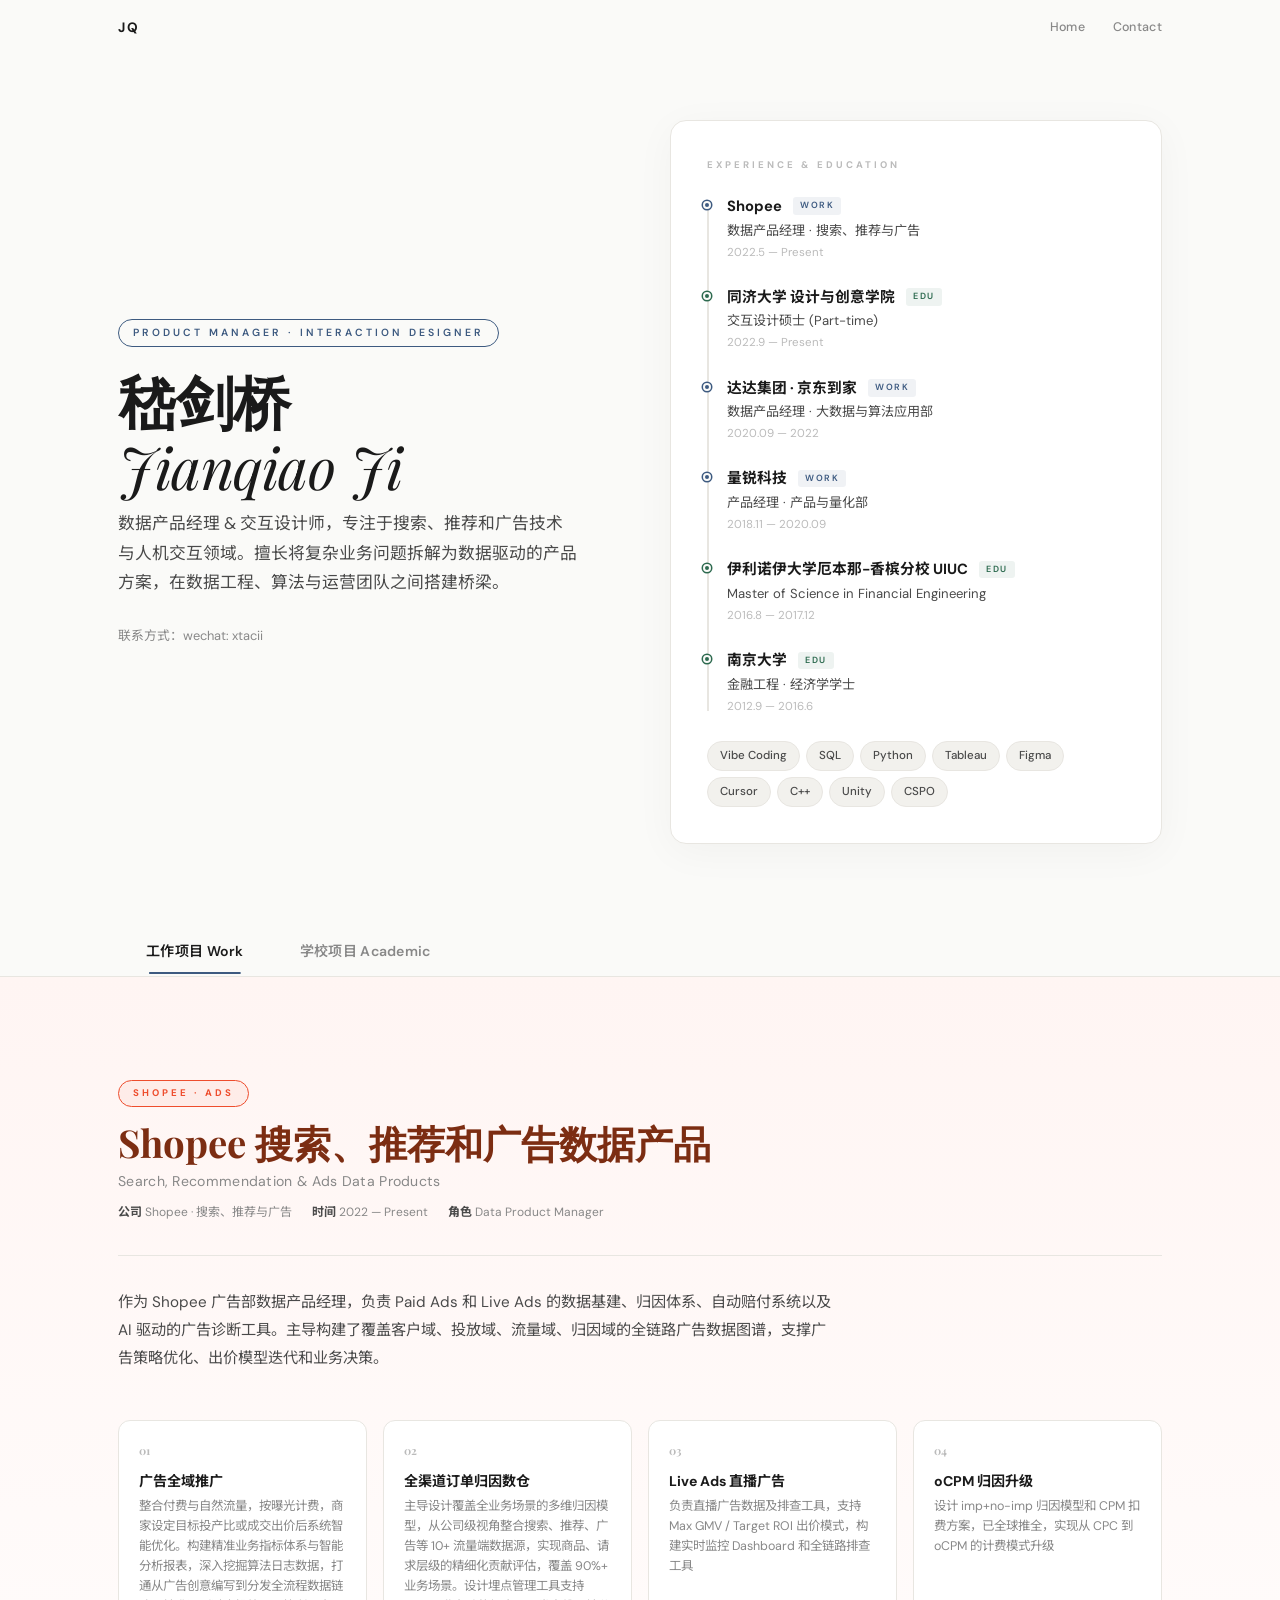
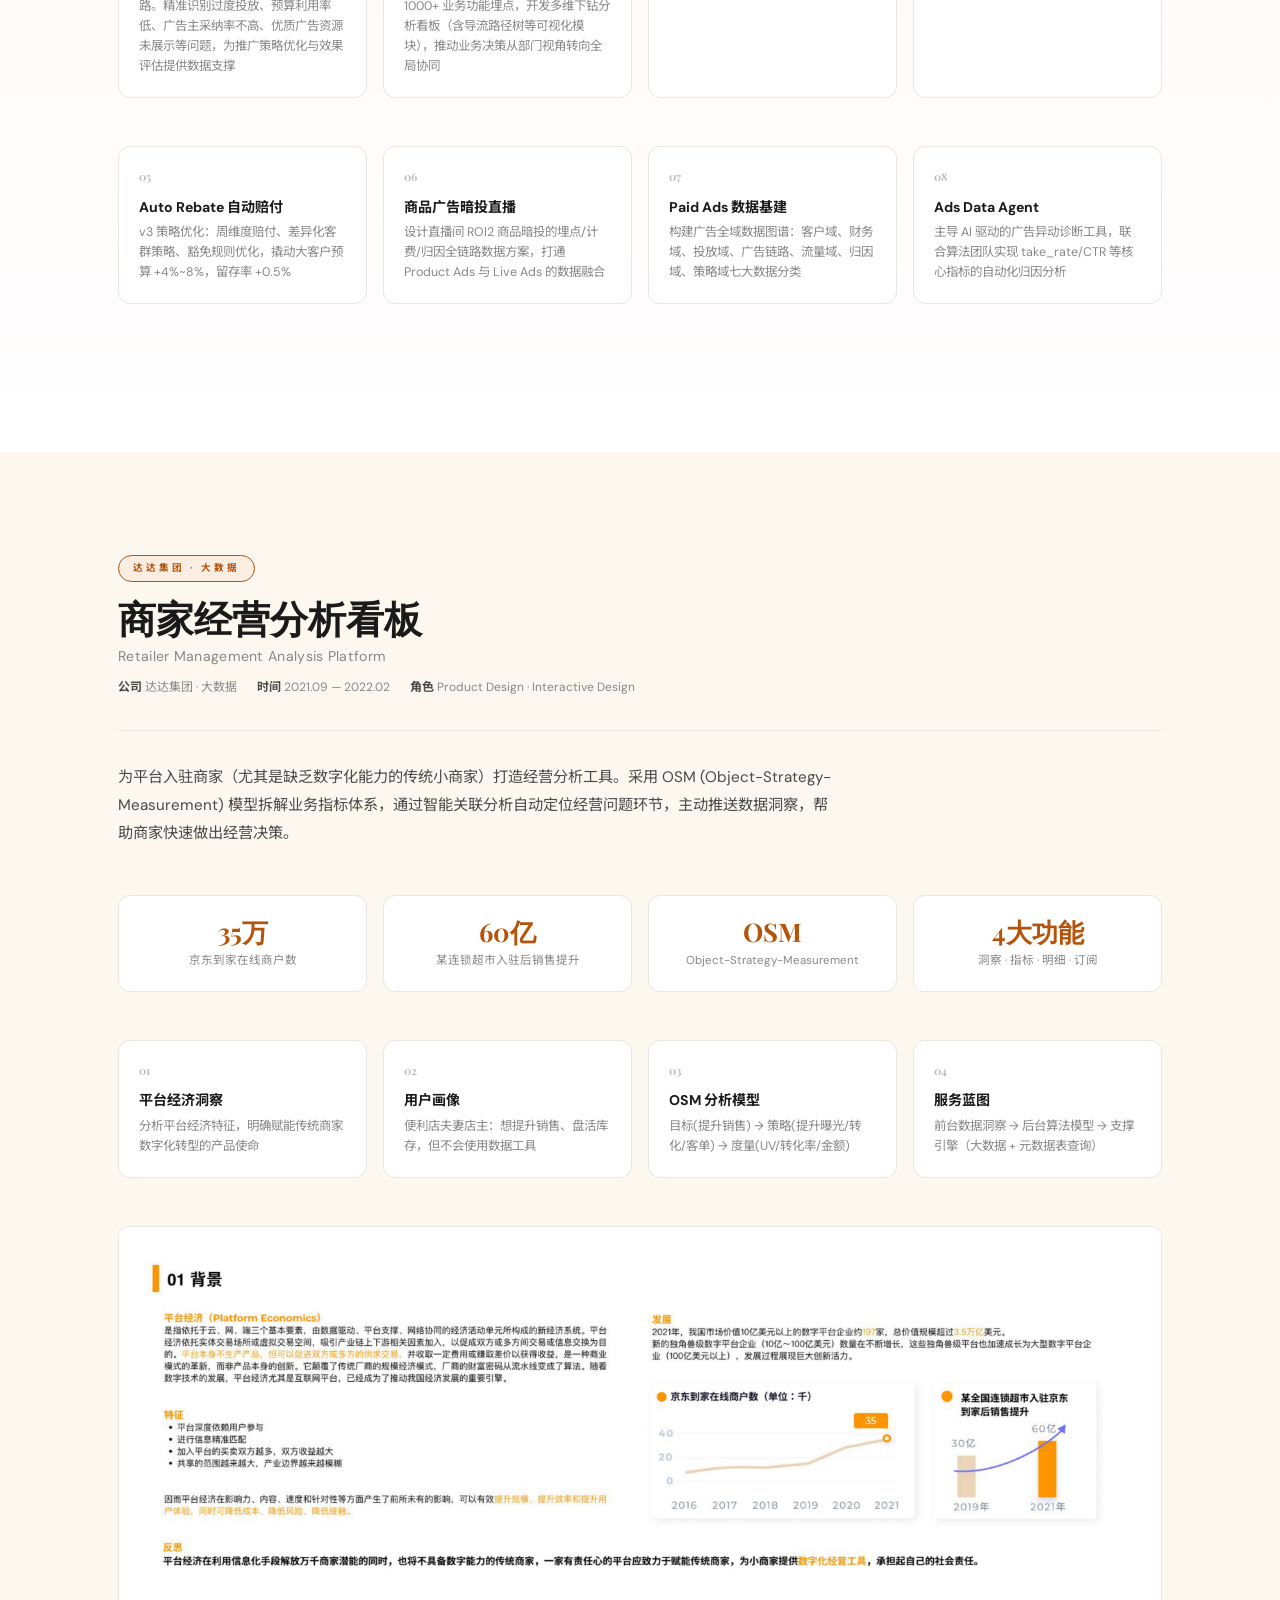
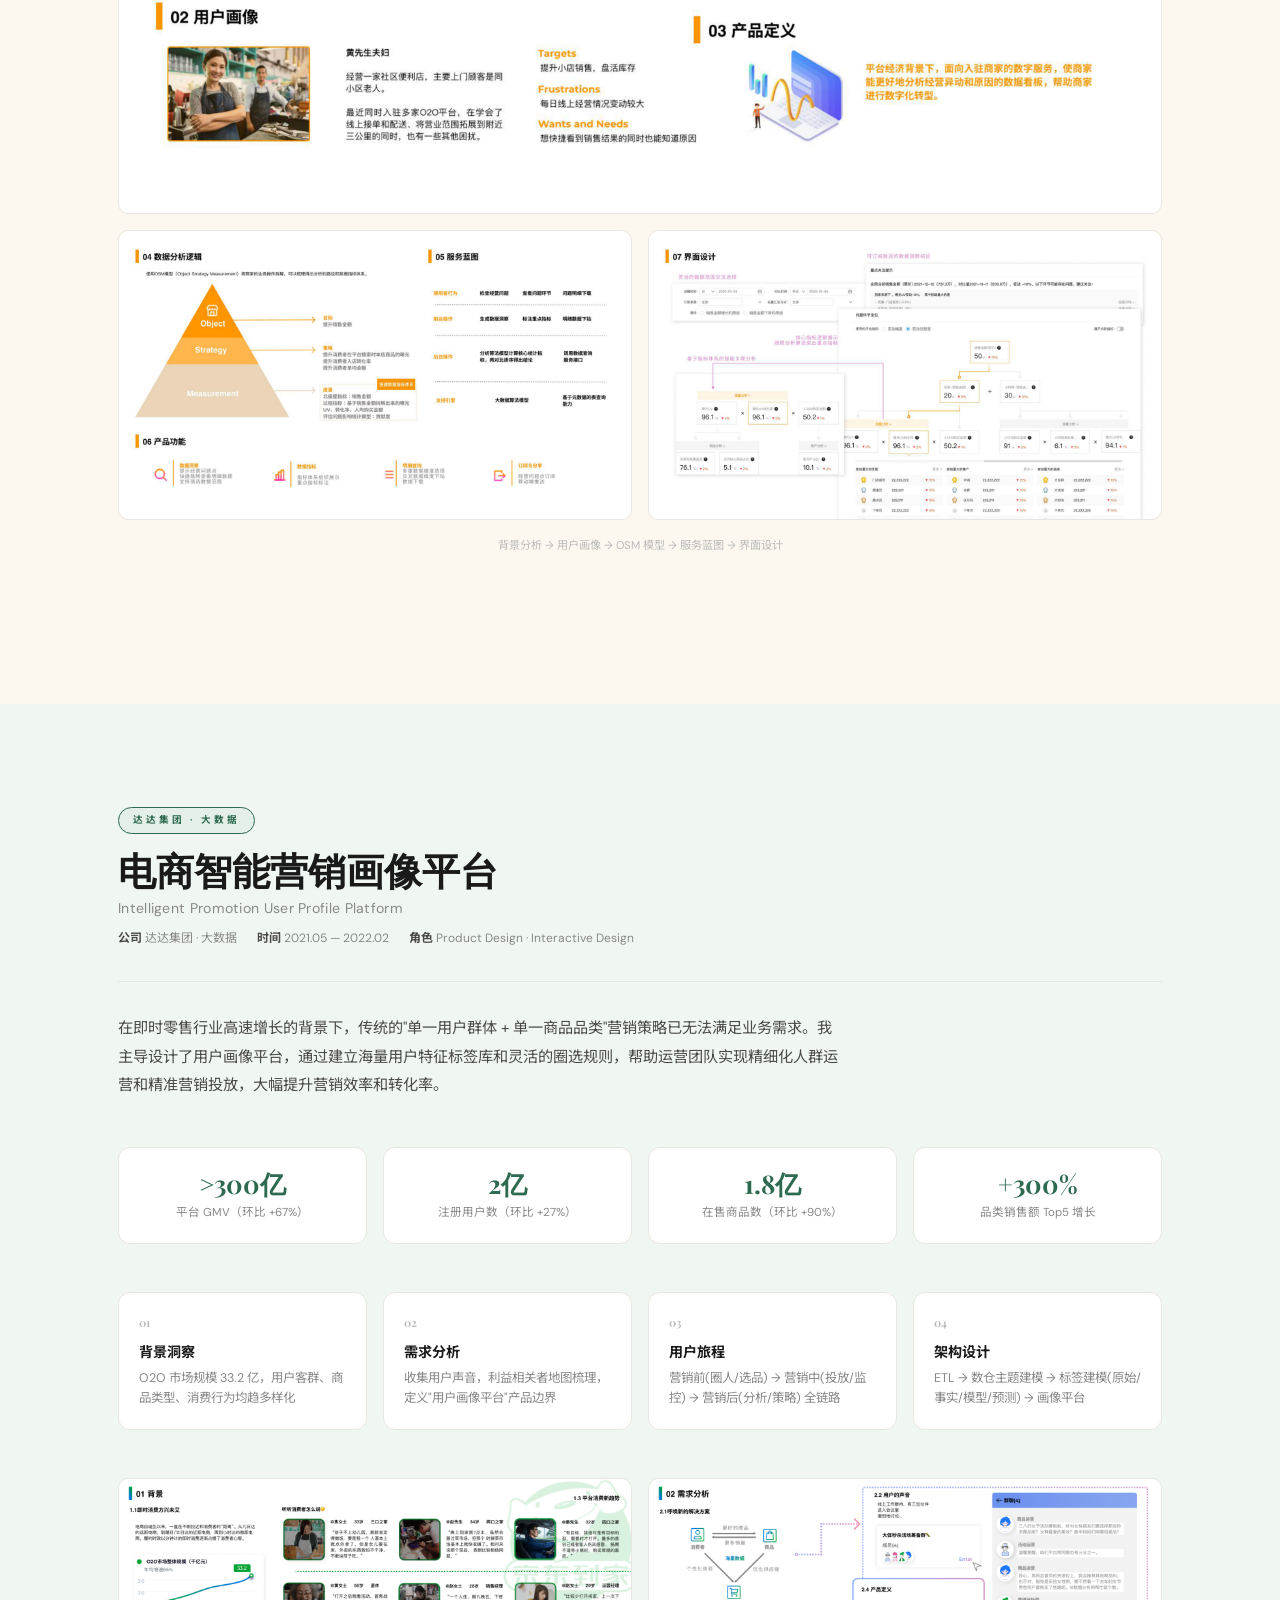
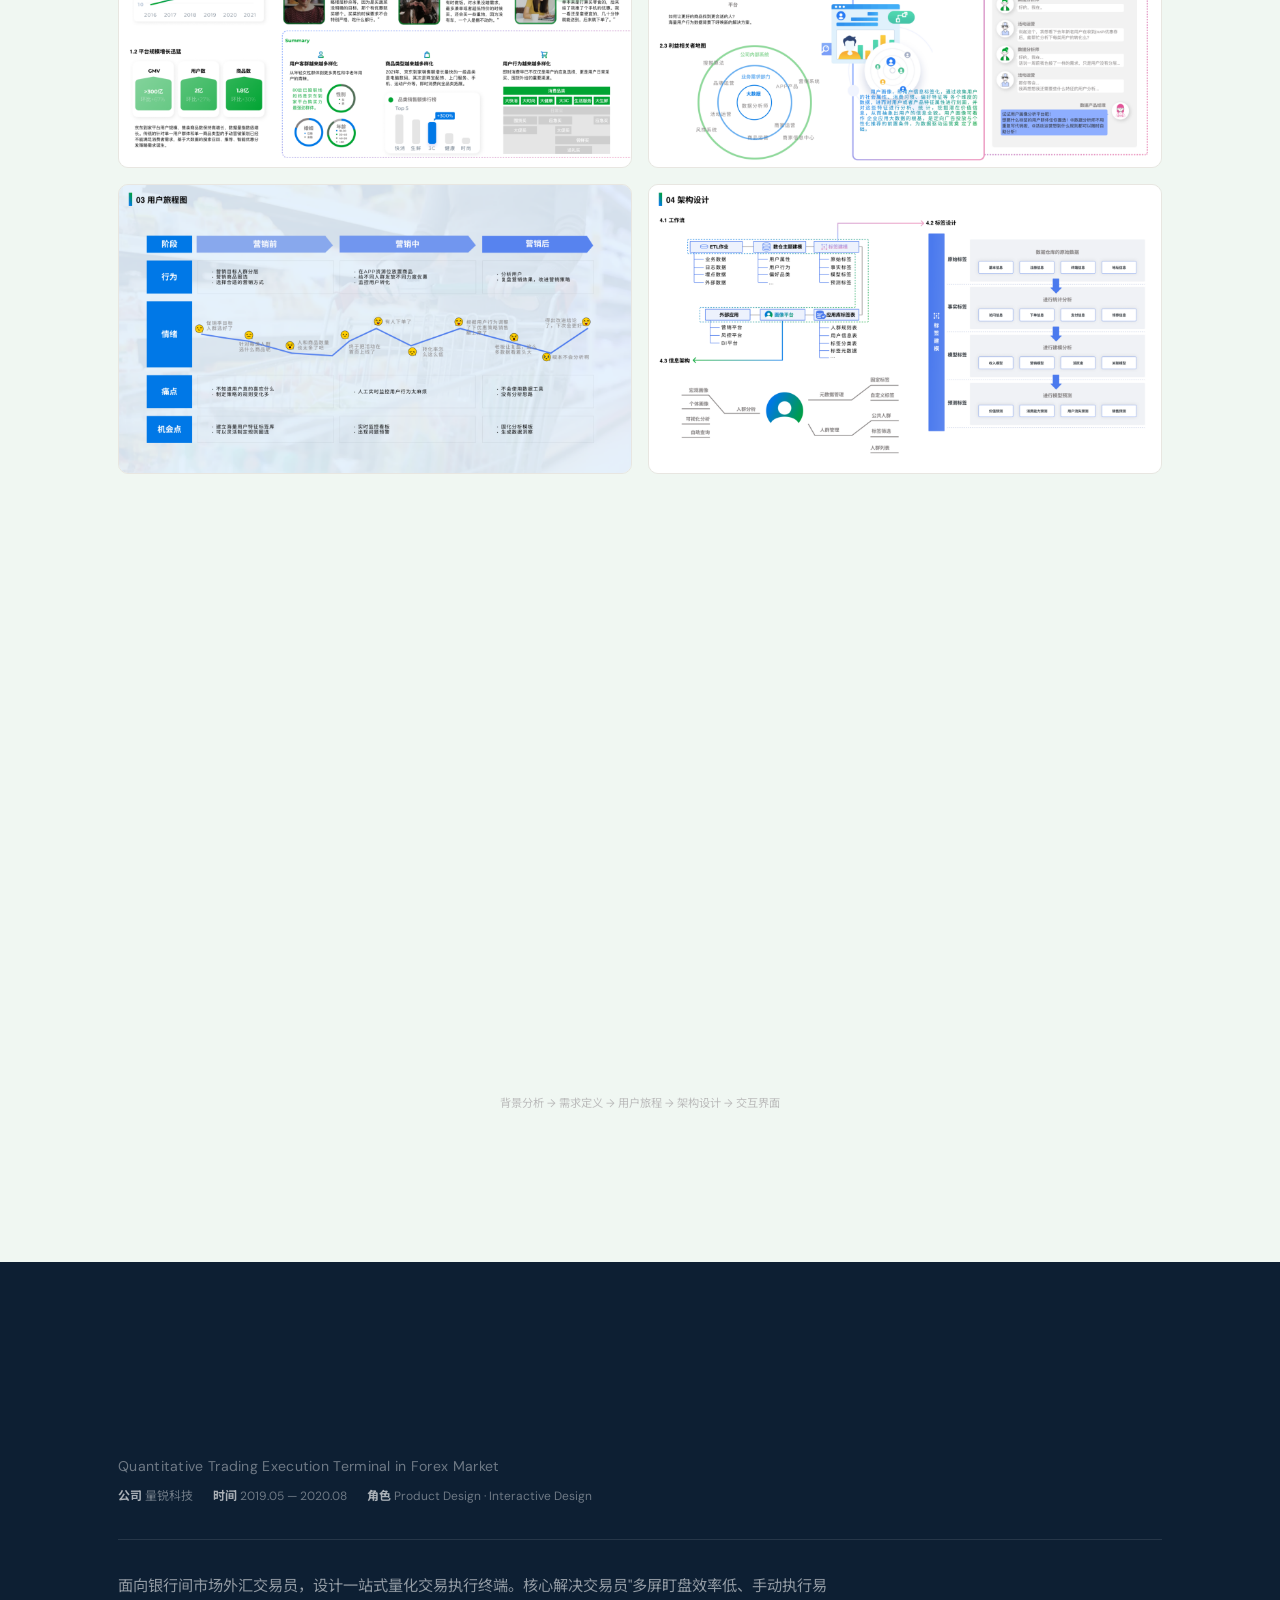
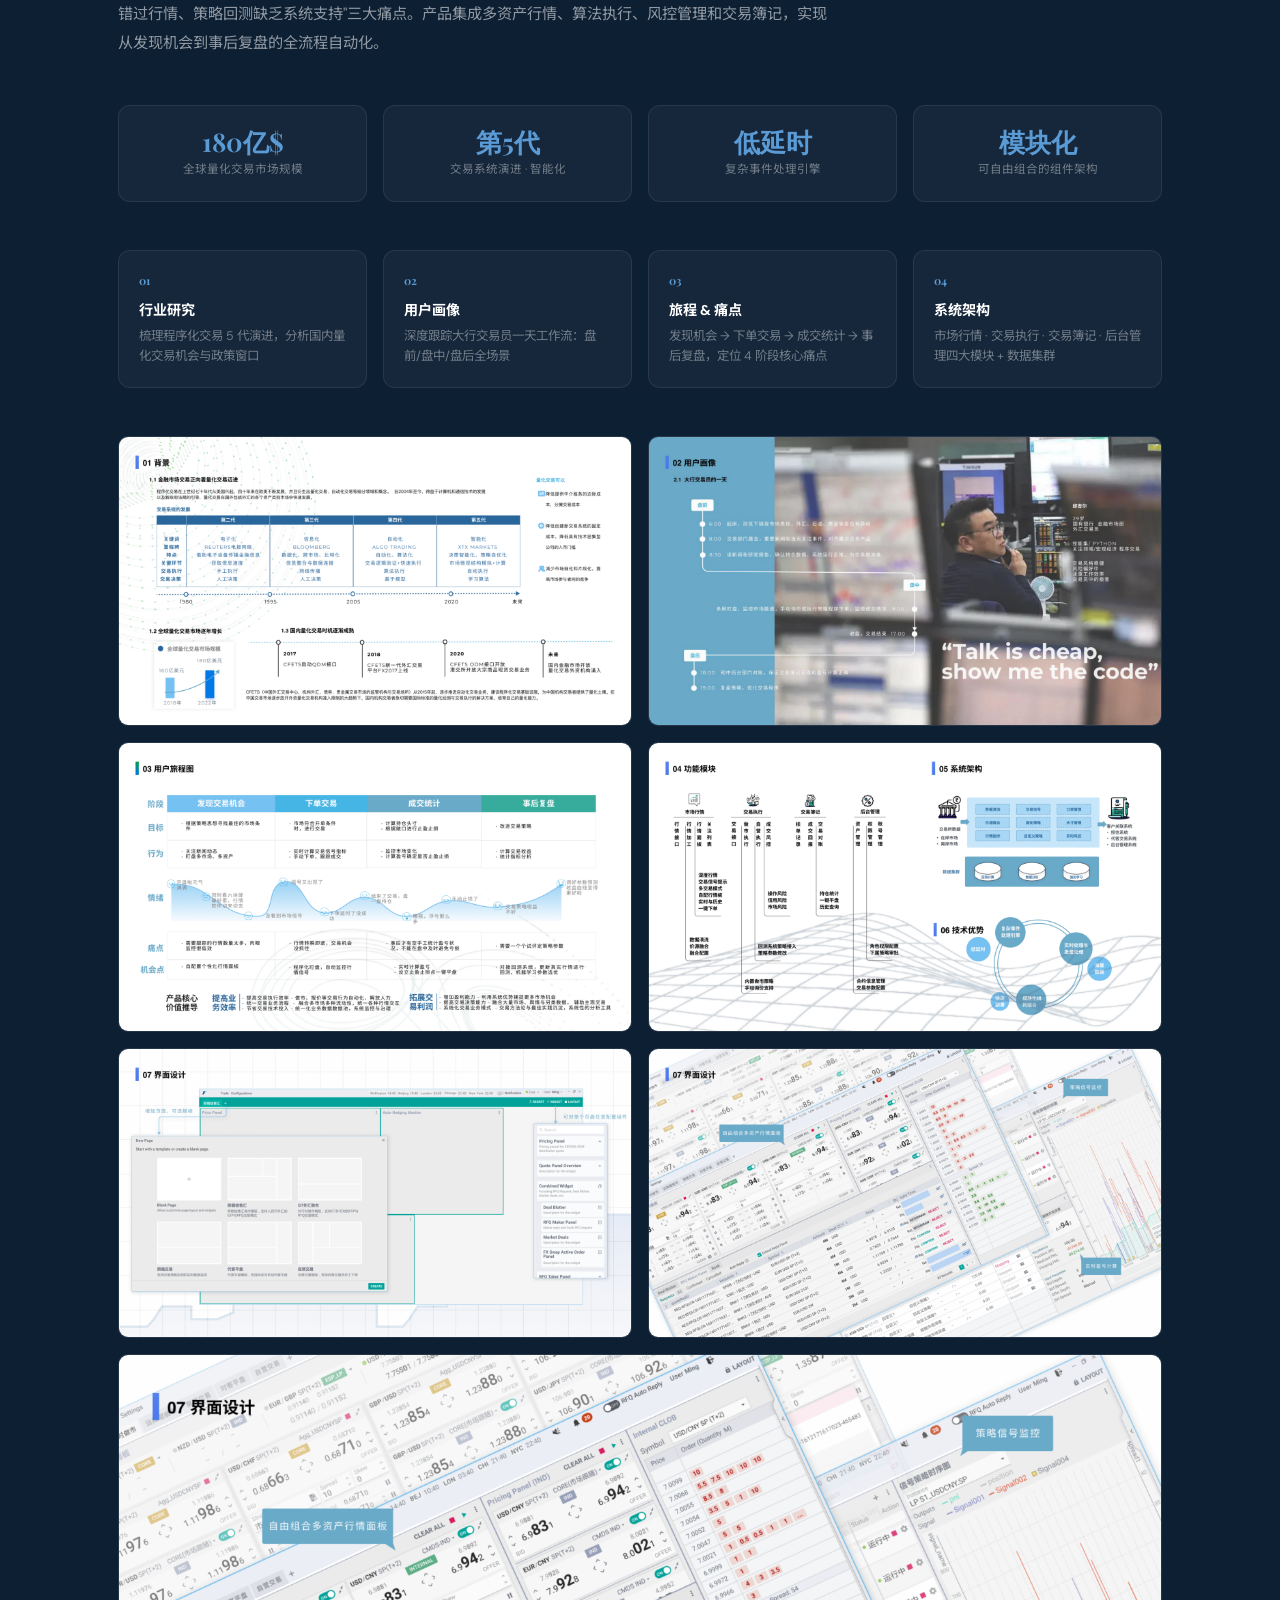
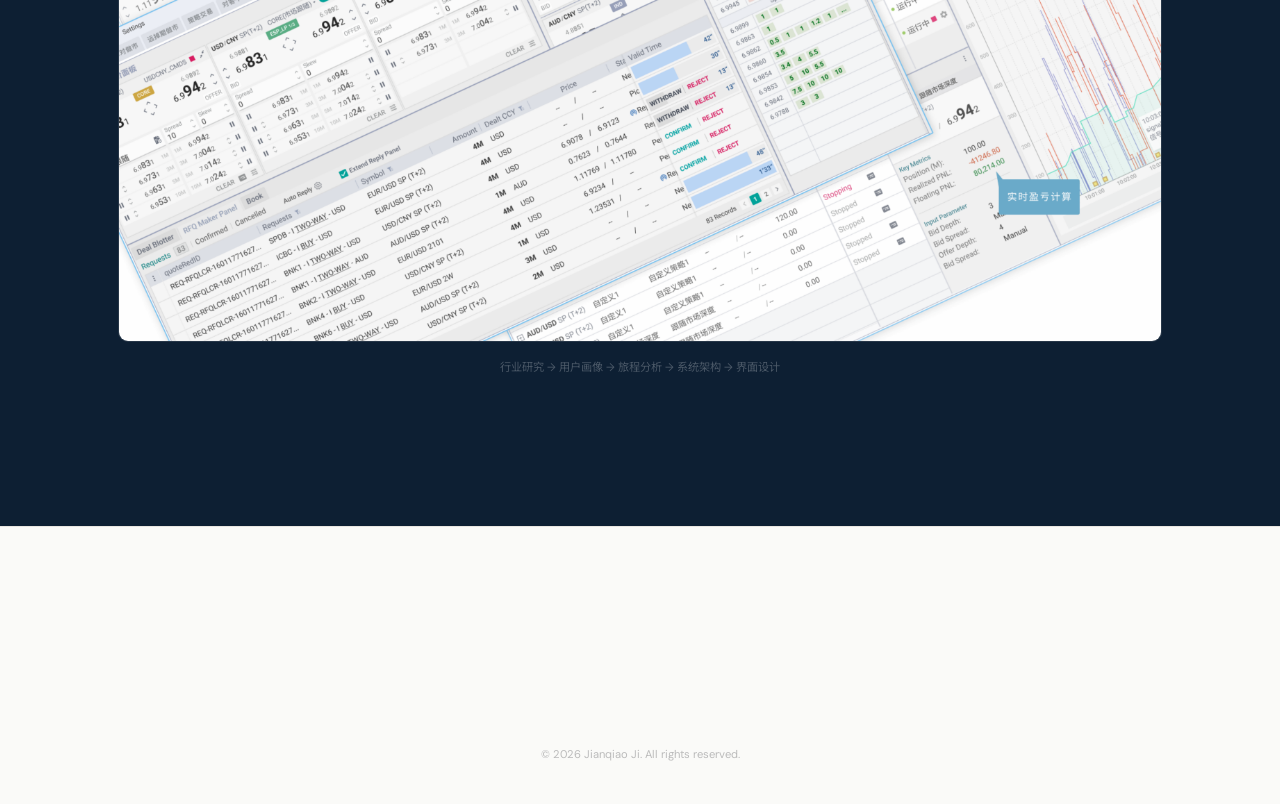
==== casestudy.html @ d613a0f0 "Initial commit: portfolio site" ====
<!DOCTYPE html>
<html lang="zh-CN">
<head>
<meta charset="UTF-8">
<meta name="viewport" content="width=device-width, initial-scale=1.0">
<title>嵇剑桥 Jianqiao Ji &mdash; Portfolio</title>
<link rel="preconnect" href="https://fonts.googleapis.com">
<link href="https://fonts.googleapis.com/css2?family=DM+Sans:ital,opsz,wght@0,9..40,300;0,9..40,400;0,9..40,500;0,9..40,600;0,9..40,700;1,9..40,400&family=Noto+Sans+SC:wght@300;400;500;700;900&family=Playfair+Display:ital,wght@0,400;0,700;1,400&display=swap" rel="stylesheet">
<style>
:root {
  --bg: #fafaf8;
  --bg-alt: #f2f1ed;
  --ink: #1a1a1a;
  --ink-2: #4a4a4a;
  --ink-3: #888;
  --ink-4: #bbb;
  --border: #e8e6e1;
  --accent: #3d5a80;
  --green: #2d6a4f;
  --green-bg: #f0f7f2;
  --blue: #1b3a5c;
  --blue-bg: #0d1f33;
  --orange: #b45309;
  --orange-bg: #fdf8ef;
  --serif: 'Playfair Display', Georgia, serif;
  --sans: 'DM Sans', 'Noto Sans SC', -apple-system, sans-serif;
  --ease: cubic-bezier(0.16, 1, 0.3, 1);
  --max-w: 1100px;
  --header-h: 56px;
}

*, *::before, *::after { margin: 0; padding: 0; box-sizing: border-box; }
html { scroll-behavior: smooth; scroll-padding-top: calc(var(--header-h) + 20px); }
body {
  font-family: var(--sans); color: var(--ink); background: var(--bg);
  line-height: 1.75; -webkit-font-smoothing: antialiased; overflow-x: hidden;
}
img { max-width: 100%; display: block; }
a { text-decoration: none; color: inherit; }
.wrap { max-width: var(--max-w); margin: 0 auto; padding: 0 28px; }

/* SCROLL REVEAL */
.sr {
  opacity: 0; transform: translateY(32px);
  transition: opacity 0.7s var(--ease), transform 0.7s var(--ease);
}
.sr.vis { opacity: 1; transform: none; }
.sr-d1 { transition-delay: .08s; }
.sr-d2 { transition-delay: .16s; }
.sr-d3 { transition-delay: .24s; }
.sr-d4 { transition-delay: .32s; }

/* HEADER */
.header {
  position: fixed; top: 0; left: 0; width: 100%; height: var(--header-h);
  z-index: 900; transition: background .35s, box-shadow .35s, backdrop-filter .35s;
}
.header.pinned {
  background: rgba(250,250,248,.88); backdrop-filter: blur(16px) saturate(160%);
  box-shadow: 0 1px 0 var(--border);
}
.header .wrap {
  display: flex; align-items: center; justify-content: space-between; height: 100%;
}
.header .logo {
  font-weight: 700; font-size: .85rem; letter-spacing: 1.5px; text-transform: uppercase;
}
.header nav { display: flex; gap: 28px; align-items: center; }
.header nav a {
  font-size: .78rem; font-weight: 500; color: var(--ink-3);
  transition: color .25s; letter-spacing: .3px;
}
.header nav a:hover, .header nav a.on { color: var(--ink); }

.mob-btn {
  display: none; width: 28px; height: 20px; flex-direction: column;
  justify-content: space-between; cursor: pointer; z-index: 950;
}
.mob-btn span { height: 2px; background: var(--ink); border-radius: 1px; transition: .3s; }

/* HERO */
.hero {
  min-height: 100vh; display: flex; align-items: center;
  padding: 120px 0 80px;
}
.hero-grid {
  display: grid; grid-template-columns: 1fr 1fr; gap: 60px; align-items: center;
}
.hero-tag {
  display: inline-block; font-size: .65rem; font-weight: 600;
  letter-spacing: 3px; text-transform: uppercase; color: var(--accent);
  border: 1px solid var(--accent); padding: 4px 14px; border-radius: 100px;
  margin-bottom: 20px;
}
.hero h1 {
  font-family: var(--serif); font-size: clamp(2.4rem, 5vw, 3.6rem);
  font-weight: 700; line-height: 1.15; margin-bottom: 10px; letter-spacing: -.5px;
}
.hero h1 em { font-style: italic; font-weight: 400; }
.hero-sub {
  font-size: 1.05rem; color: var(--ink-2); margin-bottom: 28px; max-width: 460px;
}
.hero-meta {
  display: flex; flex-wrap: wrap; gap: 20px 32px; font-size: .8rem; color: var(--ink-3);
}
.hero-meta a { display: flex; align-items: center; gap: 6px; transition: color .25s; }
.hero-meta a:hover { color: var(--ink); }
.hero-card {
  background: white; border-radius: 16px; padding: 36px; border: 1px solid var(--border);
  box-shadow: 0 8px 40px rgba(0,0,0,.04);
}
.hero-card-label {
  font-size: .6rem; font-weight: 700; letter-spacing: 3px; text-transform: uppercase;
  color: var(--ink-4); margin-bottom: 20px;
}
.tl { position: relative; padding-left: 20px; }
.tl::before {
  content: ''; position: absolute; left: 0; top: 6px; bottom: 6px;
  width: 1.5px; background: var(--border);
}
.tl-item { margin-bottom: 22px; position: relative; }
.tl-item:last-child { margin-bottom: 0; }
.tl-item::before {
  content: ''; position: absolute; left: -24px; top: 7px;
  width: 8px; height: 8px; border-radius: 50%;
  background: var(--accent); border: 2px solid var(--bg);
  box-shadow: 0 0 0 1.5px var(--accent);
}
.tl-co { font-weight: 700; font-size: .92rem; }
.tl-role { font-size: .82rem; color: var(--ink-2); }
.tl-date { font-size: .72rem; color: var(--ink-4); }
.tl-type {
  display: inline-block; font-size: .56rem; font-weight: 600; letter-spacing: 1.5px;
  text-transform: uppercase; padding: 1px 7px; border-radius: 3px;
  vertical-align: middle; margin-left: 8px; position: relative; top: -1px;
}
.tl-type-work { background: rgba(61,90,128,.08); color: var(--accent); }
.tl-type-edu { background: rgba(45,106,79,.08); color: var(--green); }
.tl-item.tl-edu::before { background: var(--green); box-shadow: 0 0 0 1.5px var(--green); }
.skill-row { display: flex; flex-wrap: wrap; gap: 6px; margin-top: 24px; }
.skill {
  padding: 4px 12px; font-size: .72rem; font-weight: 500; border-radius: 100px;
  background: var(--bg-alt); color: var(--ink-2); border: 1px solid var(--border);
}

/* ====== TAB SYSTEM ====== */
.tab-bar {
  position: sticky; top: var(--header-h); z-index: 800;
  background: rgba(250,250,248,.92); backdrop-filter: blur(16px) saturate(160%);
  border-bottom: 1px solid var(--border);
  transition: box-shadow .3s;
}
.tab-bar.has-shadow { box-shadow: 0 4px 20px rgba(0,0,0,.04); }
.tab-bar .wrap {
  display: flex; align-items: center; gap: 0; height: 52px;
}
.tab-btn {
  position: relative; background: none; border: none; cursor: pointer;
  font-family: var(--sans); font-size: .88rem; font-weight: 600;
  color: var(--ink-3); padding: 14px 28px; transition: color .3s;
  letter-spacing: .3px;
}
.tab-btn:hover { color: var(--ink-2); }
.tab-btn.active { color: var(--ink); }
.tab-btn::after {
  content: ''; position: absolute; bottom: 0; left: 50%; transform: translateX(-50%);
  width: 0; height: 2.5px; background: var(--accent); border-radius: 2px;
  transition: width .35s var(--ease);
}
.tab-btn.active::after { width: 60%; }
.tab-content { display: none; }
.tab-content.active { display: block; }

/* SECTION COMMON */
.sec { padding: 100px 0; }
.sec-label {
  display: inline-block; font-size: .6rem; font-weight: 700;
  letter-spacing: 3px; text-transform: uppercase; padding: 4px 14px;
  border-radius: 100px; margin-bottom: 12px;
}
.sec-title {
  font-family: var(--serif); font-size: clamp(1.6rem, 3.5vw, 2.4rem);
  font-weight: 700; line-height: 1.2; margin-bottom: 4px;
}
.sec-title-en {
  font-size: .88rem; color: var(--ink-3); margin-bottom: 8px;
  font-weight: 400; letter-spacing: .3px;
}
.sec-meta {
  display: flex; gap: 20px; flex-wrap: wrap; font-size: .75rem; color: var(--ink-3);
  margin-bottom: 32px; padding-bottom: 32px; border-bottom: 1px solid var(--border);
}
.sec-meta span strong { color: var(--ink-2); }
.case-intro {
  font-size: .95rem; color: var(--ink-2); line-height: 1.85;
  max-width: 720px; margin-bottom: 48px;
}
.metrics {
  display: grid; grid-template-columns: repeat(auto-fit, minmax(160px, 1fr));
  gap: 16px; margin-bottom: 48px;
}
.metric {
  padding: 20px 24px; border-radius: 12px; background: white;
  border: 1px solid var(--border); text-align: center;
  transition: transform .3s var(--ease), box-shadow .3s var(--ease);
}
.metric:hover { transform: translateY(-3px); box-shadow: 0 8px 24px rgba(0,0,0,.06); }
.metric-val { font-family: var(--serif); font-size: 1.6rem; font-weight: 700; line-height: 1.2; }
.metric-lbl { font-size: .72rem; color: var(--ink-3); margin-top: 4px; }
.steps {
  display: grid; grid-template-columns: repeat(auto-fit, minmax(200px, 1fr));
  gap: 16px; margin-bottom: 48px;
}
.step {
  padding: 20px; border-radius: 12px; border: 1px solid var(--border); background: white;
}
.step-num {
  font-family: var(--serif); font-size: .7rem; font-weight: 700;
  color: var(--ink-4); margin-bottom: 8px;
}
.step-title { font-size: .88rem; font-weight: 700; margin-bottom: 4px; }
.step-desc { font-size: .78rem; color: var(--ink-3); line-height: 1.6; }
.gallery { display: grid; gap: 16px; margin-bottom: 16px; }
.gallery.g2 { grid-template-columns: 1fr 1fr; }
.gallery.g3 { grid-template-columns: 1fr 1fr 1fr; }
.gallery.g1 { grid-template-columns: 1fr; }
.gallery-img {
  border-radius: 10px; overflow: hidden; cursor: pointer;
  border: 1px solid var(--border); background: white;
  transition: transform .35s var(--ease), box-shadow .35s var(--ease);
}
.gallery-img:hover {
  transform: translateY(-3px); box-shadow: 0 12px 32px rgba(0,0,0,.08);
}
.gallery-img img { width: 100%; display: block; }
.gallery-cap {
  font-size: .7rem; color: var(--ink-4); text-align: center; margin-bottom: 48px;
}

/* ====== PROJECT THEMES ====== */
.sec-shopee { background: linear-gradient(180deg, #fff5f3 0%, white 100%); }
.sec-shopee .sec-label { color: #ee4d2d; border: 1px solid #ee4d2d; background: rgba(238,77,45,.06); }
.sec-shopee .metric-val { color: #ee4d2d; }
.sec-shopee .sec-title { color: #7c2d12; }

.sec-green { background: var(--green-bg); }
.sec-green .sec-label { color: var(--green); border: 1px solid var(--green); background: rgba(45,106,79,.06); }
.sec-green .metric-val { color: var(--green); }

.sec-dark { background: var(--blue-bg); color: #e0e0e0; }
.sec-dark .sec-label { color: #5b9bd5; border: 1px solid rgba(91,155,213,.4); background: rgba(91,155,213,.08); }
.sec-dark .sec-title { color: white; }
.sec-dark .sec-title-en { color: rgba(255,255,255,.4); }
.sec-dark .sec-meta { color: rgba(255,255,255,.4); border-color: rgba(255,255,255,.1); }
.sec-dark .sec-meta span strong { color: rgba(255,255,255,.65); }
.sec-dark .case-intro { color: rgba(255,255,255,.55); }
.sec-dark .metric { background: rgba(255,255,255,.04); border-color: rgba(255,255,255,.08); }
.sec-dark .metric-val { color: #5b9bd5; }
.sec-dark .metric-lbl { color: rgba(255,255,255,.4); }
.sec-dark .step { background: rgba(255,255,255,.04); border-color: rgba(255,255,255,.08); }
.sec-dark .step-num { color: #5b9bd5; }
.sec-dark .step-title { color: white; }
.sec-dark .step-desc { color: rgba(255,255,255,.4); }
.sec-dark .gallery-img { border-color: rgba(255,255,255,.08); background: rgba(255,255,255,.03); }
.sec-dark .gallery-cap { color: rgba(255,255,255,.25); }

.sec-warm { background: var(--orange-bg); }
.sec-warm .sec-label { color: var(--orange); border: 1px solid var(--orange); background: rgba(180,83,9,.06); }
.sec-warm .metric-val { color: var(--orange); }

/* School project themes */
.sec-hri { background: linear-gradient(180deg, #0a0f0a 0%, #111a11 100%); color: #e0e0e0; }
.sec-hri .sec-label { color: #b5e550; border: 1px solid rgba(181,229,80,.4); background: rgba(181,229,80,.08); }
.sec-hri .sec-title { color: #b5e550; }
.sec-hri .sec-title-en { color: rgba(181,229,80,.4); }
.sec-hri .sec-meta { color: rgba(255,255,255,.35); border-color: rgba(181,229,80,.15); }
.sec-hri .sec-meta span strong { color: rgba(255,255,255,.6); }
.sec-hri .case-intro { color: rgba(255,255,255,.5); }
.sec-hri .metric { background: rgba(181,229,80,.04); border-color: rgba(181,229,80,.12); }
.sec-hri .metric-val { color: #b5e550; }
.sec-hri .metric-lbl { color: rgba(255,255,255,.35); }
.sec-hri .step { background: rgba(181,229,80,.04); border-color: rgba(181,229,80,.12); }
.sec-hri .step-num { color: #b5e550; }
.sec-hri .step-title { color: white; }
.sec-hri .step-desc { color: rgba(255,255,255,.4); }
.sec-hri .gallery-img { border-color: rgba(181,229,80,.12); background: rgba(0,0,0,.2); }
.sec-hri .gallery-cap { color: rgba(181,229,80,.3); }

.sec-car { background: linear-gradient(180deg, #1a1028 0%, #0f0a1a 100%); color: #e0e0e0; }
.sec-car .sec-label { color: #c084fc; border: 1px solid rgba(192,132,252,.4); background: rgba(192,132,252,.08); }
.sec-car .sec-title { color: white; }
.sec-car .sec-title-en { color: rgba(192,132,252,.5); }
.sec-car .sec-meta { color: rgba(255,255,255,.35); border-color: rgba(192,132,252,.15); }
.sec-car .sec-meta span strong { color: rgba(255,255,255,.6); }
.sec-car .case-intro { color: rgba(255,255,255,.5); }
.sec-car .metric { background: rgba(192,132,252,.04); border-color: rgba(192,132,252,.12); }
.sec-car .metric-val { color: #c084fc; }
.sec-car .metric-lbl { color: rgba(255,255,255,.35); }
.sec-car .step { background: rgba(192,132,252,.04); border-color: rgba(192,132,252,.12); }
.sec-car .step-num { color: #c084fc; }
.sec-car .step-title { color: white; }
.sec-car .step-desc { color: rgba(255,255,255,.4); }
.sec-car .gallery-img { border-color: rgba(192,132,252,.12); background: rgba(0,0,0,.2); }
.sec-car .gallery-cap { color: rgba(192,132,252,.3); }

.sec-vr { background: linear-gradient(180deg, #f0f4ff 0%, #e8f0fe 50%, white 100%); }
.sec-vr .sec-label { color: #3b82f6; border: 1px solid #3b82f6; background: rgba(59,130,246,.06); }
.sec-vr .metric-val { color: #3b82f6; }
.sec-vr .sec-title { color: #1e3a5f; }

.sec-data { background: linear-gradient(180deg, #f8f0f8 0%, #f3eaf3 50%, white 100%); }
.sec-data .sec-label { color: #9333ea; border: 1px solid #9333ea; background: rgba(147,51,234,.06); }
.sec-data .metric-val { color: #9333ea; }
.sec-data .sec-title { color: #581c87; }

.sec-emo { background: linear-gradient(180deg, #0a0a14 0%, #12101e 100%); color: #e0e0e0; }
.sec-emo .sec-label { color: #f472b6; border: 1px solid rgba(244,114,182,.4); background: rgba(244,114,182,.08); }
.sec-emo .sec-title { color: white; }
.sec-emo .sec-title-en { color: rgba(244,114,182,.5); }
.sec-emo .sec-meta { color: rgba(255,255,255,.35); border-color: rgba(244,114,182,.15); }
.sec-emo .sec-meta span strong { color: rgba(255,255,255,.6); }
.sec-emo .case-intro { color: rgba(255,255,255,.5); }
.sec-emo .metric { background: rgba(244,114,182,.04); border-color: rgba(244,114,182,.12); }
.sec-emo .metric-val { color: #f472b6; }
.sec-emo .metric-lbl { color: rgba(255,255,255,.35); }
.sec-emo .step { background: rgba(244,114,182,.04); border-color: rgba(244,114,182,.12); }
.sec-emo .step-num { color: #f472b6; }
.sec-emo .step-title { color: white; }
.sec-emo .step-desc { color: rgba(255,255,255,.4); }
.sec-emo .gallery-img { border-color: rgba(244,114,182,.12); background: rgba(0,0,0,.2); }
.sec-emo .gallery-cap { color: rgba(244,114,182,.3); }

/* FOOTER */
.footer {
  padding: 60px 0 40px; border-top: 1px solid var(--border); text-align: center;
}
.footer-title {
  font-family: var(--serif); font-size: 1.4rem; font-weight: 700; margin-bottom: 8px;
}
.footer-sub { font-size: .85rem; color: var(--ink-3); margin-bottom: 24px; }
.footer-links {
  display: flex; justify-content: center; gap: 32px; flex-wrap: wrap;
  font-size: .82rem; color: var(--ink-2); margin-bottom: 40px;
}
.footer-links a { transition: color .25s; }
.footer-links a:hover { color: var(--accent); }
.footer-copy { font-size: .7rem; color: var(--ink-4); }

/* LIGHTBOX */
.lb {
  position: fixed; inset: 0; z-index: 9999; background: rgba(0,0,0,.9);
  display: flex; align-items: center; justify-content: center;
  opacity: 0; pointer-events: none; transition: opacity .4s; cursor: zoom-out;
}
.lb.on { opacity: 1; pointer-events: all; }
.lb img {
  max-width: 92vw; max-height: 90vh; object-fit: contain; border-radius: 6px;
  transform: scale(.93); transition: transform .45s var(--ease);
}
.lb.on img { transform: scale(1); }
.lb-x {
  position: absolute; top: 20px; right: 24px; width: 40px; height: 40px;
  border: none; background: rgba(255,255,255,.08); border-radius: 50%;
  color: white; font-size: 1.4rem; cursor: pointer; display: flex;
  align-items: center; justify-content: center; transition: background .25s;
}
.lb-x:hover { background: rgba(255,255,255,.18); }

/* RESPONSIVE */
@media (max-width: 800px) {
  .hero-grid { grid-template-columns: 1fr; gap: 36px; }
  .gallery.g2, .gallery.g3 { grid-template-columns: 1fr; }
  .header nav {
    position: fixed; top: 0; right: -100%; width: 260px; height: 100vh;
    background: white; flex-direction: column; padding: 80px 28px 28px;
    gap: 20px; box-shadow: -4px 0 20px rgba(0,0,0,.06);
    transition: right .35s var(--ease);
  }
  .header nav.open { right: 0; }
  .header nav a { font-size: .95rem; color: var(--ink-2); }
  .mob-btn { display: flex; }
  .mob-btn.on span:nth-child(1) { transform: rotate(45deg) translate(5px,5px); }
  .mob-btn.on span:nth-child(2) { opacity: 0; }
  .mob-btn.on span:nth-child(3) { transform: rotate(-45deg) translate(5px,-5px); }
  .sec { padding: 72px 0; }
  .steps { grid-template-columns: 1fr 1fr; }
  .tab-btn { padding: 14px 16px; font-size: .82rem; }
}
@media (max-width: 500px) {
  .hero-meta { flex-direction: column; gap: 8px; }
  .metrics { grid-template-columns: 1fr 1fr; }
  .steps { grid-template-columns: 1fr; }
}
</style>
</head>
<body>

<!-- HEADER -->
<header class="header" id="hd">
  <div class="wrap">
    <a href="#hero" class="logo">JQ</a>
    <nav id="nav">
      <a href="#hero">Home</a>
      <a href="#contact">Contact</a>
    </nav>
    <div class="mob-btn" id="mob"><span></span><span></span><span></span></div>
  </div>
</header>

<!-- HERO -->
<section class="hero" id="hero">
  <div class="wrap">
    <div class="hero-grid">
      <div>
        <div class="hero-tag sr">Product Manager &middot; Interaction Designer</div>
        <h1 class="sr sr-d1">嵇剑桥<br><em>Jianqiao Ji</em></h1>
        <p class="hero-sub sr sr-d2">数据产品经理 &amp; 交互设计师，专注于搜索、推荐和广告技术与人机交互领域。擅长将复杂业务问题拆解为数据驱动的产品方案，在数据工程、算法与运营团队之间搭建桥梁。</p>
        <div class="hero-meta sr sr-d3">
          <span>联系方式：wechat: xtacii</span>
        </div>
      </div>
      <div class="hero-card sr sr-d2">
        <div class="hero-card-label">Experience &amp; Education</div>
        <div class="tl">
          <div class="tl-item">
            <div class="tl-co">Shopee <span class="tl-type tl-type-work">Work</span></div>
            <div class="tl-role">数据产品经理 · 搜索、推荐与广告</div>
            <div class="tl-date">2022.5 — Present</div>
          </div>
          <div class="tl-item tl-edu">
            <div class="tl-co">同济大学 设计与创意学院 <span class="tl-type tl-type-edu">Edu</span></div>
            <div class="tl-role">交互设计硕士 (Part-time)</div>
            <div class="tl-date">2022.9 — Present</div>
          </div>
          <div class="tl-item">
            <div class="tl-co">达达集团 · 京东到家 <span class="tl-type tl-type-work">Work</span></div>
            <div class="tl-role">数据产品经理 · 大数据与算法应用部</div>
            <div class="tl-date">2020.09 — 2022</div>
          </div>
          <div class="tl-item">
            <div class="tl-co">量锐科技 <span class="tl-type tl-type-work">Work</span></div>
            <div class="tl-role">产品经理 · 产品与量化部</div>
            <div class="tl-date">2018.11 — 2020.09</div>
          </div>
          <div class="tl-item tl-edu">
            <div class="tl-co">伊利诺伊大学厄本那-香槟分校 UIUC <span class="tl-type tl-type-edu">Edu</span></div>
            <div class="tl-role">Master of Science in Financial Engineering</div>
            <div class="tl-date">2016.8 — 2017.12</div>
          </div>
          <div class="tl-item tl-edu">
            <div class="tl-co">南京大学 <span class="tl-type tl-type-edu">Edu</span></div>
            <div class="tl-role">金融工程 · 经济学学士</div>
            <div class="tl-date">2012.9 — 2016.6</div>
          </div>
        </div>
        <div class="skill-row">
          <span class="skill">Vibe Coding</span>
          <span class="skill">SQL</span>
          <span class="skill">Python</span>
          <span class="skill">Tableau</span>
          <span class="skill">Figma</span>
          <span class="skill">Cursor</span>
          <span class="skill">C++</span>
          <span class="skill">Unity</span>
          <span class="skill">CSPO</span>
        </div>
      </div>
    </div>
  </div>
</section>

<!-- TAB BAR -->
<div class="tab-bar" id="tabBar">
  <div class="wrap">
    <button class="tab-btn active" data-tab="work">工作项目 Work</button>
    <button class="tab-btn" data-tab="school">学校项目 Academic</button>
  </div>
</div>

<!-- ============================= -->
<!-- WORK PROJECTS TAB             -->
<!-- ============================= -->
<div class="tab-content active" id="tab-work">

<!-- WORK 1: Shopee 搜索、推荐和广告数据产品 -->
<section class="sec sec-shopee" id="w-shopee">
  <div class="wrap">
    <div class="sec-label sr">Shopee · Ads</div>
    <h2 class="sec-title sr sr-d1">Shopee 搜索、推荐和广告数据产品</h2>
    <p class="sec-title-en sr sr-d1">Search, Recommendation &amp; Ads Data Products</p>
    <div class="sec-meta sr sr-d2">
      <span><strong>公司</strong> Shopee · 搜索、推荐与广告</span>
      <span><strong>时间</strong> 2022 — Present</span>
      <span><strong>角色</strong> Data Product Manager</span>
    </div>
    <p class="case-intro sr">作为 Shopee 广告部数据产品经理，负责 Paid Ads 和 Live Ads 的数据基建、归因体系、自动赔付系统以及 AI 驱动的广告诊断工具。主导构建了覆盖客户域、投放域、流量域、归因域的全链路广告数据图谱，支撑广告策略优化、出价模型迭代和业务决策。</p>

    <div class="steps sr">
      <div class="step"><div class="step-num">01</div><div class="step-title">广告全域推广</div><div class="step-desc">整合付费与自然流量，按曝光计费，商家设定目标投产比或成交出价后系统智能优化。构建精准业务指标体系与智能分析报表，深入挖掘算法日志数据，打通从广告创意编写到分发全流程数据链路。精准识别过度投放、预算利用率低、广告主采纳率不高、优质广告资源未展示等问题，为推广策略优化与效果评估提供数据支撑</div></div>
      <div class="step"><div class="step-num">02</div><div class="step-title">全渠道订单归因数仓</div><div class="step-desc">主导设计覆盖全业务场景的多维归因模型，从公司级视角整合搜索、推荐、广告等 10+ 流量端数据源，实现商品、请求层级的精细化贡献评估，覆盖 90%+ 业务场景。设计埋点管理工具支持 1000+ 业务功能埋点，开发多维下钻分析看板（含导流路径树等可视化模块），推动业务决策从部门视角转向全局协同</div></div>
      <div class="step"><div class="step-num">03</div><div class="step-title">Live Ads 直播广告</div><div class="step-desc">负责直播广告数据及排查工具，支持 Max GMV / Target ROI 出价模式，构建实时监控 Dashboard 和全链路排查工具</div></div>
      <div class="step"><div class="step-num">04</div><div class="step-title">oCPM 归因升级</div><div class="step-desc">设计 imp+no-imp 归因模型和 CPM 扣费方案，已全球推全，实现从 CPC 到 oCPM 的计费模式升级</div></div>
    </div>
    <div class="steps sr">
      <div class="step"><div class="step-num">05</div><div class="step-title">Auto Rebate 自动赔付</div><div class="step-desc">v3 策略优化：周维度赔付、差异化客群策略、豁免规则优化，撬动大客户预算 +4%~8%，留存率 +0.5%</div></div>
      <div class="step"><div class="step-num">06</div><div class="step-title">商品广告暗投直播</div><div class="step-desc">设计直播间 ROI2 商品暗投的埋点/计费/归因全链路数据方案，打通 Product Ads 与 Live Ads 的数据融合</div></div>
      <div class="step"><div class="step-num">07</div><div class="step-title">Paid Ads 数据基建</div><div class="step-desc">构建广告全域数据图谱：客户域、财务域、投放域、广告链路、流量域、归因域、策略域七大数据分类</div></div>
      <div class="step"><div class="step-num">08</div><div class="step-title">Ads Data Agent</div><div class="step-desc">主导 AI 驱动的广告异动诊断工具，联合算法团队实现 take_rate/CTR 等核心指标的自动化归因分析</div></div>
    </div>
  </div>
</section>

<!-- WORK 2: 商家经营分析看板 -->
<section class="sec sec-warm" id="w-merchant">
  <div class="wrap">
    <div class="sec-label sr">达达集团 · 大数据</div>
    <h2 class="sec-title sr sr-d1">商家经营分析看板</h2>
    <p class="sec-title-en sr sr-d1">Retailer Management Analysis Platform</p>
    <div class="sec-meta sr sr-d2">
      <span><strong>公司</strong> 达达集团 · 大数据</span>
      <span><strong>时间</strong> 2021.09 — 2022.02</span>
      <span><strong>角色</strong> Product Design · Interactive Design</span>
    </div>
    <p class="case-intro sr">为平台入驻商家（尤其是缺乏数字化能力的传统小商家）打造经营分析工具。采用 OSM (Object-Strategy-Measurement) 模型拆解业务指标体系，通过智能关联分析自动定位经营问题环节，主动推送数据洞察，帮助商家快速做出经营决策。</p>
    <div class="metrics sr">
      <div class="metric"><div class="metric-val">35万</div><div class="metric-lbl">京东到家在线商户数</div></div>
      <div class="metric"><div class="metric-val">60亿</div><div class="metric-lbl">某连锁超市入驻后销售提升</div></div>
      <div class="metric"><div class="metric-val">OSM</div><div class="metric-lbl">Object-Strategy-Measurement</div></div>
      <div class="metric"><div class="metric-val">4大功能</div><div class="metric-lbl">洞察 · 指标 · 明细 · 订阅</div></div>
    </div>
    <div class="steps sr">
      <div class="step"><div class="step-num">01</div><div class="step-title">平台经济洞察</div><div class="step-desc">分析平台经济特征，明确赋能传统商家数字化转型的产品使命</div></div>
      <div class="step"><div class="step-num">02</div><div class="step-title">用户画像</div><div class="step-desc">便利店夫妻店主：想提升销售、盘活库存，但不会使用数据工具</div></div>
      <div class="step"><div class="step-num">03</div><div class="step-title">OSM 分析模型</div><div class="step-desc">目标(提升销售) → 策略(提升曝光/转化/客单) → 度量(UV/转化率/金额)</div></div>
      <div class="step"><div class="step-num">04</div><div class="step-title">服务蓝图</div><div class="step-desc">前台数据洞察 → 后台算法模型 → 支撑引擎（大数据 + 元数据表查询）</div></div>
    </div>
    <div class="gallery g1 sr">
      <div class="gallery-img"><img src="images/page_18.png" alt="背景与用户" loading="lazy"></div>
    </div>
    <div class="gallery g2 sr">
      <div class="gallery-img"><img src="images/page_19.png" alt="分析逻辑" loading="lazy"></div>
      <div class="gallery-img"><img src="images/page_20.png" alt="界面设计" loading="lazy"></div>
    </div>
    <div class="gallery-cap">背景分析 → 用户画像 → OSM 模型 → 服务蓝图 → 界面设计</div>
  </div>
</section>

<!-- WORK 3: 电商智能营销画像平台 -->
<section class="sec sec-green" id="w-profile">
  <div class="wrap">
    <div class="sec-label sr">达达集团 · 大数据</div>
    <h2 class="sec-title sr sr-d1">电商智能营销画像平台</h2>
    <p class="sec-title-en sr sr-d1">Intelligent Promotion User Profile Platform</p>
    <div class="sec-meta sr sr-d2">
      <span><strong>公司</strong> 达达集团 · 大数据</span>
      <span><strong>时间</strong> 2021.05 — 2022.02</span>
      <span><strong>角色</strong> Product Design · Interactive Design</span>
    </div>
    <p class="case-intro sr">在即时零售行业高速增长的背景下，传统的"单一用户群体 + 单一商品品类"营销策略已无法满足业务需求。我主导设计了用户画像平台，通过建立海量用户特征标签库和灵活的圈选规则，帮助运营团队实现精细化人群运营和精准营销投放，大幅提升营销效率和转化率。</p>
    <div class="metrics sr">
      <div class="metric"><div class="metric-val">&gt;300亿</div><div class="metric-lbl">平台 GMV（环比 +67%）</div></div>
      <div class="metric"><div class="metric-val">2亿</div><div class="metric-lbl">注册用户数（环比 +27%）</div></div>
      <div class="metric"><div class="metric-val">1.8亿</div><div class="metric-lbl">在售商品数（环比 +90%）</div></div>
      <div class="metric"><div class="metric-val">+300%</div><div class="metric-lbl">品类销售额 Top5 增长</div></div>
    </div>
    <div class="steps sr">
      <div class="step"><div class="step-num">01</div><div class="step-title">背景洞察</div><div class="step-desc">O2O 市场规模 33.2 亿，用户客群、商品类型、消费行为均趋多样化</div></div>
      <div class="step"><div class="step-num">02</div><div class="step-title">需求分析</div><div class="step-desc">收集用户声音，利益相关者地图梳理，定义"用户画像平台"产品边界</div></div>
      <div class="step"><div class="step-num">03</div><div class="step-title">用户旅程</div><div class="step-desc">营销前(圈人/选品) → 营销中(投放/监控) → 营销后(分析/策略) 全链路</div></div>
      <div class="step"><div class="step-num">04</div><div class="step-title">架构设计</div><div class="step-desc">ETL → 数仓主题建模 → 标签建模(原始/事实/模型/预测) → 画像平台</div></div>
    </div>
    <div class="gallery g2 sr">
      <div class="gallery-img"><img src="images/page_05.png" alt="背景分析" loading="lazy"></div>
      <div class="gallery-img"><img src="images/page_06.png" alt="需求分析" loading="lazy"></div>
    </div>
    <div class="gallery g2 sr">
      <div class="gallery-img"><img src="images/page_07.png" alt="用户旅程" loading="lazy"></div>
      <div class="gallery-img"><img src="images/page_08.png" alt="架构设计" loading="lazy"></div>
    </div>
    <div class="gallery g1 sr">
      <div class="gallery-img"><img src="images/page_09.png" alt="交互界面" loading="lazy"></div>
    </div>
    <div class="gallery-cap">背景分析 → 需求定义 → 用户旅程 → 架构设计 → 交互界面</div>
  </div>
</section>

<!-- WORK 4: 外汇量化交易执行终端 -->
<section class="sec sec-dark" id="w-quant">
  <div class="wrap">
    <div class="sec-label sr">量锐科技</div>
    <h2 class="sec-title sr sr-d1">外汇量化交易执行终端</h2>
    <p class="sec-title-en sr sr-d1">Quantitative Trading Execution Terminal in Forex Market</p>
    <div class="sec-meta sr sr-d2">
      <span><strong>公司</strong> 量锐科技</span>
      <span><strong>时间</strong> 2019.05 — 2020.08</span>
      <span><strong>角色</strong> Product Design · Interactive Design</span>
    </div>
    <p class="case-intro sr">面向银行间市场外汇交易员，设计一站式量化交易执行终端。核心解决交易员"多屏盯盘效率低、手动执行易错过行情、策略回测缺乏系统支持"三大痛点。产品集成多资产行情、算法执行、风控管理和交易簿记，实现从发现机会到事后复盘的全流程自动化。</p>
    <div class="metrics sr">
      <div class="metric"><div class="metric-val">180亿$</div><div class="metric-lbl">全球量化交易市场规模</div></div>
      <div class="metric"><div class="metric-val">第5代</div><div class="metric-lbl">交易系统演进 · 智能化</div></div>
      <div class="metric"><div class="metric-val">低延时</div><div class="metric-lbl">复杂事件处理引擎</div></div>
      <div class="metric"><div class="metric-val">模块化</div><div class="metric-lbl">可自由组合的组件架构</div></div>
    </div>
    <div class="steps sr">
      <div class="step"><div class="step-num">01</div><div class="step-title">行业研究</div><div class="step-desc">梳理程序化交易 5 代演进，分析国内量化交易机会与政策窗口</div></div>
      <div class="step"><div class="step-num">02</div><div class="step-title">用户画像</div><div class="step-desc">深度跟踪大行交易员一天工作流：盘前/盘中/盘后全场景</div></div>
      <div class="step"><div class="step-num">03</div><div class="step-title">旅程 &amp; 痛点</div><div class="step-desc">发现机会 → 下单交易 → 成交统计 → 事后复盘，定位 4 阶段核心痛点</div></div>
      <div class="step"><div class="step-num">04</div><div class="step-title">系统架构</div><div class="step-desc">市场行情 · 交易执行 · 交易簿记 · 后台管理四大模块 + 数据集群</div></div>
    </div>
    <div class="gallery g2 sr">
      <div class="gallery-img"><img src="images/page_11.png" alt="背景研究" loading="lazy"></div>
      <div class="gallery-img"><img src="images/page_12.png" alt="用户画像" loading="lazy"></div>
    </div>
    <div class="gallery g2 sr">
      <div class="gallery-img"><img src="images/page_13.png" alt="用户旅程" loading="lazy"></div>
      <div class="gallery-img"><img src="images/page_14.png" alt="系统架构" loading="lazy"></div>
    </div>
    <div class="gallery g2 sr">
      <div class="gallery-img"><img src="images/page_15.png" alt="界面设计-模板" loading="lazy"></div>
      <div class="gallery-img"><img src="images/page_16.png" alt="界面设计-终端" loading="lazy"></div>
    </div>
    <div class="gallery g1 sr">
      <div class="gallery-img"><img src="images/page_16.png" alt="界面设计-终端全览" loading="lazy"></div>
    </div>
    <div class="gallery-cap">行业研究 → 用户画像 → 旅程分析 → 系统架构 → 界面设计</div>
  </div>
</section>

</div><!-- end tab-work -->

<!-- ============================= -->
<!-- SCHOOL PROJECTS TAB           -->
<!-- ============================= -->
<div class="tab-content" id="tab-school">

<!-- SCHOOL 1: 智避"非摄者"无人机 — HRI -->
<section class="sec sec-hri" id="s-hri">
  <div class="wrap">
    <div class="sec-label sr">Human-Robot Interaction</div>
    <h2 class="sec-title sr sr-d1">Halo: 智能摄影无人机交互设计</h2>
    <p class="sec-title-en sr sr-d1">Intelligent Photography Drone That Avoids Non-Photographers</p>
    <div class="sec-meta sr sr-d2">
      <span><strong>学校</strong> 同济大学 · 设计创意学院</span>
      <span><strong>课程</strong> 人-机器人交互设计 (HRI)</span>
      <span><strong>团队</strong> 嵇剑桥 · Ying Jingpei · Li Huan</span>
    </div>
    <p class="case-intro sr">户外拍摄时路人闯入画面是摄影爱好者和自媒体博主的核心痛点。Halo 是一款智能摄影无人机概念设计，通过 3D 空间自由飞行实时监测环境、智能识别"非摄者"并灵活调整拍摄技法，同时以投影交互友好引导路人规避取景框，实现"全眼只有你"的拍摄体验。</p>
    <div class="metrics sr">
      <div class="metric"><div class="metric-val">3D</div><div class="metric-lbl">空间自由飞行探寻拍摄点</div></div>
      <div class="metric"><div class="metric-val">AI</div><div class="metric-lbl">智能识别非摄者并调整技法</div></div>
      <div class="metric"><div class="metric-val">手势</div><div class="metric-lbl">自然手势交互控制无人机</div></div>
      <div class="metric"><div class="metric-val">投影</div><div class="metric-lbl">友好引导路人规避取景框</div></div>
    </div>
    <div class="steps sr">
      <div class="step"><div class="step-num">01</div><div class="step-title">动机研究</div><div class="step-desc">户外拍摄路人入镜的现状分析，梳理 vlogger 常用的"路人消失术"（慢速快门、背景虚化、特写切换等）</div></div>
      <div class="step"><div class="step-num">02</div><div class="step-title">用户画像</div><div class="step-desc">定义两类核心用户：旅行摄影爱好者 Mr.Lin 和运动自媒体博主 Ms.Wang，提炼"高质量出片"与"自动取景"需求</div></div>
      <div class="step"><div class="step-num">03</div><div class="step-title">系统框架</div><div class="step-desc">三大能力支柱：环境监测（拍摄前分析 + 拍摄中人群监控）、高质量出片（多种拍摄模式 + 3D 补光）、智能交互（手势控制 + 投影引导）</div></div>
      <div class="step"><div class="step-num">04</div><div class="step-title">交互设计</div><div class="step-desc">定义完整交互流程：开机 → 启动仪式 → 定点拍照（指定地点/选模式/招手靠近/确认拍照）→ 飞行结束</div></div>
    </div>
    <div class="gallery g2 sr">
      <div class="gallery-img"><img src="extracted_images/drone_p2.png" alt="Motivation" loading="lazy"></div>
      <div class="gallery-img"><img src="extracted_images/drone_p3.png" alt="Persona" loading="lazy"></div>
    </div>
    <div class="gallery g2 sr">
      <div class="gallery-img"><img src="extracted_images/drone_p6.png" alt="Framework" loading="lazy"></div>
      <div class="gallery-img"><img src="extracted_images/drone_p8.png" alt="Scenarios" loading="lazy"></div>
    </div>
    <div class="gallery g1 sr">
      <div class="gallery-img"><img src="extracted_images/drone_p10.png" alt="Basic Interaction" loading="lazy"></div>
    </div>
    <div class="gallery-cap">动机研究 → 用户画像 → 系统框架 → 场景设计 → 交互流程</div>
  </div>
</section>

<!-- SCHOOL 2: 相信光 Enlighten — 人车交互 -->
<section class="sec sec-car" id="s-car">
  <div class="wrap">
    <div class="sec-label sr">Human-Vehicle Interaction</div>
    <h2 class="sec-title sr sr-d1">Enlighten: 光语人车交互系统</h2>
    <p class="sec-title-en sr sr-d1">Refle Elf &mdash; Enlighten the Soul of Your Car</p>
    <div class="sec-meta sr sr-d2">
      <span><strong>学校</strong> 同济大学 · 设计创意学院</span>
      <span><strong>课程</strong> 人车交互设计</span>
      <span><strong>团队</strong> 嵇剑桥 · Li Huan · Ying Jingpei · Weilisi</span>
    </div>
    <p class="case-intro sr">面向 2030 自动驾驶时代的人车情感交互方案。传统车辆在上车前、乘车中、下车后三个阶段缺乏情感连接和反馈。Refle Elf 以"光"作为核心交互媒介（兼具空间感、灵活性、无入侵性、弱提示的特征），设计了一套涵盖信息可视化、照明辅助与氛围陪伴三大功能的车内光语交互系统，将汽车从出行工具升级为 Soul Mate。</p>
    <div class="metrics sr">
      <div class="metric"><div class="metric-val">光</div><div class="metric-lbl">核心交互媒介（非声音/文字）</div></div>
      <div class="metric"><div class="metric-val">3场景</div><div class="metric-lbl">上车前 · 乘车中 · 行程结束</div></div>
      <div class="metric"><div class="metric-val">8种</div><div class="metric-lbl">光语反馈状态设计</div></div>
      <div class="metric"><div class="metric-val">3大</div><div class="metric-lbl">功能模块架构</div></div>
    </div>
    <div class="steps sr">
      <div class="step"><div class="step-num">01</div><div class="step-title">未来洞察</div><div class="step-desc">2030 年趋势研判：数据孪生、自动驾驶、人工智能改变人车关系</div></div>
      <div class="step"><div class="step-num">02</div><div class="step-title">痛点分析</div><div class="step-desc">传统车辆三阶段（上车前/乘车中/下车后）均缺乏情感连接与反馈</div></div>
      <div class="step"><div class="step-num">03</div><div class="step-title">媒介选择</div><div class="step-desc">对比光、声音、文字/图像三种媒介，选择"光"作为最优交互载体：空间感、灵活、视觉性、无入侵</div></div>
      <div class="step"><div class="step-num">04</div><div class="step-title">系统架构</div><div class="step-desc">Refle Elf 三大模块：信息可视化（速度/温度/进程）、照明（安全带/私域灯光）、氛围陪伴（迎宾/反馈/告别）</div></div>
    </div>
    <div class="gallery g2 sr">
      <div class="gallery-img"><img src="extracted_images/enlighten_p4.png" alt="Traditional vehicles" loading="lazy"></div>
      <div class="gallery-img"><img src="extracted_images/enlighten_p5.png" alt="Soul mate in trip" loading="lazy"></div>
    </div>
    <div class="gallery g2 sr">
      <div class="gallery-img"><img src="extracted_images/enlighten_p11.png" alt="Information architecture" loading="lazy"></div>
      <div class="gallery-img"><img src="extracted_images/enlighten_p13.png" alt="Refle Elf Feedback" loading="lazy"></div>
    </div>
    <div class="gallery-cap">未来洞察 → 痛点分析 → 媒介选择 → 信息架构 → 光语反馈</div>
  </div>
</section>

<!-- SCHOOL 3: VR 空间认知康复游戏 -->
<section class="sec sec-vr" id="s-vr">
  <div class="wrap">
    <div class="sec-label sr">VR Game Design</div>
    <h2 class="sec-title sr sr-d1">VR 空间认知障碍康复游戏</h2>
    <p class="sec-title-en sr sr-d1">VR-Cognitive Rehabilitation for Alzheimer's Patients</p>
    <div class="sec-meta sr sr-d2">
      <span><strong>学校</strong> 同济大学 · 设计创意学院</span>
      <span><strong>课程</strong> VR/AR 交互设计</span>
      <span><strong>团队</strong> 嵇剑桥 · Ying Jingpei · Jiang Liyuan</span>
    </div>
    <p class="case-intro sr">面向早期阿尔茨海默症患者设计的 VR 空间认知康复游戏。通过结合认知训练与运动训练，在虚拟自然环境中设置空间导航、方位训练、记忆训练和拉伸运动等游戏任务，帮助患者改善空间认知能力和平衡姿态。游戏支持个性化难度调节，可由疗养师或家属根据患者病情定制康复方案。</p>
    <div class="metrics sr">
      <div class="metric"><div class="metric-val">认知+运动</div><div class="metric-lbl">双训练联合康复范式</div></div>
      <div class="metric"><div class="metric-val">5项</div><div class="metric-lbl">核心游戏任务设计</div></div>
      <div class="metric"><div class="metric-val">3级</div><div class="metric-lbl">个性化难度调节</div></div>
      <div class="metric"><div class="metric-val">ADL</div><div class="metric-lbl">日常任务融入游戏</div></div>
    </div>
    <div class="steps sr">
      <div class="step"><div class="step-num">01</div><div class="step-title">设计方向选定</div><div class="step-desc">聚焦阿尔茨海默症患者空间障碍与平衡姿态问题，结合认知训练 + 运动训练方式进行 VR 康复</div></div>
      <div class="step"><div class="step-num">02</div><div class="step-title">康复范式研究</div><div class="step-desc">文献调研路径学习、目标探寻与上肢拉伸训练范式，结合 VR 环境可定制、数据可记录的优势</div></div>
      <div class="step"><div class="step-num">03</div><div class="step-title">游戏设计原则</div><div class="step-desc">日常任务（ADL）更利于康复、鸟瞰图辅助空间记忆、坐式运动避免精细控制退化</div></div>
      <div class="step"><div class="step-num">04</div><div class="step-title">难度设计</div><div class="step-desc">全局调节（场景光线/植被量）+ 关卡自定义（路线难易/辨识地标数/路线记忆量/缩略地图）三级难度</div></div>
    </div>
    <div class="gallery g2 sr">
      <div class="gallery-img"><img src="vr_game_images/设计方向选定.png" alt="设计方向" loading="lazy"></div>
      <div class="gallery-img"><img src="vr_game_images/康复范式研究.png" alt="康复范式" loading="lazy"></div>
    </div>
    <div class="gallery g2 sr">
      <div class="gallery-img"><img src="vr_game_images/设计概念.png" alt="设计概念" loading="lazy"></div>
      <div class="gallery-img"><img src="vr_game_images/设计整体流程.png" alt="流程图" loading="lazy"></div>
    </div>
    <div class="gallery g2 sr">
      <div class="gallery-img"><img src="vr_game_images/场景1-任务1-热身.png" alt="场景1-热身" loading="lazy"></div>
      <div class="gallery-img"><img src="vr_game_images/场景3-任务2-目标探寻.png" alt="场景3-目标探寻" loading="lazy"></div>
    </div>
    <div class="gallery g2 sr">
      <div class="gallery-img"><img src="vr_game_images/场景5-任务3-画路径.png" alt="场景5-画路径" loading="lazy"></div>
      <div class="gallery-img"><img src="vr_game_images/场景7-任务5-喂小鱼.png" alt="场景7-喂小鱼" loading="lazy"></div>
    </div>
    <div class="gallery g1 sr">
      <div class="gallery-img"><img src="vr_game_images/游戏难度参数 JQ.png" alt="难度设计" loading="lazy"></div>
    </div>
    <div class="gallery-cap">设计方向 → 康复范式 → 设计概念 → 流程设计 → 场景实现 → 难度调节</div>
  </div>
</section>

<!-- SCHOOL 4: 设计数据分析 -->
<section class="sec sec-data" id="s-data">
  <div class="wrap">
    <div class="sec-label sr">Data Analysis of Design</div>
    <h2 class="sec-title sr sr-d1">电商搜索体验的数据驱动设计</h2>
    <p class="sec-title-en sr sr-d1">Data-Driven Design Optimization for E-commerce Search</p>
    <div class="sec-meta sr sr-d2">
      <span><strong>学校</strong> 同济大学 · 设计创意学院</span>
      <span><strong>课程</strong> 设计数据分析</span>
      <span><strong>团队</strong> 嵇剑桥 · Zhang Linuo</span>
    </div>
    <p class="case-intro sr">以淘宝搜索功能为研究对象，运用数据分析方法论驱动设计优化。从业务诉求（促成交易）和用户诉求出发，确立"搜索订单渗透率"和"CTCVR（曝光-下单转化率）"为核心指标，通过用户旅程图拆解搜索全流程，设计前端交互方案并建立完整指标体系与埋点方案，实现以数据闭环指导设计迭代。</p>
    <div class="metrics sr">
      <div class="metric"><div class="metric-val">CTCVR</div><div class="metric-lbl">核心体验指标</div></div>
      <div class="metric"><div class="metric-val">8模块</div><div class="metric-lbl">从业务诉求到埋点设计</div></div>
      <div class="metric"><div class="metric-val">前端+后台</div><div class="metric-lbl">设计目标双向拆解</div></div>
      <div class="metric"><div class="metric-val">全链路</div><div class="metric-lbl">用户旅程数据闭环</div></div>
    </div>
    <div class="steps sr">
      <div class="step"><div class="step-num">01</div><div class="step-title">业务与用户诉求</div><div class="step-desc">电商平台核心目标：促成交易。搜索作为商品触达的关键入口，需帮助用户快速、准确找到想要的商品</div></div>
      <div class="step"><div class="step-num">02</div><div class="step-title">设计目标拆解</div><div class="step-desc">前端4大目标（引导输入/筛选/品类/清晰展示）+ 后台5大目标（准确性/多样性/排序/速度/个性化）</div></div>
      <div class="step"><div class="step-num">03</div><div class="step-title">用户旅程与流程</div><div class="step-desc">APP首页 → 搜索发现 → 搜索建议 → 搜索结果 → 商品详情 → 店铺主页 → 店内搜索的全链路流程</div></div>
      <div class="step"><div class="step-num">04</div><div class="step-title">指标体系与埋点</div><div class="step-desc">构建搜索功能指标体系并设计埋点方案，以数据闭环驱动设计方案的验证和迭代优化</div></div>
    </div>
    <div class="gallery g2 sr">
      <div class="gallery-img"><img src="extracted_images/data_analysis_p3.png" alt="业务诉求" loading="lazy"></div>
      <div class="gallery-img"><img src="extracted_images/data_analysis_p5.png" alt="设计目标" loading="lazy"></div>
    </div>
    <div class="gallery g2 sr">
      <div class="gallery-img"><img src="extracted_images/data_analysis_p7.png" alt="用户流程" loading="lazy"></div>
      <div class="gallery-img"><img src="extracted_images/data_analysis_p9.png" alt="界面分析" loading="lazy"></div>
    </div>
    <div class="gallery g1 sr">
      <div class="gallery-img"><img src="extracted_images/data_analysis_p11.png" alt="搜索结果页面" loading="lazy"></div>
    </div>
    <div class="gallery-cap">业务诉求 → 设计目标 → 用户流程 → 界面分析 → 指标体系</div>
  </div>
</section>

<!-- SCHOOL 5: EMO-D 品牌营销设计 -->
<section class="sec sec-emo" id="s-emo">
  <div class="wrap">
    <div class="sec-label sr">Brand &amp; Marketing Design</div>
    <h2 class="sec-title sr sr-d1">EMO-D: 情感钻石品牌创新设计</h2>
    <p class="sec-title-en sr sr-d1">Emotional Diamond &mdash; A Moment Is Forever</p>
    <div class="sec-meta sr sr-d2">
      <span><strong>学校</strong> 同济大学 · 设计创意学院</span>
      <span><strong>课程</strong> 品牌营销与创新设计</span>
      <span><strong>合作</strong> 同济大学设创学院 &times; L Catterton &times; 沃尔德钻石</span>
    </div>
    <p class="case-intro sr">EMO-D (Emotional Diamond) 是面向 Z 世代"新奢品先锋者"的培育钻石首饰品牌。融合 AIGC 技术与情感数据，通过 PAD 情感模型提取用户情绪，经由 AI 情感光谱轮和 GPT-4 情感作诗生成个性化的"情感钻石"，将情感数据转化为独一无二的珠宝设计。品牌核心理念"此刻 · 永恒"，让每一颗钻石承载佩戴者的真实情感。</p>
    <div class="metrics sr">
      <div class="metric"><div class="metric-val">AIGC</div><div class="metric-lbl">AI 生成内容驱动设计</div></div>
      <div class="metric"><div class="metric-val">PAD</div><div class="metric-lbl">情感模型数据提取</div></div>
      <div class="metric"><div class="metric-val">Z世代</div><div class="metric-lbl">目标客群定位</div></div>
      <div class="metric"><div class="metric-val">跨学科</div><div class="metric-lbl">情感 &times; 数据 &times; 珠宝</div></div>
    </div>
    <div class="steps sr">
      <div class="step"><div class="step-num">01</div><div class="step-title">品牌生态构建</div><div class="step-desc">跨学科团队（市场/品牌/技术/产品），融合情感数据采集、AIGC 生成与数据驱动珠宝设计</div></div>
      <div class="step"><div class="step-num">02</div><div class="step-title">目标人群洞察</div><div class="step-desc">Z世代消费特征：无性别潮流、"乐趣"至上、兴趣消费、情感表达、品牌共创</div></div>
      <div class="step"><div class="step-num">03</div><div class="step-title">产品系统设计</div><div class="step-desc">信息输入 → PAD 情感模型 → AIGC 情感光谱轮 → GPT4 情感作诗 → 情感钻石培育生成 → 加工成品</div></div>
      <div class="step"><div class="step-num">04</div><div class="step-title">钻石颜色术语</div><div class="step-desc">建立钻石颜色与情感的映射体系：红色(Love 68%)、蓝色(Contentment 35%)、黄色(Surprise 52%)等</div></div>
    </div>
    <div class="gallery g2 sr">
      <div class="gallery-img"><img src="extracted_images/emo_d2_p3.png" alt="品牌生态" loading="lazy"></div>
      <div class="gallery-img"><img src="extracted_images/emo_d2_p5.png" alt="目标人群" loading="lazy"></div>
    </div>
    <div class="gallery g2 sr">
      <div class="gallery-img"><img src="extracted_images/emo_d2_p8.png" alt="产品系统" loading="lazy"></div>
      <div class="gallery-img"><img src="extracted_images/emo_d2_p10.png" alt="钻石颜色术语" loading="lazy"></div>
    </div>
    <div class="gallery g1 sr">
      <div class="gallery-img"><img src="extracted_images/emo_d2_p12.png" alt="产品展示" loading="lazy"></div>
    </div>
    <div class="gallery-cap">品牌生态 → 人群洞察 → 产品系统 → 颜色术语 → 产品展示</div>
  </div>
</section>

</div><!-- end tab-school -->

<!-- FOOTER -->
<footer class="footer" id="contact">
  <div class="wrap">
    <div class="footer-title sr">Let's Talk</div>
    <p class="footer-sub sr sr-d1">如果你对我的项目感兴趣，欢迎联系我</p>
    <div class="footer-links sr sr-d2">
      <span>联系方式：wechat: xtacii</span>
    </div>
    <p class="footer-copy">&copy; 2026 Jianqiao Ji. All rights reserved.</p>
  </div>
</footer>

<!-- LIGHTBOX -->
<div class="lb" id="lb">
  <button class="lb-x" id="lbx">&times;</button>
  <img src="" alt="" id="lbi">
</div>

<script>
(function(){
  var hd=document.getElementById('hd');
  window.addEventListener('scroll',function(){hd.classList.toggle('pinned',scrollY>60)},{passive:true});

  var mob=document.getElementById('mob'),nav=document.getElementById('nav');
  mob.addEventListener('click',function(){mob.classList.toggle('on');nav.classList.toggle('open')});
  nav.querySelectorAll('a').forEach(function(a){a.addEventListener('click',function(){mob.classList.remove('on');nav.classList.remove('open')})});

  // Tab switching
  var tabBtns=document.querySelectorAll('.tab-btn');
  var tabContents=document.querySelectorAll('.tab-content');
  tabBtns.forEach(function(btn){
    btn.addEventListener('click',function(){
      var target=this.getAttribute('data-tab');
      tabBtns.forEach(function(b){b.classList.remove('active')});
      tabContents.forEach(function(c){c.classList.remove('active')});
      this.classList.add('active');
      document.getElementById('tab-'+target).classList.add('active');
      // Re-trigger scroll reveal for newly visible elements
      document.querySelectorAll('#tab-'+target+' .sr').forEach(function(el){
        srObserver.observe(el);
      });
      window.scrollTo({top:document.getElementById('tabBar').offsetTop - 60, behavior:'smooth'});
    });
  });

  // Tab bar shadow
  var tabBar=document.getElementById('tabBar');
  window.addEventListener('scroll',function(){
    tabBar.classList.toggle('has-shadow',scrollY>tabBar.offsetTop-60);
  },{passive:true});

  // Scroll reveal
  var srObserver=new IntersectionObserver(function(es){
    es.forEach(function(e){if(e.isIntersecting)e.target.classList.add('vis')});
  },{threshold:.08,rootMargin:'0px 0px -40px 0px'});

  document.querySelectorAll('.sr').forEach(function(el){
    srObserver.observe(el);
  });

  // Lightbox
  var lb=document.getElementById('lb'),lbi=document.getElementById('lbi'),lbx=document.getElementById('lbx');
  document.querySelectorAll('.gallery-img').forEach(function(g){
    g.addEventListener('click',function(){
      var i=this.querySelector('img');
      if(i){lbi.src=i.src;lbi.alt=i.alt;lb.classList.add('on');document.body.style.overflow='hidden'}
    });
  });
  function cls(){lb.classList.remove('on');document.body.style.overflow=''}
  lbx.addEventListener('click',function(e){e.stopPropagation();cls()});
  lb.addEventListener('click',cls);
  lbi.addEventListener('click',function(e){e.stopPropagation()});
  document.addEventListener('keydown',function(e){if(e.key==='Escape')cls()});
})();
</script>
</body>
</html>
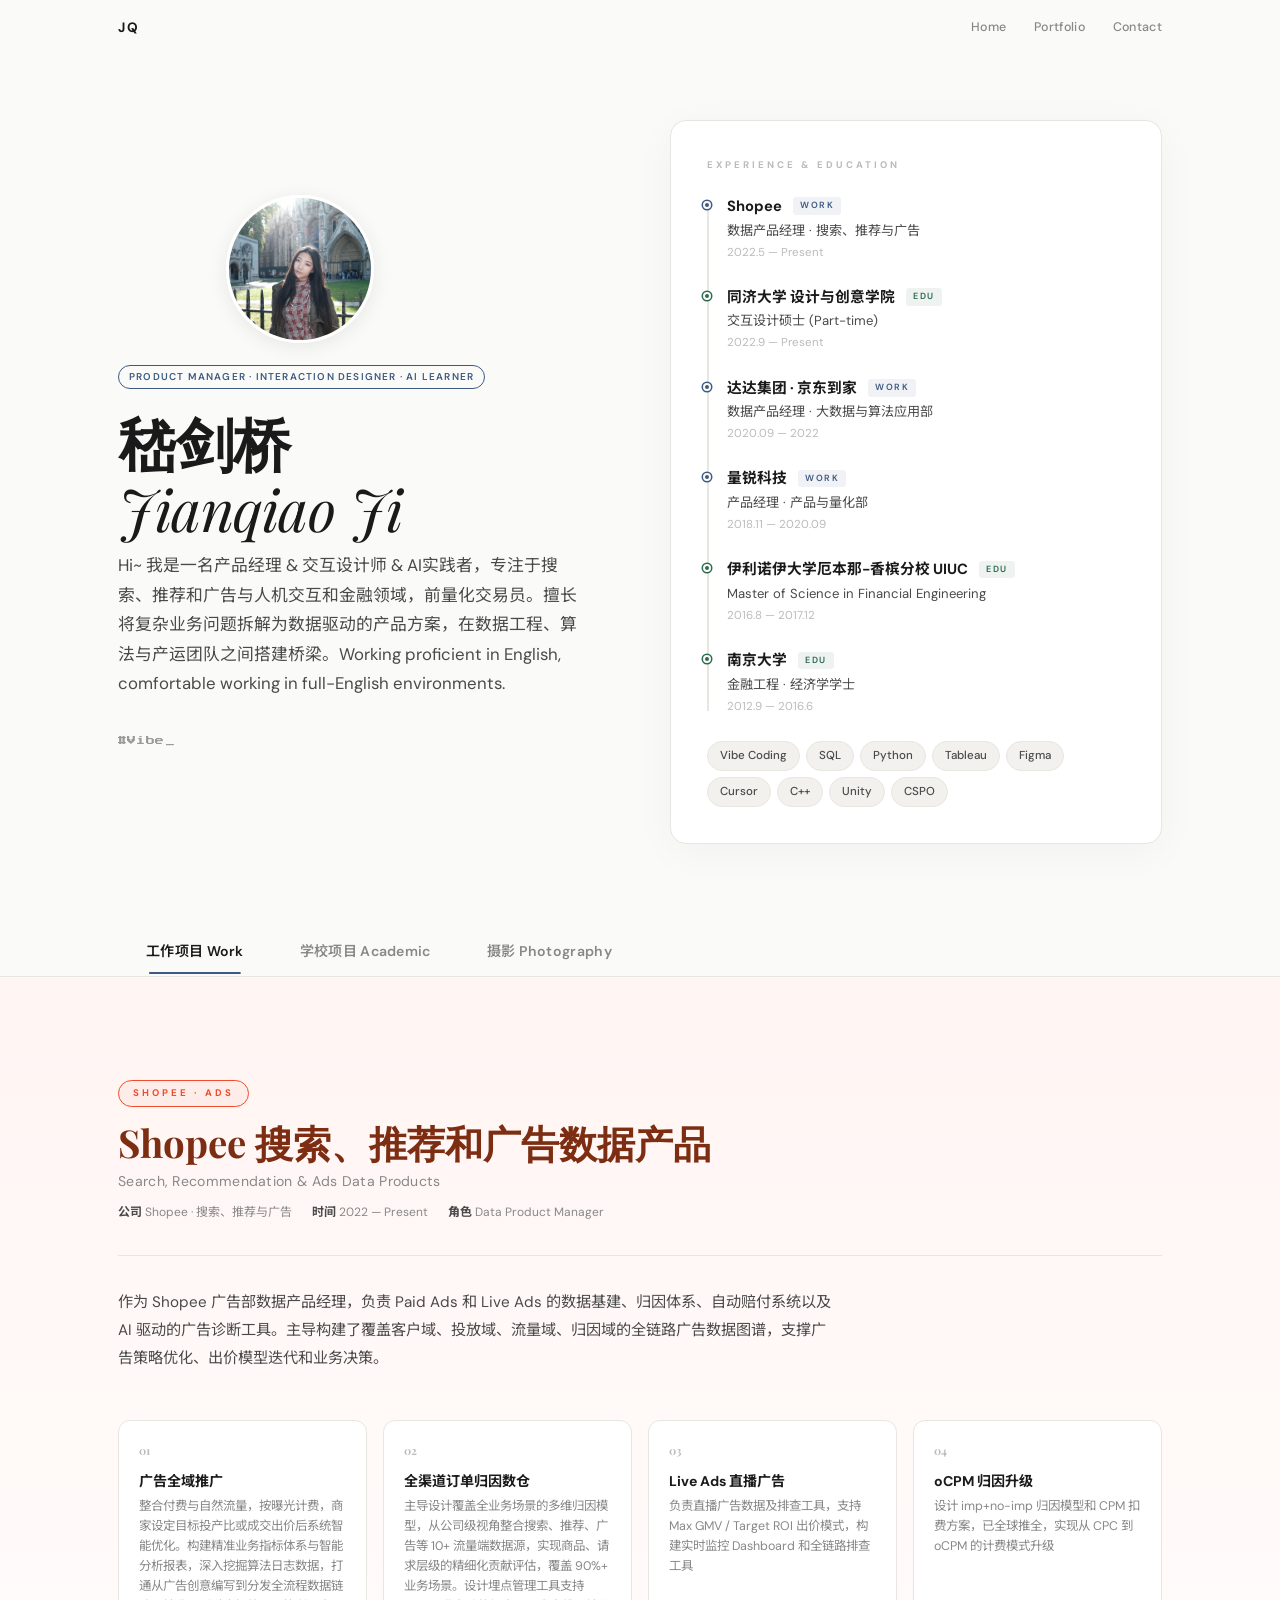
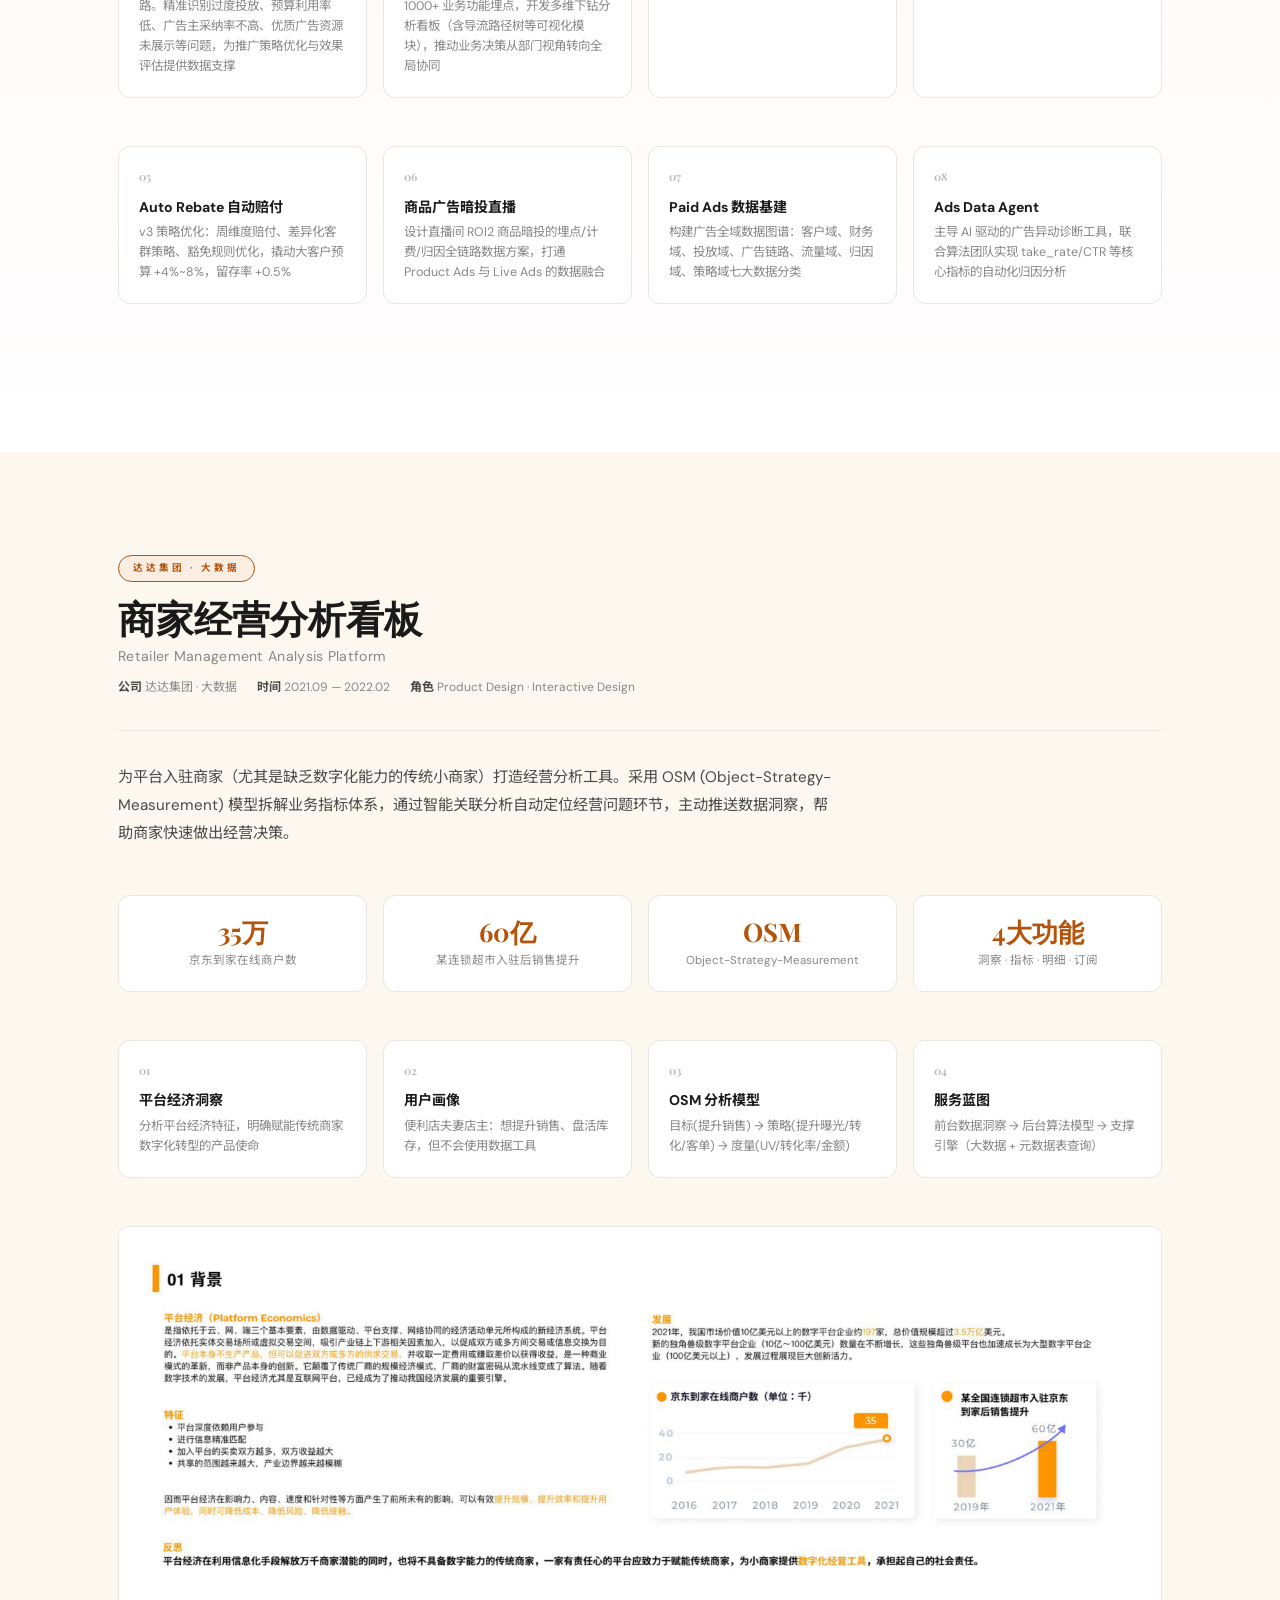
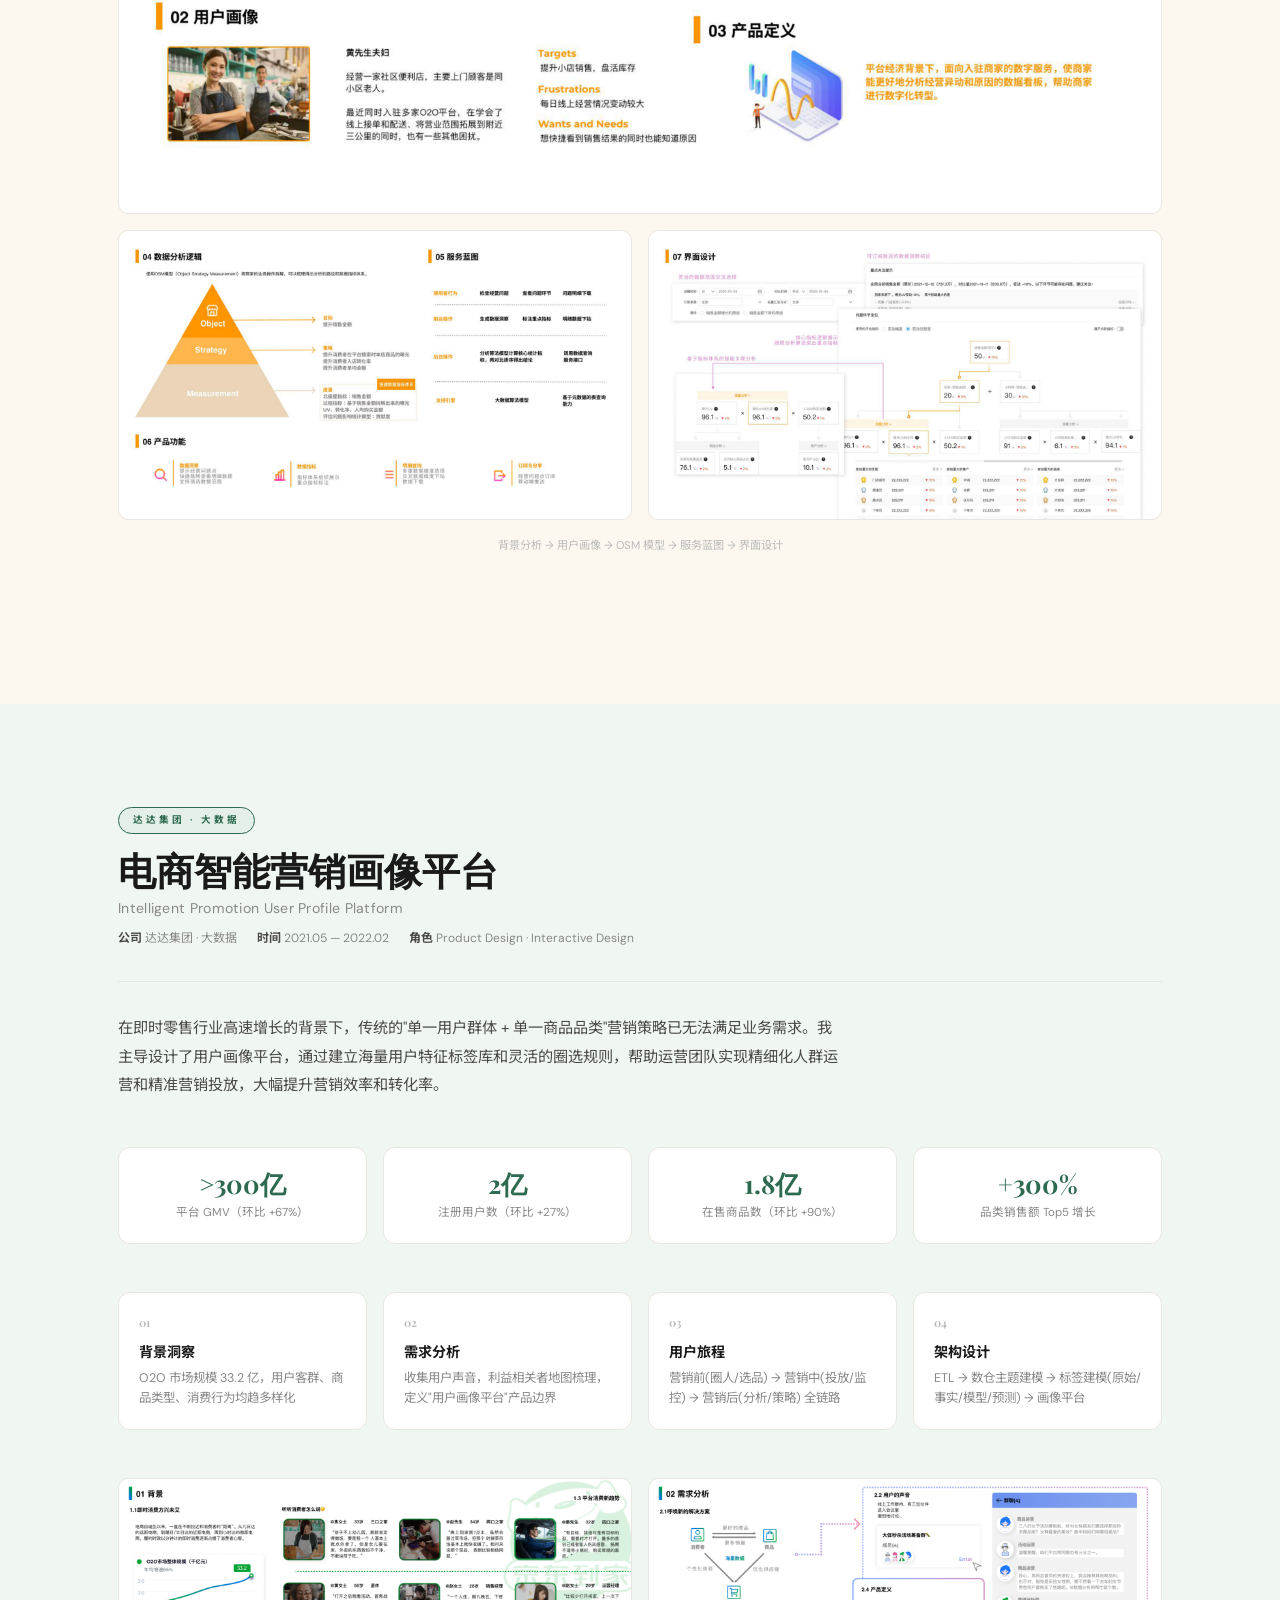
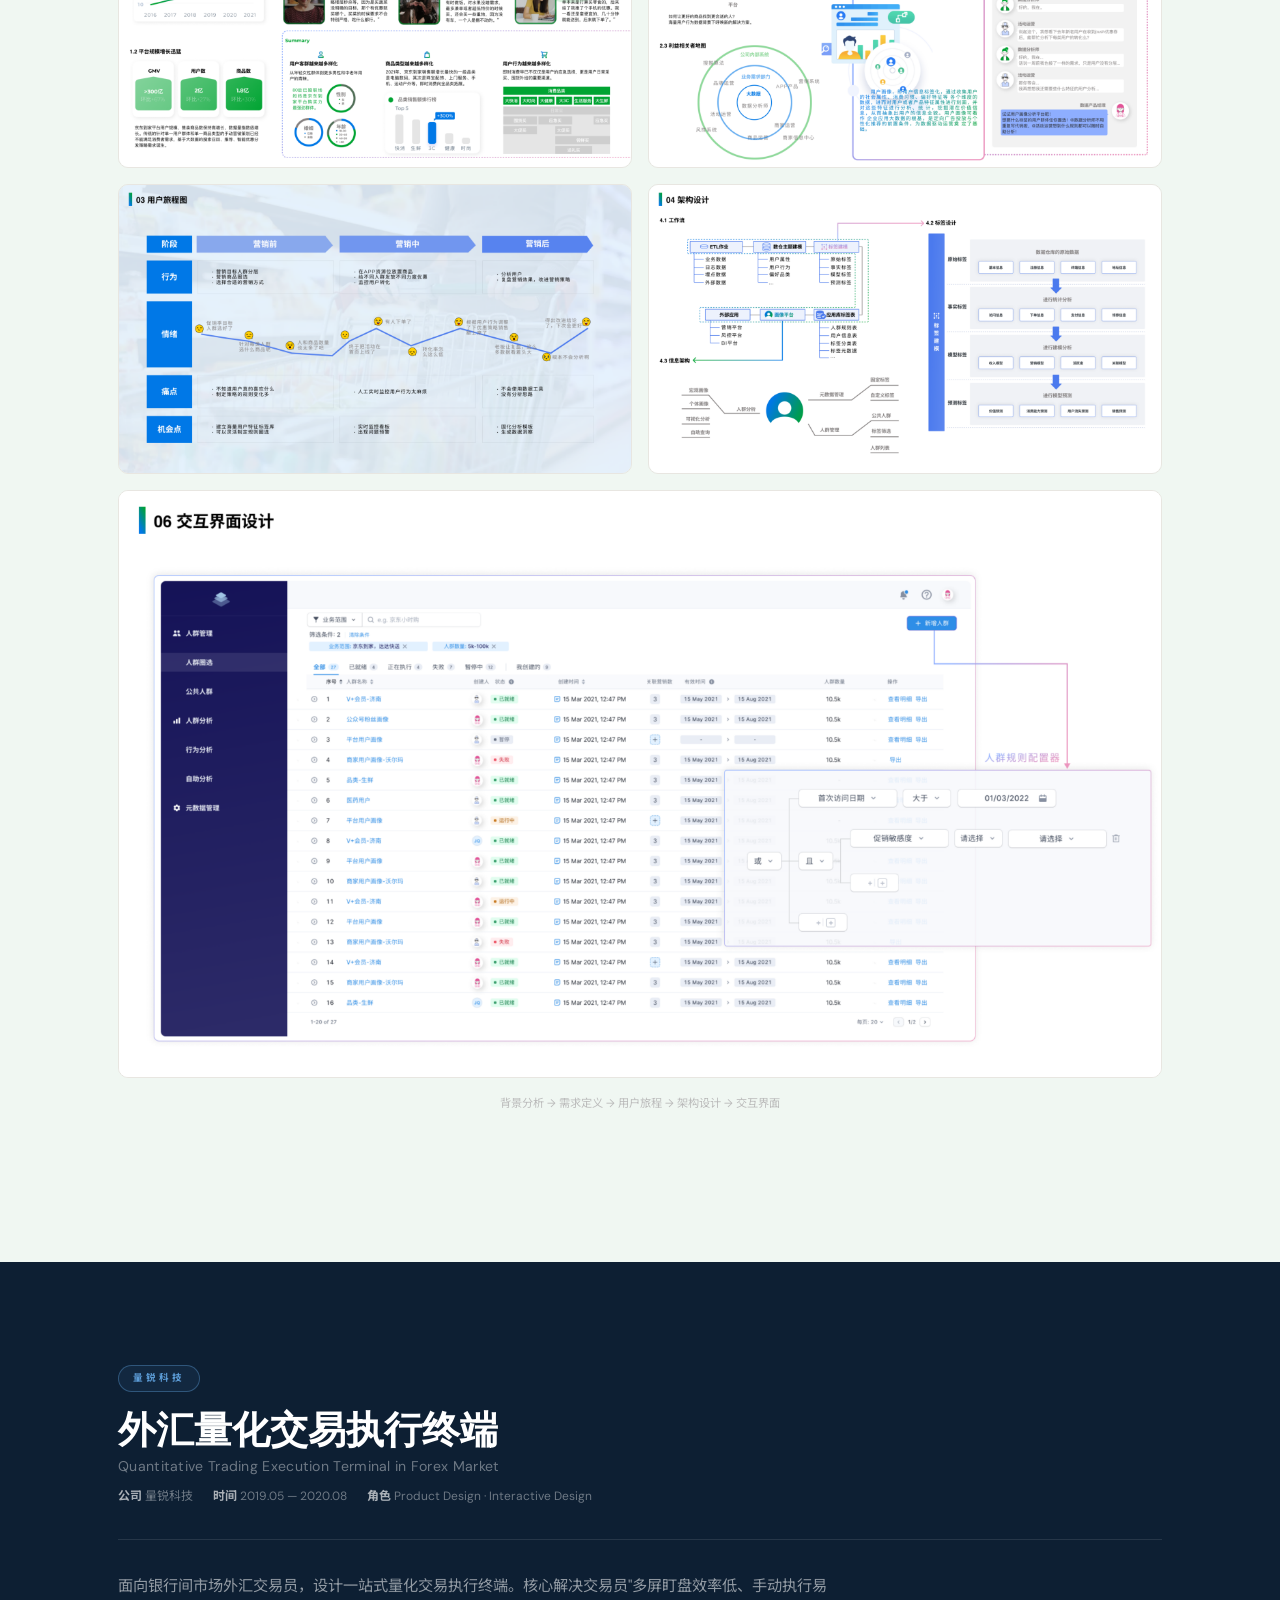
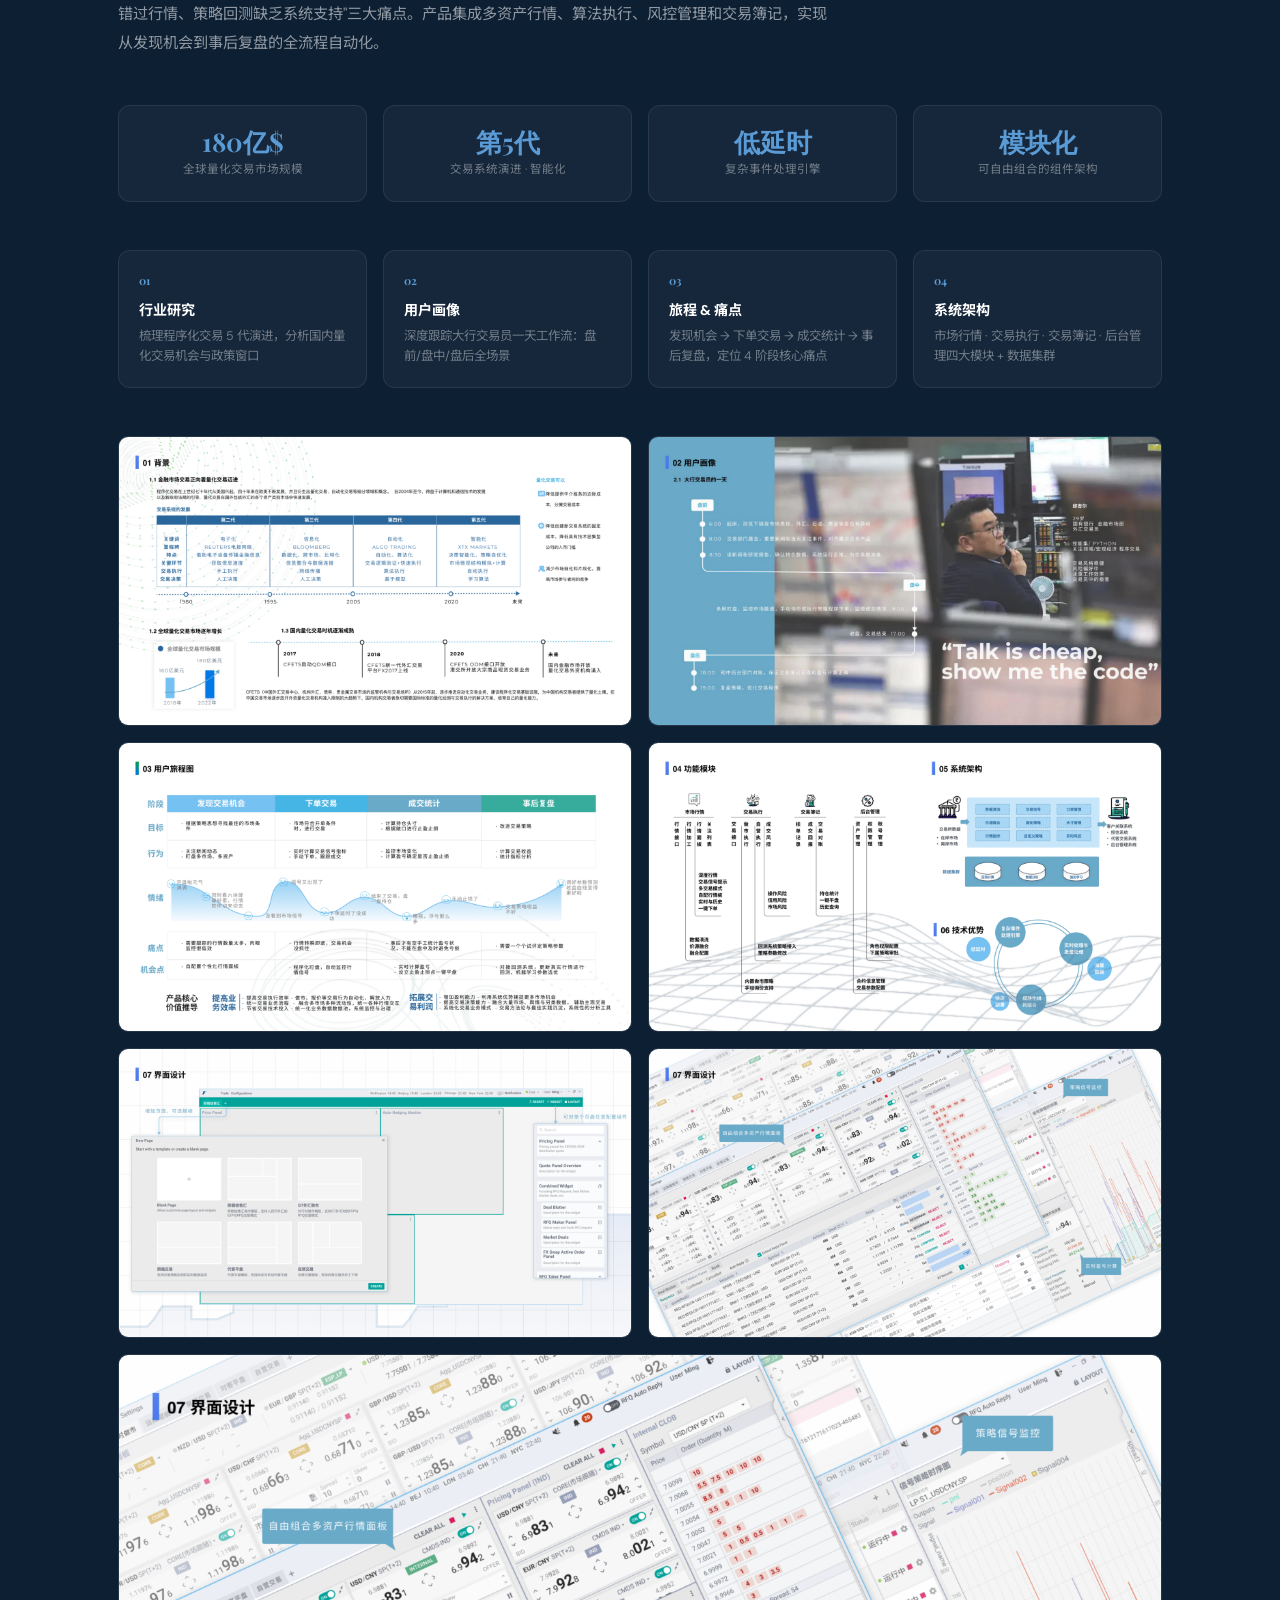
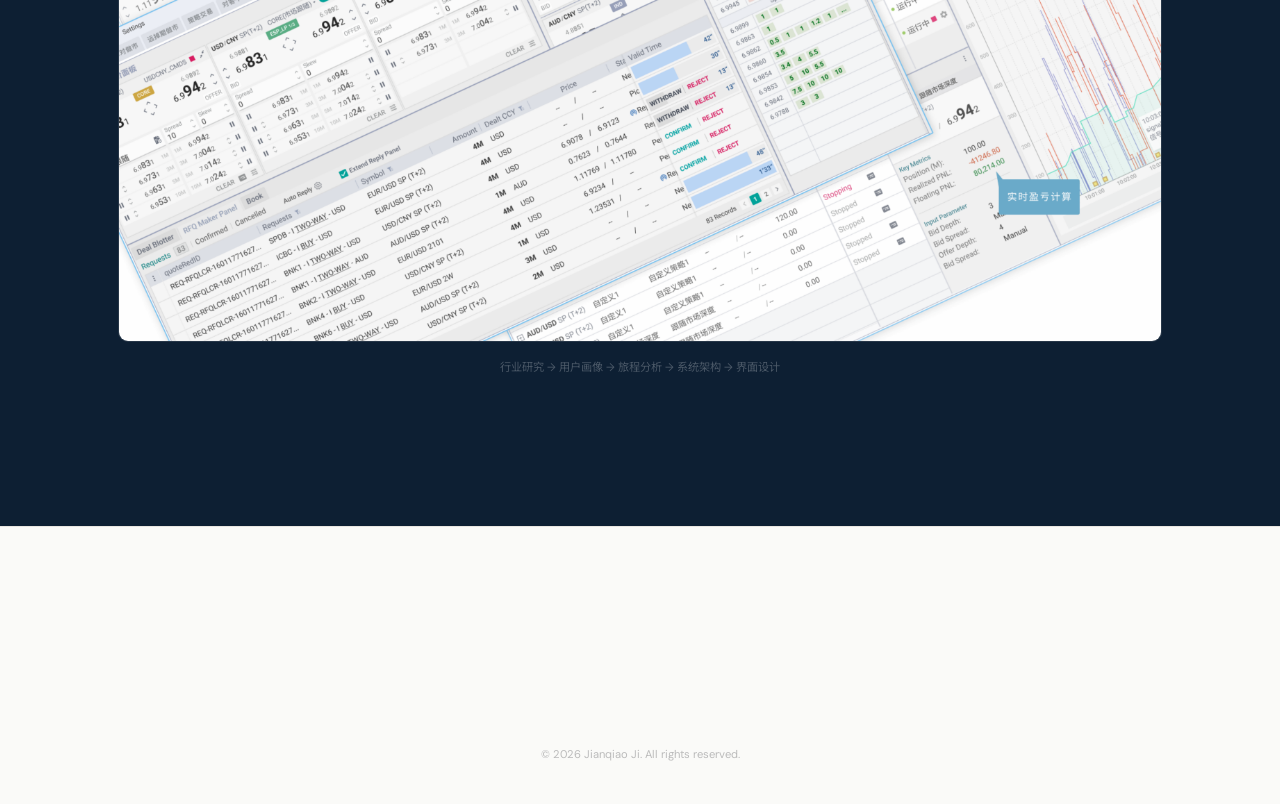
==== commit beab8b3e: "更新个人网站页面与摄影模块发布内容。 同步主页与案例页最新设计文案与交互，新增摄影分区所需压缩图片资源，并仅保留网站运行所需文件用于线上发布。  Made-with: Cursor" ====
--- a/casestudy.html
+++ b/casestudy.html
@@ -5,7 +5,7 @@
 <meta name="viewport" content="width=device-width, initial-scale=1.0">
 <title>嵇剑桥 Jianqiao Ji &mdash; Portfolio</title>
 <link rel="preconnect" href="https://fonts.googleapis.com">
-<link href="https://fonts.googleapis.com/css2?family=DM+Sans:ital,opsz,wght@0,9..40,300;0,9..40,400;0,9..40,500;0,9..40,600;0,9..40,700;1,9..40,400&family=Noto+Sans+SC:wght@300;400;500;700;900&family=Playfair+Display:ital,wght@0,400;0,700;1,400&display=swap" rel="stylesheet">
+<link href="https://fonts.googleapis.com/css2?family=DM+Sans:ital,opsz,wght@0,9..40,300;0,9..40,400;0,9..40,500;0,9..40,600;0,9..40,700;1,9..40,400&family=Noto+Sans+SC:wght@300;400;500;700;900&family=Playfair+Display:ital,wght@0,400;0,700;1,400&family=Press+Start+2P&display=swap" rel="stylesheet">
 <style>
 :root {
   --bg: #fafaf8;
@@ -86,19 +86,45 @@
 .hero-grid {
   display: grid; grid-template-columns: 1fr 1fr; gap: 60px; align-items: center;
 }
+.hero-avatar {
+  width: 148px; height: 148px; border-radius: 50%; overflow: hidden;
+  border: 3px solid white; box-shadow: 0 4px 20px rgba(0,0,0,.08);
+  margin-bottom: 18px; margin-left: 108px;
+}
+.hero-avatar img {
+  width: 100%; height: 100%; object-fit: cover; object-position: 52% 38%;
+}
 .hero-tag {
-  display: inline-block; font-size: .65rem; font-weight: 600;
-  letter-spacing: 3px; text-transform: uppercase; color: var(--accent);
-  border: 1px solid var(--accent); padding: 4px 14px; border-radius: 100px;
-  margin-bottom: 20px;
+  display: inline-block; font-size: .62rem; font-weight: 600;
+  letter-spacing: 1.2px; text-transform: uppercase; color: var(--accent);
+  border: 1px solid var(--accent); padding: 4px 10px; border-radius: 100px;
+  margin-bottom: 20px; max-width: 460px; white-space: normal; line-height: 1.45;
+  transform: scaleX(1.15); transform-origin: left center;
 }
 .hero h1 {
   font-family: var(--serif); font-size: clamp(2.4rem, 5vw, 3.6rem);
   font-weight: 700; line-height: 1.15; margin-bottom: 10px; letter-spacing: -.5px;
 }
 .hero h1 em { font-style: italic; font-weight: 400; }
-.hero-sub {
-  font-size: 1.05rem; color: var(--ink-2); margin-bottom: 28px; max-width: 460px;
+.hero-sub,
+.photo-preface {
+  font-size: 1.05rem;
+  color: var(--ink-2);
+  max-width: 460px;
+  line-height: 1.75;
+}
+.hero-sub { margin-bottom: 28px; }
+.hero-easter {
+  font-family: 'Press Start 2P', 'Courier New', monospace;
+  font-size: .56rem; color: #9a9a9a; letter-spacing: .2px; line-height: 1.8;
+  margin-top: -14px; margin-bottom: 20px; white-space: nowrap;
+  display: inline-block; transform: scaleY(.88); transform-origin: left center;
+}
+.hero-easter.typing::after {
+  content: '_'; margin-left: 2px; opacity: 1; animation: blink-caret .8s steps(1,end) infinite;
+}
+@keyframes blink-caret {
+  50% { opacity: 0; }
 }
 .hero-meta {
   display: flex; flex-wrap: wrap; gap: 20px 32px; font-size: .8rem; color: var(--ink-3);
@@ -330,6 +356,53 @@
 .sec-emo .gallery-img { border-color: rgba(244,114,182,.12); background: rgba(0,0,0,.2); }
 .sec-emo .gallery-cap { color: rgba(244,114,182,.3); }
 
+.sec-photo {
+  background: var(--bg); padding: 80px 0 60px;
+}
+.sec-photo .sec-label {
+  color: #6b6b6b; border: 1px solid #8c8c8c; background: rgba(140,140,140,.08);
+}
+/* 摄影 Tab 顶部感言：正文与 .hero-sub 共用字号/行高/色值，左对齐 */
+.photo-preface {
+  margin: 0 0 56px;
+  padding-bottom: 28px;
+  border-bottom: 1px solid var(--border);
+  text-align: left;
+}
+.photo-city {
+  margin-bottom: 72px;
+}
+.photo-city:last-child { margin-bottom: 0; }
+.photo-city-head {
+  display: flex; align-items: baseline; gap: 12px; margin-bottom: 20px;
+  padding-bottom: 12px; border-bottom: 1px solid var(--border);
+}
+.photo-city-name {
+  font-family: var(--serif); font-size: 1.35rem; font-weight: 700;
+}
+.photo-city-sub {
+  font-size: .72rem; color: var(--ink-4); letter-spacing: .5px; text-transform: uppercase;
+}
+/* 摄影区：等比例裁切缩略图，末行少图时整行居中对齐，模块底边更整齐 */
+.photo-masonry {
+  display: flex; flex-wrap: wrap; gap: 12px; justify-content: center; align-content: flex-start;
+}
+.photo-masonry .gallery-img {
+  flex: 0 0 auto;
+  width: calc((100% - 24px) / 3);
+  max-width: calc((100% - 24px) / 3);
+  border-radius: 6px; overflow: hidden; border: 1px solid var(--border);
+  background: #e8e6e1; aspect-ratio: 4/3; cursor: pointer; line-height: 0;
+  transition: transform .35s var(--ease), box-shadow .35s var(--ease);
+}
+.photo-masonry .gallery-img:hover {
+  transform: translateY(-3px); box-shadow: 0 12px 32px rgba(0,0,0,.08);
+}
+.photo-masonry .gallery-img img {
+  width: 100%; height: 100%; object-fit: cover; object-position: center 45%;
+  display: block; vertical-align: top;
+}
+
 /* FOOTER */
 .footer {
   padding: 60px 0 40px; border-top: 1px solid var(--border); text-align: center;
@@ -341,6 +414,10 @@
 .footer-links {
   display: flex; justify-content: center; gap: 32px; flex-wrap: wrap;
   font-size: .82rem; color: var(--ink-2); margin-bottom: 40px;
+}
+.footer-links span { display: inline-flex; align-items: center; gap: 8px; }
+.wechat-icon {
+  width: 16px; height: 16px; color: var(--accent); flex: 0 0 auto;
 }
 .footer-links a { transition: color .25s; }
 .footer-links a:hover { color: var(--accent); }
@@ -353,11 +430,16 @@
   opacity: 0; pointer-events: none; transition: opacity .4s; cursor: zoom-out;
 }
 .lb.on { opacity: 1; pointer-events: all; }
+.lb .lb-figure {
+  max-width: 92vw; max-height: 90vh; margin: 0; display: flex; align-items: center; justify-content: center;
+  transform: scale(.93); transition: transform .45s var(--ease);
+  cursor: default;
+}
+.lb.on .lb-figure { transform: scale(1); }
 .lb img {
-  max-width: 92vw; max-height: 90vh; object-fit: contain; border-radius: 6px;
-  transform: scale(.93); transition: transform .45s var(--ease);
-}
-.lb.on img { transform: scale(1); }
+  max-width: 92vw; max-height: 90vh; object-fit: contain; border-radius: 6px; display: block;
+}
+.lb-nav:disabled, .lb-nav[aria-hidden="true"] { opacity: .25; pointer-events: none; }
 .lb-x {
   position: absolute; top: 20px; right: 24px; width: 40px; height: 40px;
   border: none; background: rgba(255,255,255,.08); border-radius: 50%;
@@ -365,10 +447,29 @@
   align-items: center; justify-content: center; transition: background .25s;
 }
 .lb-x:hover { background: rgba(255,255,255,.18); }
+.lb-nav {
+  position: absolute; top: 50%; transform: translateY(-50%);
+  width: 48px; height: 48px; border: none; border-radius: 50%;
+  background: rgba(255,255,255,.1); color: white; font-size: 1.5rem;
+  cursor: pointer; display: flex; align-items: center; justify-content: center;
+  transition: background .25s, opacity .25s; opacity: .7; backdrop-filter: blur(4px);
+}
+.lb-nav:hover { background: rgba(255,255,255,.22); opacity: 1; }
+.lb-prev { left: 20px; }
+.lb-next { right: 20px; }
+.lb-counter {
+  position: absolute; bottom: 20px; left: 50%; transform: translateX(-50%);
+  color: rgba(255,255,255,.5); font-size: .75rem; letter-spacing: 1px;
+}
 
 /* RESPONSIVE */
 @media (max-width: 800px) {
   .hero-grid { grid-template-columns: 1fr; gap: 36px; }
+  .photo-masonry .gallery-img {
+    width: calc((100% - 12px) / 2);
+    max-width: calc((100% - 12px) / 2);
+  }
+  .hero-avatar { margin-left: 0; width: 124px; height: 124px; }
   .gallery.g2, .gallery.g3 { grid-template-columns: 1fr; }
   .header nav {
     position: fixed; top: 0; right: -100%; width: 260px; height: 100vh;
@@ -401,6 +502,7 @@
     <a href="#hero" class="logo">JQ</a>
     <nav id="nav">
       <a href="#hero">Home</a>
+      <a href="#tabBar" id="nav-portfolio">Portfolio</a>
       <a href="#contact">Contact</a>
     </nav>
     <div class="mob-btn" id="mob"><span></span><span></span><span></span></div>
@@ -412,12 +514,11 @@
   <div class="wrap">
     <div class="hero-grid">
       <div>
-        <div class="hero-tag sr">Product Manager &middot; Interaction Designer</div>
+        <div class="hero-avatar sr"><img src="images/avatar.png" alt="Jianqiao Ji"></div>
+        <div class="hero-tag sr sr-d1">Product Manager &middot; Interaction Designer &middot; AI Learner</div>
         <h1 class="sr sr-d1">嵇剑桥<br><em>Jianqiao Ji</em></h1>
-        <p class="hero-sub sr sr-d2">数据产品经理 &amp; 交互设计师，专注于搜索、推荐和广告技术与人机交互领域。擅长将复杂业务问题拆解为数据驱动的产品方案，在数据工程、算法与运营团队之间搭建桥梁。</p>
-        <div class="hero-meta sr sr-d3">
-          <span>联系方式：wechat: xtacii</span>
-        </div>
+        <p class="hero-sub sr sr-d2">Hi~ 我是一名产品经理 &amp; 交互设计师 &amp; AI实践者，专注于搜索、推荐和广告与人机交互和金融领域，前量化交易员。擅长将复杂业务问题拆解为数据驱动的产品方案，在数据工程、算法与产运团队之间搭建桥梁。Working proficient in English, comfortable working in full-English environments.</p>
+        <p class="hero-easter sr sr-d3" data-text="#Vibe Coding is fun!"></p>
       </div>
       <div class="hero-card sr sr-d2">
         <div class="hero-card-label">Experience &amp; Education</div>
@@ -474,6 +575,7 @@
   <div class="wrap">
     <button class="tab-btn active" data-tab="work">工作项目 Work</button>
     <button class="tab-btn" data-tab="school">学校项目 Academic</button>
+    <button class="tab-btn" data-tab="photo">摄影 Photography</button>
   </div>
 </div>
 
@@ -836,22 +938,147 @@
 
 </div><!-- end tab-school -->
 
+<!-- ============================= -->
+<!-- PHOTOGRAPHY TAB               -->
+<!-- ============================= -->
+<div class="tab-content" id="tab-photo">
+<section class="sec sec-photo" id="s-photo">
+  <div class="wrap">
+    <p class="photo-preface sr">在生活被取景器定格的同时，摄影也给我的生活创造了第三个空间。它定格我看到的风景，也不完全是我看到的风景；它记录的是我的生活，却不只是我的生活；我在镜头里新生。</p>
+
+    <div class="photo-city sr">
+      <div class="photo-city-head"><div class="photo-city-name">Tokyo</div><div class="photo-city-sub">w/ Fujifilm XS20</div></div>
+      <div class="photo-masonry">
+        <div class="gallery-img"><img src="photo_Tokyo/1.jpg" alt="Tokyo 1" loading="lazy"></div>
+        <div class="gallery-img"><img src="photo_Tokyo/2.jpg" alt="Tokyo 2" loading="lazy"></div>
+        <div class="gallery-img"><img src="photo_Tokyo/3.jpg" alt="Tokyo 3" loading="lazy"></div>
+        <div class="gallery-img"><img src="photo_Tokyo/4.jpg" alt="Tokyo 4" loading="lazy"></div>
+        <div class="gallery-img"><img src="photo_Tokyo/5.jpg" alt="Tokyo 5" loading="lazy"></div>
+        <div class="gallery-img"><img src="photo_Tokyo/6.jpg" alt="Tokyo 6" loading="lazy"></div>
+        <div class="gallery-img"><img src="photo_Tokyo/7.jpg" alt="Tokyo 7" loading="lazy"></div>
+        <div class="gallery-img"><img src="photo_Tokyo/8.jpg" alt="Tokyo 8" loading="lazy"></div>
+        <div class="gallery-img"><img src="photo_Tokyo/9.jpg" alt="Tokyo 9" loading="lazy"></div>
+        <div class="gallery-img"><img src="photo_Tokyo/10.jpg" alt="Tokyo 10" loading="lazy"></div>
+        <div class="gallery-img"><img src="photo_Tokyo/11.jpg" alt="Tokyo 11" loading="lazy"></div>
+        <div class="gallery-img"><img src="photo_Tokyo/12.jpg" alt="Tokyo 12" loading="lazy"></div>
+      </div>
+    </div>
+
+    <div class="photo-city sr">
+      <div class="photo-city-head"><div class="photo-city-name">UK</div><div class="photo-city-sub">w/ Fujifilm XS20</div></div>
+      <div class="photo-masonry">
+        <div class="gallery-img"><img src="photo_UK/1.jpg" alt="United Kingdom 1" loading="lazy"></div>
+        <div class="gallery-img"><img src="photo_UK/2.jpg" alt="United Kingdom 2" loading="lazy"></div>
+        <div class="gallery-img"><img src="photo_UK/3.jpg" alt="United Kingdom 3" loading="lazy"></div>
+        <div class="gallery-img"><img src="photo_UK/4.jpg" alt="United Kingdom 4" loading="lazy"></div>
+        <div class="gallery-img"><img src="photo_UK/5.jpg" alt="United Kingdom 5" loading="lazy"></div>
+        <div class="gallery-img"><img src="photo_UK/6.jpg" alt="United Kingdom 6" loading="lazy"></div>
+        <div class="gallery-img"><img src="photo_UK/7.jpg" alt="United Kingdom 7" loading="lazy"></div>
+        <div class="gallery-img"><img src="photo_UK/8.jpg" alt="United Kingdom 8" loading="lazy"></div>
+        <div class="gallery-img"><img src="photo_UK/9.jpg" alt="United Kingdom 9" loading="lazy"></div>
+        <div class="gallery-img"><img src="photo_UK/10.jpg" alt="United Kingdom 10" loading="lazy"></div>
+        <div class="gallery-img"><img src="photo_UK/11.jpg" alt="United Kingdom 11" loading="lazy"></div>
+        <div class="gallery-img"><img src="photo_UK/12.jpg" alt="United Kingdom 12" loading="lazy"></div>
+        <div class="gallery-img"><img src="photo_UK/13.jpg" alt="United Kingdom 13" loading="lazy"></div>
+        <div class="gallery-img"><img src="photo_UK/14.jpg" alt="United Kingdom 14" loading="lazy"></div>
+        <div class="gallery-img"><img src="photo_UK/15.jpg" alt="United Kingdom 15" loading="lazy"></div>
+        <div class="gallery-img"><img src="photo_UK/16.jpg" alt="United Kingdom 16" loading="lazy"></div>
+        <div class="gallery-img"><img src="photo_UK/17.jpg" alt="United Kingdom 17" loading="lazy"></div>
+        <div class="gallery-img"><img src="photo_UK/18.jpg" alt="United Kingdom 18" loading="lazy"></div>
+        <div class="gallery-img"><img src="photo_UK/19.jpg" alt="United Kingdom 19" loading="lazy"></div>
+        <div class="gallery-img"><img src="photo_UK/20.jpg" alt="United Kingdom 20" loading="lazy"></div>
+        <div class="gallery-img"><img src="photo_UK/21.jpg" alt="United Kingdom 21" loading="lazy"></div>
+      </div>
+    </div>
+
+    <div class="photo-city sr">
+      <div class="photo-city-head"><div class="photo-city-name">Singapore</div><div class="photo-city-sub">w/ iPhone 14</div></div>
+      <div class="photo-masonry">
+        <div class="gallery-img"><img src="photo_Singapore/1.jpg" alt="Singapore 1" loading="lazy"></div>
+        <div class="gallery-img"><img src="photo_Singapore/2.jpg" alt="Singapore 2" loading="lazy"></div>
+        <div class="gallery-img"><img src="photo_Singapore/3.jpg" alt="Singapore 3" loading="lazy"></div>
+        <div class="gallery-img"><img src="photo_Singapore/4.jpg" alt="Singapore 4" loading="lazy"></div>
+        <div class="gallery-img"><img src="photo_Singapore/5.jpg" alt="Singapore 5" loading="lazy"></div>
+        <div class="gallery-img"><img src="photo_Singapore/6.jpg" alt="Singapore 6" loading="lazy"></div>
+        <div class="gallery-img"><img src="photo_Singapore/7.jpg" alt="Singapore 7" loading="lazy"></div>
+        <div class="gallery-img"><img src="photo_Singapore/8.jpg" alt="Singapore 8" loading="lazy"></div>
+        <div class="gallery-img"><img src="photo_Singapore/9.jpg" alt="Singapore 9" loading="lazy"></div>
+      </div>
+    </div>
+
+    <div class="photo-city sr">
+      <div class="photo-city-head"><div class="photo-city-name">HK</div><div class="photo-city-sub">w/ iPhone 14</div></div>
+      <div class="photo-masonry">
+        <div class="gallery-img"><img src="photo_HK/1.jpg" alt="Hong Kong 1" loading="lazy"></div>
+        <div class="gallery-img"><img src="photo_HK/2.jpg" alt="Hong Kong 2" loading="lazy"></div>
+        <div class="gallery-img"><img src="photo_HK/3.jpg" alt="Hong Kong 3" loading="lazy"></div>
+        <div class="gallery-img"><img src="photo_HK/4.jpg" alt="Hong Kong 4" loading="lazy"></div>
+        <div class="gallery-img"><img src="photo_HK/5.jpg" alt="Hong Kong 5" loading="lazy"></div>
+        <div class="gallery-img"><img src="photo_HK/6.jpg" alt="Hong Kong 6" loading="lazy"></div>
+        <div class="gallery-img"><img src="photo_HK/7.jpg" alt="Hong Kong 7" loading="lazy"></div>
+        <div class="gallery-img"><img src="photo_HK/8.jpg" alt="Hong Kong 8" loading="lazy"></div>
+        <div class="gallery-img"><img src="photo_HK/9.jpg" alt="Hong Kong 9" loading="lazy"></div>
+        <div class="gallery-img"><img src="photo_HK/10.jpg" alt="Hong Kong 10" loading="lazy"></div>
+        <div class="gallery-img"><img src="photo_HK/11.jpg" alt="Hong Kong 11" loading="lazy"></div>
+        <div class="gallery-img"><img src="photo_HK/12.jpg" alt="Hong Kong 12" loading="lazy"></div>
+      </div>
+    </div>
+
+    <div class="photo-city sr">
+      <div class="photo-city-head"><div class="photo-city-name">Amsterdam</div><div class="photo-city-sub">w/ Dazz in iPhone 14</div></div>
+      <div class="photo-masonry">
+        <div class="gallery-img"><img src="photo_Amsterdam/1.jpg" alt="Amsterdam 1" loading="lazy"></div>
+        <div class="gallery-img"><img src="photo_Amsterdam/2.jpg" alt="Amsterdam 2" loading="lazy"></div>
+        <div class="gallery-img"><img src="photo_Amsterdam/3.jpg" alt="Amsterdam 3" loading="lazy"></div>
+        <div class="gallery-img"><img src="photo_Amsterdam/4.jpg" alt="Amsterdam 4" loading="lazy"></div>
+        <div class="gallery-img"><img src="photo_Amsterdam/5.jpg" alt="Amsterdam 5" loading="lazy"></div>
+        <div class="gallery-img"><img src="photo_Amsterdam/6.jpg" alt="Amsterdam 6" loading="lazy"></div>
+        <div class="gallery-img"><img src="photo_Amsterdam/7.jpg" alt="Amsterdam 7" loading="lazy"></div>
+        <div class="gallery-img"><img src="photo_Amsterdam/8.jpg" alt="Amsterdam 8" loading="lazy"></div>
+        <div class="gallery-img"><img src="photo_Amsterdam/9.jpg" alt="Amsterdam 9" loading="lazy"></div>
+      </div>
+    </div>
+
+    <div class="photo-city sr">
+      <div class="photo-city-head"><div class="photo-city-name">Tromsø</div><div class="photo-city-sub">w/ Dazz in iPhone 14</div></div>
+      <div class="photo-masonry">
+        <div class="gallery-img"><img src="photo_Tromso/1.jpg" alt="Tromsø 1" loading="lazy"></div>
+        <div class="gallery-img"><img src="photo_Tromso/2.jpg" alt="Tromsø 2" loading="lazy"></div>
+        <div class="gallery-img"><img src="photo_Tromso/3.jpg" alt="Tromsø 3" loading="lazy"></div>
+        <div class="gallery-img"><img src="photo_Tromso/4.jpg" alt="Tromsø 4" loading="lazy"></div>
+        <div class="gallery-img"><img src="photo_Tromso/5.jpg" alt="Tromsø 5" loading="lazy"></div>
+        <div class="gallery-img"><img src="photo_Tromso/6.jpg" alt="Tromsø 6" loading="lazy"></div>
+      </div>
+    </div>
+
+  </div>
+</section>
+</div><!-- end tab-photo -->
+
 <!-- FOOTER -->
 <footer class="footer" id="contact">
   <div class="wrap">
-    <div class="footer-title sr">Let's Talk</div>
+    <div class="footer-title sr">Let's Connect</div>
     <p class="footer-sub sr sr-d1">如果你对我的项目感兴趣，欢迎联系我</p>
     <div class="footer-links sr sr-d2">
-      <span>联系方式：wechat: xtacii</span>
+      <span>联系方式：
+        <svg class="wechat-icon" viewBox="0 0 24 24" aria-hidden="true">
+          <path fill="currentColor" d="M8.5 3C4.36 3 1 5.85 1 9.35c0 2.02 1.13 3.81 2.88 4.95L3.1 17l2.95-1.48c.8.2 1.63.3 2.45.3 4.14 0 7.5-2.84 7.5-6.35S12.64 3 8.5 3zm-2.6 5.2a.9.9 0 1 1 0 1.8.9.9 0 0 1 0-1.8zm5.2 0a.9.9 0 1 1 0 1.8.9.9 0 0 1 0-1.8zM17 8.5c-3.31 0-6 2.28-6 5.1 0 1.57.83 2.97 2.13 3.9L12.5 20l2.3-1.13c.7.16 1.4.23 2.2.23 3.31 0 6-2.28 6-5.1s-2.69-5.5-6-5.5zm-2.1 4.1a.75.75 0 1 1 0 1.5.75.75 0 0 1 0-1.5zm4.2 0a.75.75 0 1 1 0 1.5.75.75 0 0 1 0-1.5z"/>
+        </svg>
+        <span>xtacii</span>
+      </span>
     </div>
     <p class="footer-copy">&copy; 2026 Jianqiao Ji. All rights reserved.</p>
   </div>
 </footer>
 
-<!-- LIGHTBOX -->
-<div class="lb" id="lb">
-  <button class="lb-x" id="lbx">&times;</button>
-  <img src="" alt="" id="lbi">
+<!-- LIGHTBOX：摄影 Tab 内仅在同城市分区内前后切换；其它 Tab 为单图查看 -->
+<div class="lb" id="lb" role="dialog" aria-modal="true" aria-label="图片查看">
+  <button type="button" class="lb-x" id="lbx" aria-label="关闭">&times;</button>
+  <button type="button" class="lb-nav lb-prev" id="lbprev" aria-label="上一张">&#8249;</button>
+  <button type="button" class="lb-nav lb-next" id="lbnext" aria-label="下一张">&#8250;</button>
+  <figure class="lb-figure" id="lbfig"><img src="" alt="" id="lbi"></figure>
+  <div class="lb-counter" id="lbcounter"></div>
 </div>
 
 <script>
@@ -862,6 +1089,15 @@
   var mob=document.getElementById('mob'),nav=document.getElementById('nav');
   mob.addEventListener('click',function(){mob.classList.toggle('on');nav.classList.toggle('open')});
   nav.querySelectorAll('a').forEach(function(a){a.addEventListener('click',function(){mob.classList.remove('on');nav.classList.remove('open')})});
+
+  document.getElementById('nav-portfolio').addEventListener('click',function(e){
+    e.preventDefault();
+    document.querySelectorAll('.tab-btn').forEach(function(b){b.classList.remove('active')});
+    document.querySelectorAll('.tab-content').forEach(function(c){c.classList.remove('active')});
+    document.querySelector('.tab-btn[data-tab="work"]').classList.add('active');
+    document.getElementById('tab-work').classList.add('active');
+    window.scrollTo({top:document.getElementById('tabBar').offsetTop - 60, behavior:'smooth'});
+  });
 
   // Tab switching
   var tabBtns=document.querySelectorAll('.tab-btn');
@@ -896,19 +1132,123 @@
     srObserver.observe(el);
   });
 
-  // Lightbox
-  var lb=document.getElementById('lb'),lbi=document.getElementById('lbi'),lbx=document.getElementById('lbx');
-  document.querySelectorAll('.gallery-img').forEach(function(g){
+  var easter=document.querySelector('.hero-easter');
+  if(easter){
+    var fullText=easter.getAttribute('data-text')||'';
+    var idx=0;
+    var typingForward=true;
+    var holdUntil=0;
+    easter.classList.add('typing');
+    easter.textContent='';
+    setInterval(function(){
+      var now=Date.now();
+      if(now<holdUntil){
+        return;
+      }
+      if(typingForward){
+        idx+=1;
+        if(idx>=fullText.length){
+          typingForward=false;
+          holdUntil=Date.now()+2000;
+        }
+      }else{
+        idx-=1;
+        if(idx<=0){ typingForward=true; }
+      }
+      easter.textContent=fullText.slice(0,Math.max(0,idx));
+    },152);
+  }
+
+  // Lightbox：摄影区在同模块（城市）内前后切换，查看完整原图
+  var lb=document.getElementById('lb'),lbi=document.getElementById('lbi'),
+      lbfig=document.getElementById('lbfig'),
+      lbx=document.getElementById('lbx'),lbprev=document.getElementById('lbprev'),
+      lbnext=document.getElementById('lbnext'),lbcounter=document.getElementById('lbcounter');
+  var photoImgs=[],curIdx=0,lbPhotoMode=false;
+
+  function setNavState(){
+    var on=lbPhotoMode && photoImgs.length>1;
+    lbprev.setAttribute('aria-hidden', on ? 'false' : 'true');
+    lbnext.setAttribute('aria-hidden', on ? 'false' : 'true');
+  }
+
+  function collectPhotosInGroup(clickedImg){
+    photoImgs=[];
+    var m=clickedImg && clickedImg.closest && clickedImg.closest('.photo-masonry');
+    if(m){
+      m.querySelectorAll('.gallery-img img').forEach(function(img){ photoImgs.push(img); });
+    }
+  }
+
+  function showPhoto(idx){
+    if(photoImgs.length===0) return;
+    if(idx<0) idx=photoImgs.length-1;
+    if(idx>=photoImgs.length) idx=0;
+    curIdx=idx;
+    lbi.src=photoImgs[idx].src;
+    lbi.alt=photoImgs[idx].alt;
+    lbcounter.textContent=lbPhotoMode ? ((curIdx+1)+' / '+photoImgs.length) : '';
+    setNavState();
+  }
+
+  function openLb(img){
+    collectPhotosInGroup(img);
+    lbPhotoMode=true;
+    var i=photoImgs.indexOf(img);
+    if(i<0) i=0;
+    lbcounter.style.display='';
+    if(photoImgs.length<=1){
+      lbprev.style.display='none';lbnext.style.display='none';
+    }else{
+      lbprev.style.display='';lbnext.style.display='';
+    }
+    showPhoto(i);
+    lb.classList.add('on');
+    document.body.style.overflow='hidden';
+  }
+
+  document.querySelectorAll('#tab-photo .gallery-img').forEach(function(g){
     g.addEventListener('click',function(){
       var i=this.querySelector('img');
-      if(i){lbi.src=i.src;lbi.alt=i.alt;lb.classList.add('on');document.body.style.overflow='hidden'}
+      if(i) openLb(i);
     });
   });
-  function cls(){lb.classList.remove('on');document.body.style.overflow=''}
+
+  document.querySelectorAll('.tab-content:not(#tab-photo) .gallery-img').forEach(function(g){
+    g.addEventListener('click',function(){
+      var i=this.querySelector('img');
+      if(i){
+        photoImgs=[i];
+        curIdx=0;
+        lbPhotoMode=false;
+        lbi.src=i.src;lbi.alt=i.alt;
+        lbprev.style.display='none';lbnext.style.display='none';
+        lbcounter.style.display='none';
+        setNavState();
+        lb.classList.add('on');document.body.style.overflow='hidden';
+      }
+    });
+  });
+
+  function cls(){
+    lb.classList.remove('on');
+    document.body.style.overflow='';
+    lbPhotoMode=false;
+  }
   lbx.addEventListener('click',function(e){e.stopPropagation();cls()});
+  lbprev.addEventListener('click',function(e){e.stopPropagation();if(lbPhotoMode && photoImgs.length>1) showPhoto(curIdx-1);});
+  lbnext.addEventListener('click',function(e){e.stopPropagation();if(lbPhotoMode && photoImgs.length>1) showPhoto(curIdx+1);});
   lb.addEventListener('click',cls);
-  lbi.addEventListener('click',function(e){e.stopPropagation()});
-  document.addEventListener('keydown',function(e){if(e.key==='Escape')cls()});
+  if(lbfig) lbfig.addEventListener('click',function(e){e.stopPropagation()});
+  else lbi.addEventListener('click',function(e){e.stopPropagation()});
+  document.addEventListener('keydown',function(e){
+    if(!lb.classList.contains('on')) return;
+    if(e.key==='Escape') cls();
+    if(lbPhotoMode && photoImgs.length>1){
+      if(e.key==='ArrowLeft') showPhoto(curIdx-1);
+      if(e.key==='ArrowRight') showPhoto(curIdx+1);
+    }
+  });
 })();
 </script>
 </body>
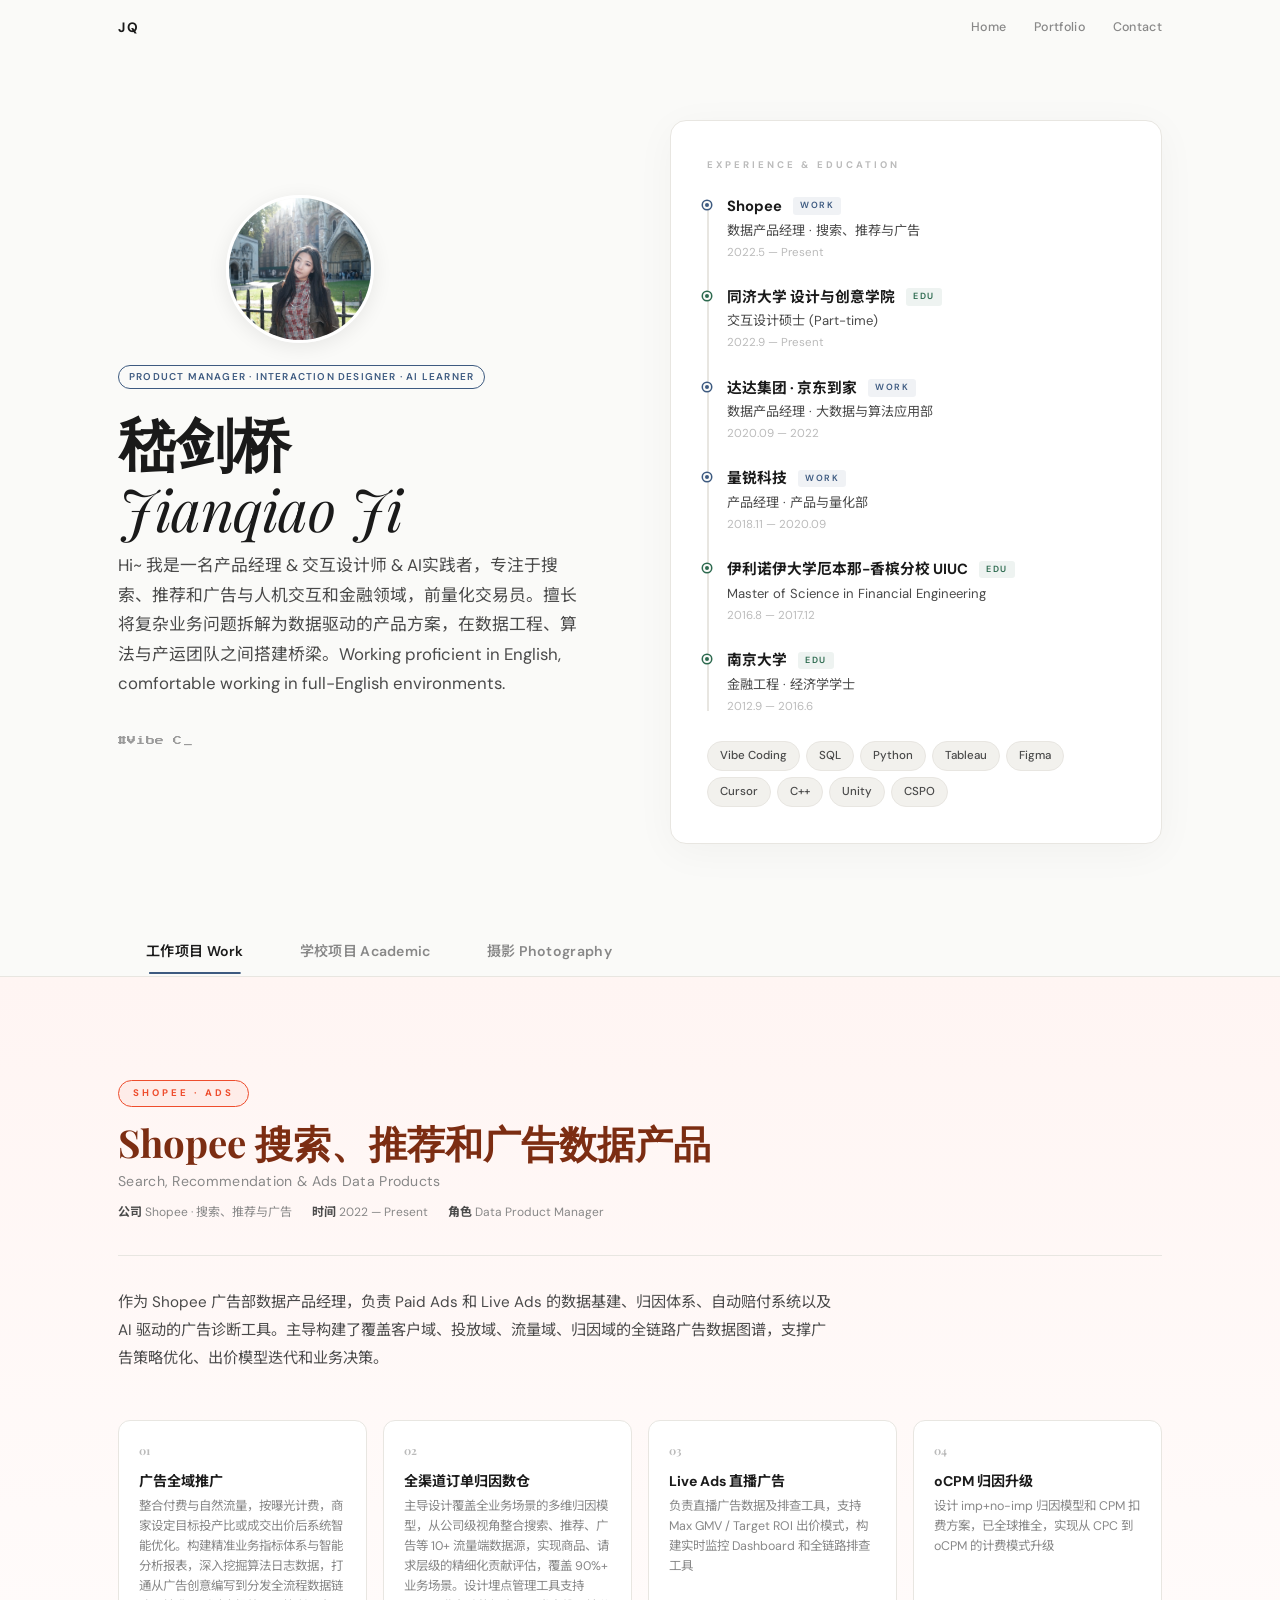
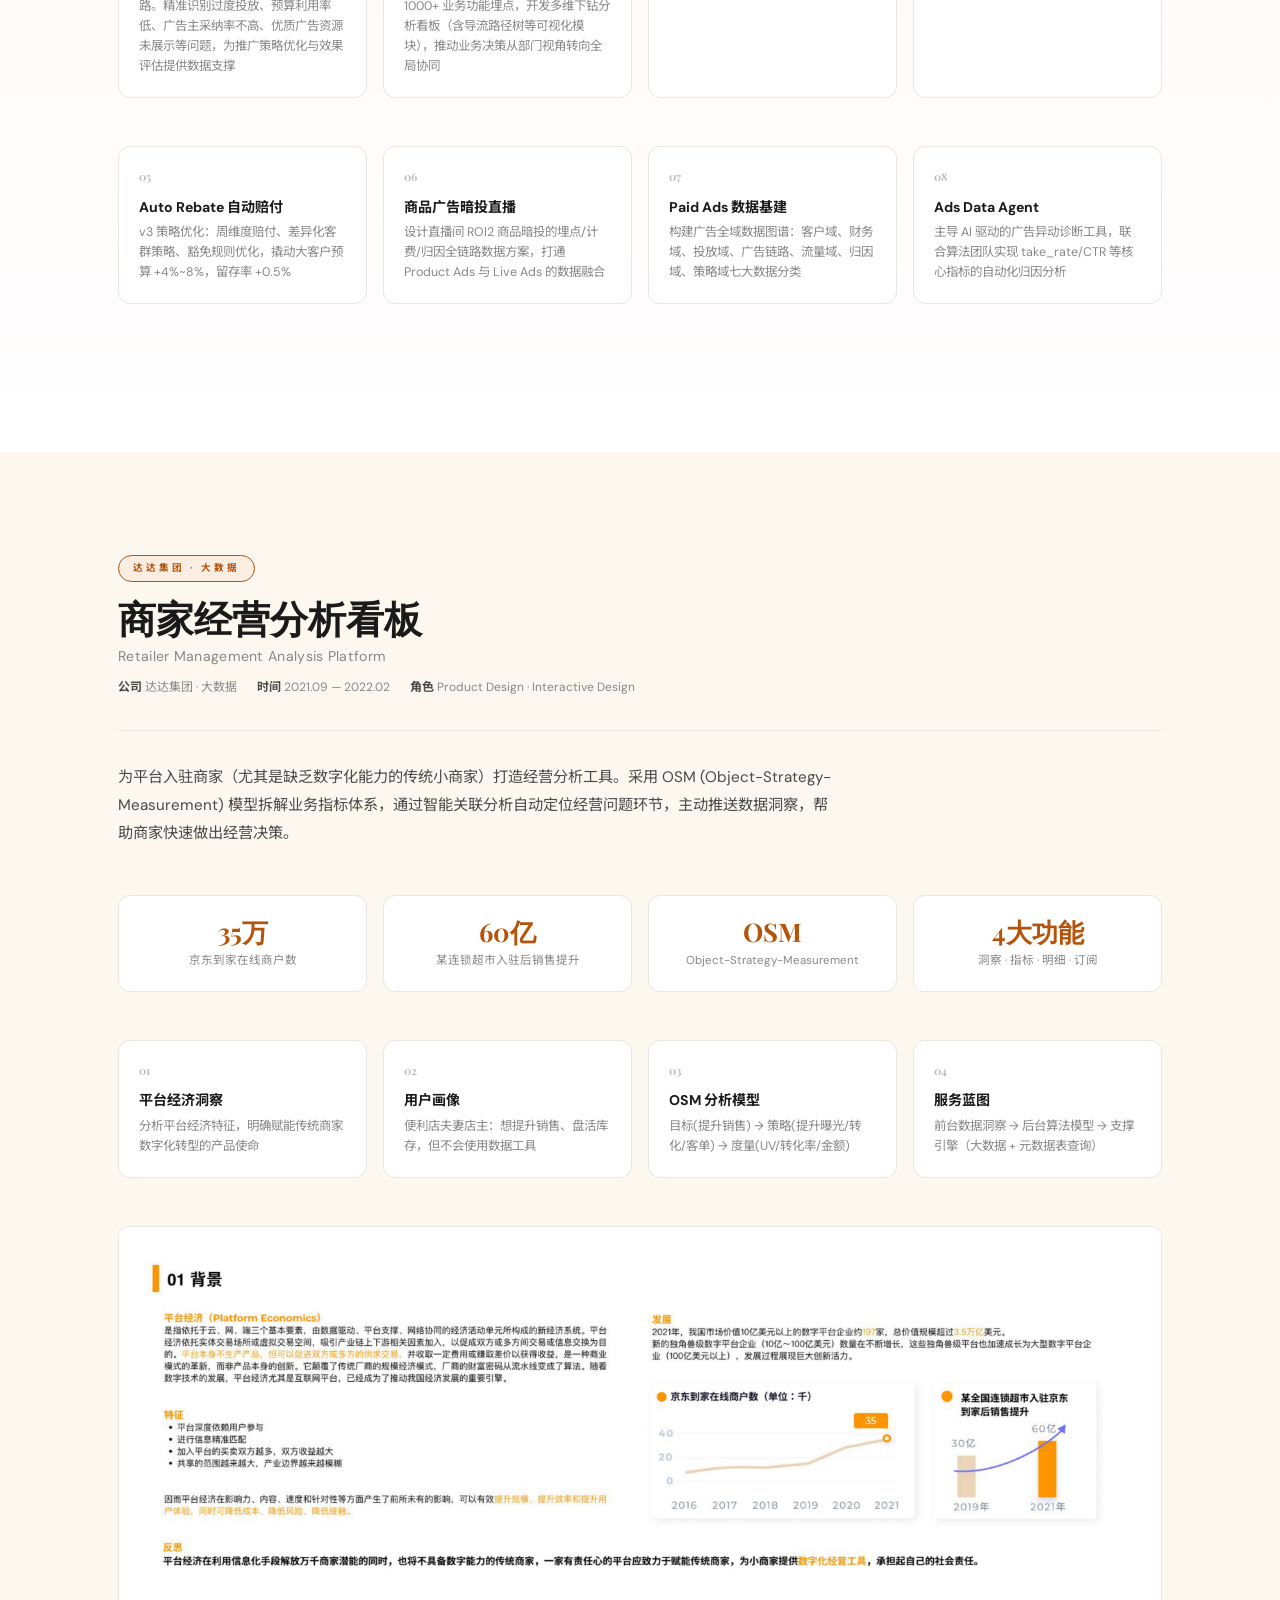
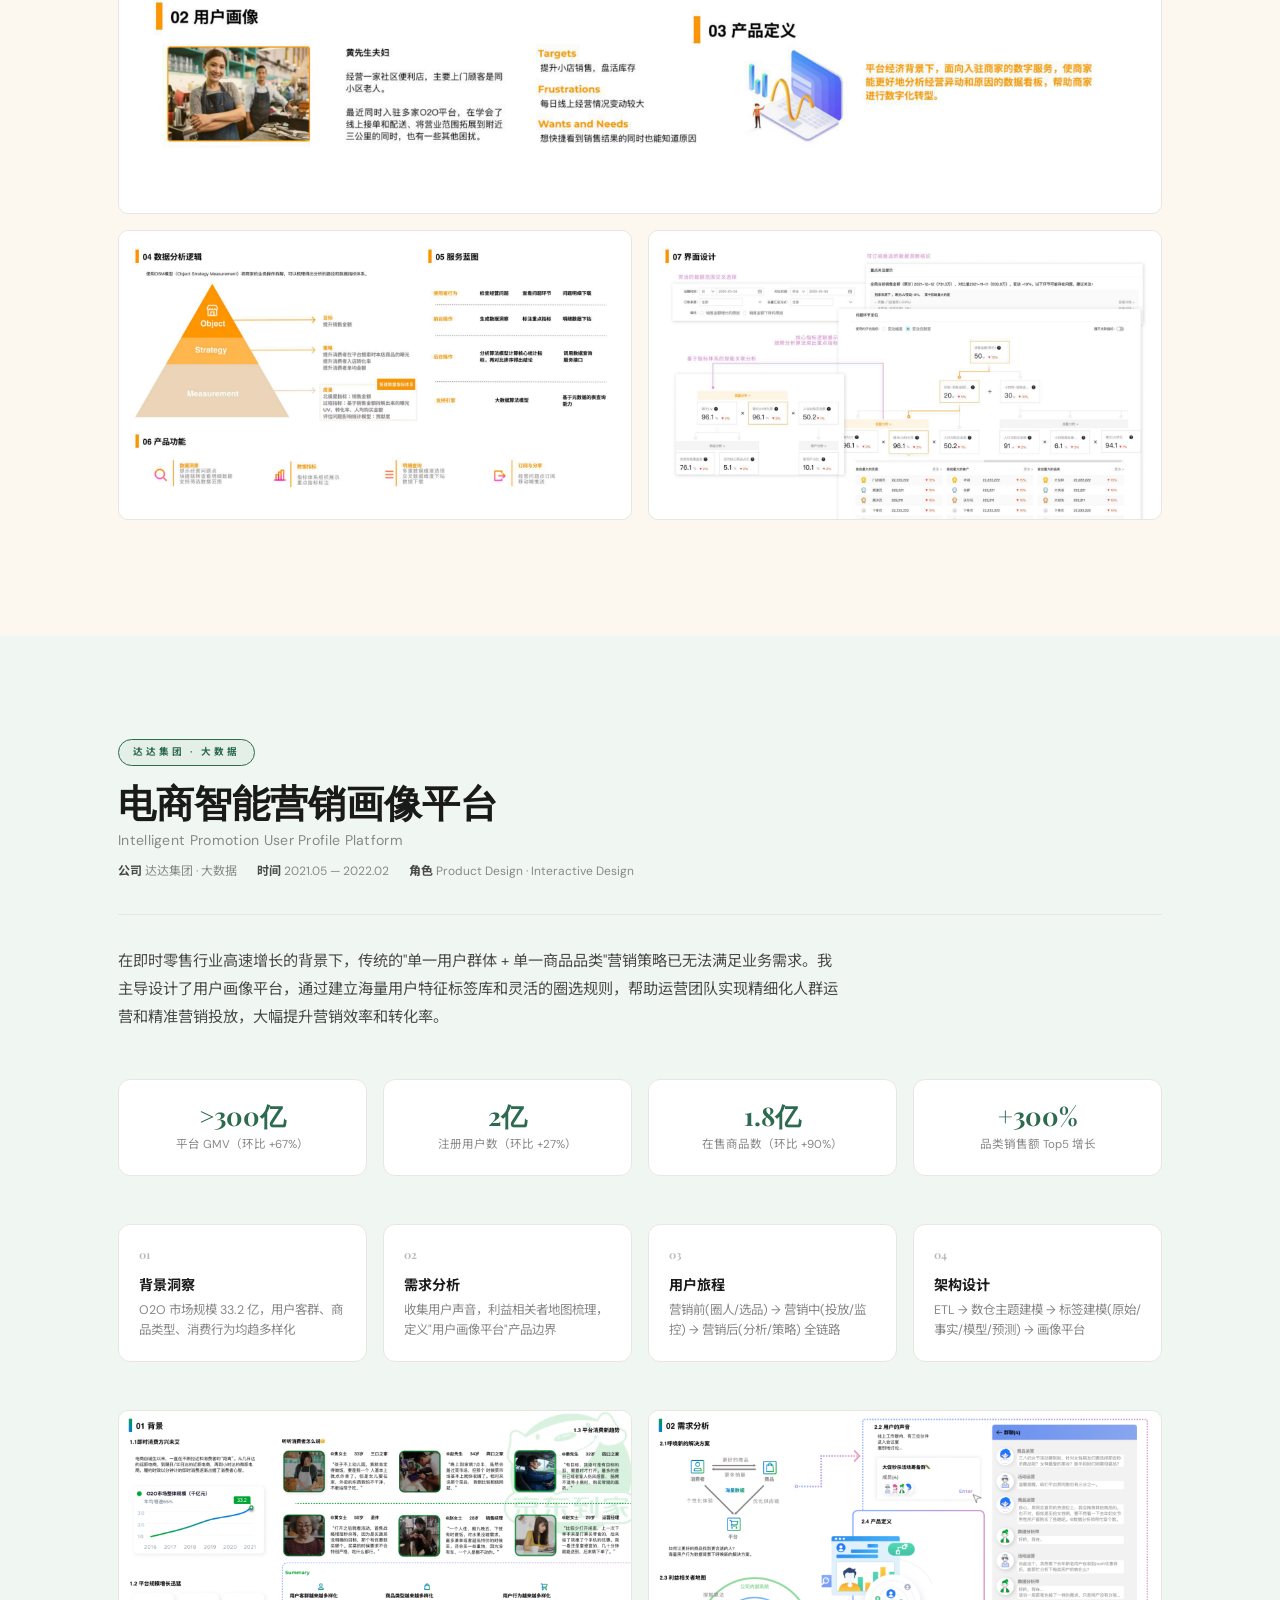
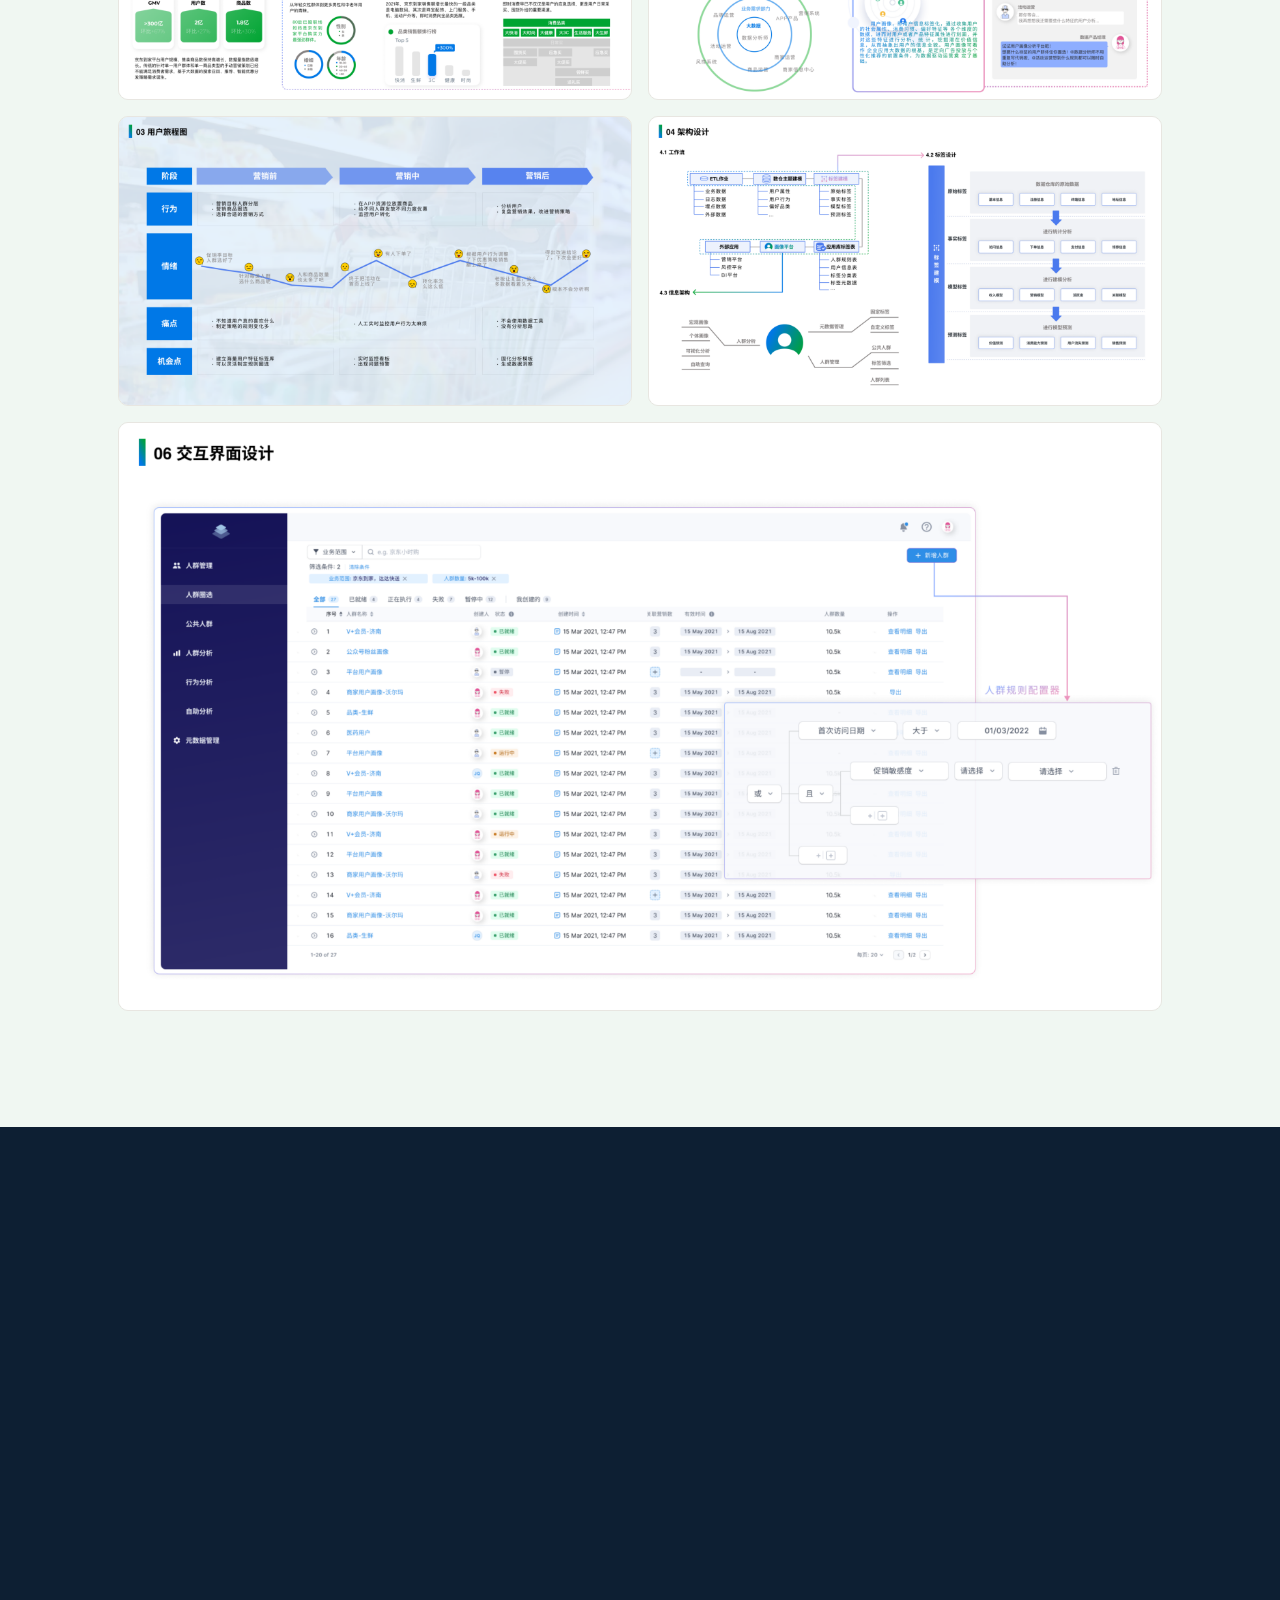
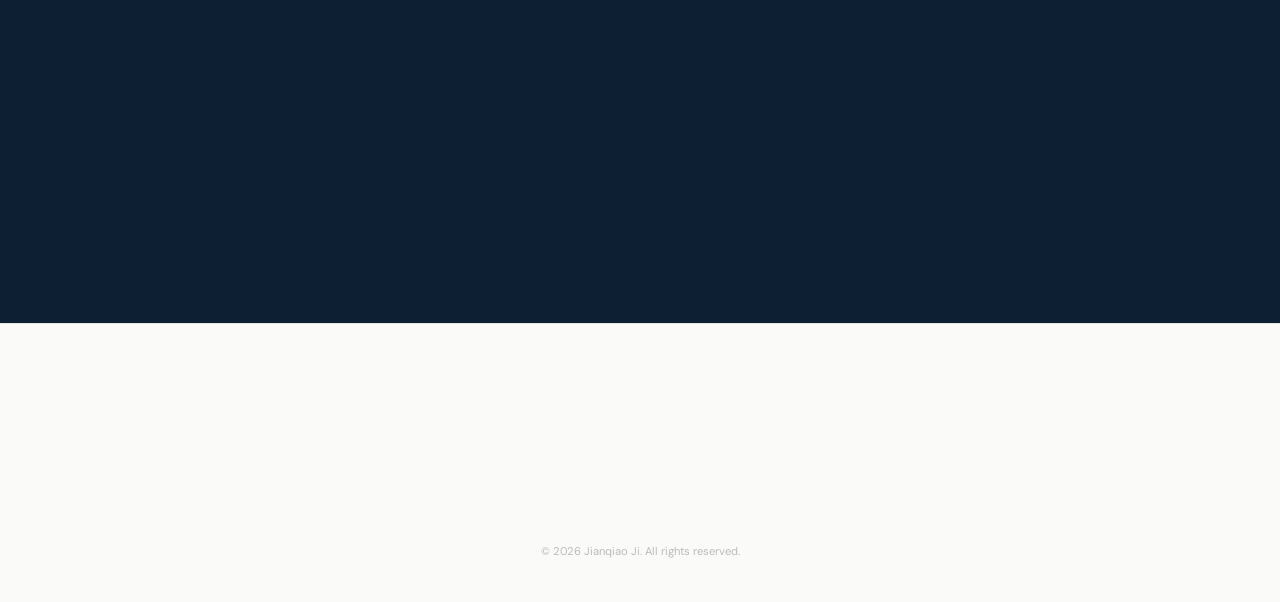
==== commit 20780aec: "更新作品集站点内容与交互体验。 新增中英文切换、Seren 毕业设计模块、Shopee Ads 重构、LinkedIn 联系方式，并清理工作项目流程说明。  Co-authored-by: Curso" ====
--- a/casestudy.html
+++ b/casestudy.html
@@ -643,7 +643,6 @@
       <div class="gallery-img"><img src="images/page_19.png" alt="分析逻辑" loading="lazy"></div>
       <div class="gallery-img"><img src="images/page_20.png" alt="界面设计" loading="lazy"></div>
     </div>
-    <div class="gallery-cap">背景分析 → 用户画像 → OSM 模型 → 服务蓝图 → 界面设计</div>
   </div>
 </section>
 
@@ -682,7 +681,6 @@
     <div class="gallery g1 sr">
       <div class="gallery-img"><img src="images/page_09.png" alt="交互界面" loading="lazy"></div>
     </div>
-    <div class="gallery-cap">背景分析 → 需求定义 → 用户旅程 → 架构设计 → 交互界面</div>
   </div>
 </section>
 
@@ -725,7 +723,6 @@
     <div class="gallery g1 sr">
       <div class="gallery-img"><img src="images/page_16.png" alt="界面设计-终端全览" loading="lazy"></div>
     </div>
-    <div class="gallery-cap">行业研究 → 用户画像 → 旅程分析 → 系统架构 → 界面设计</div>
   </div>
 </section>
 
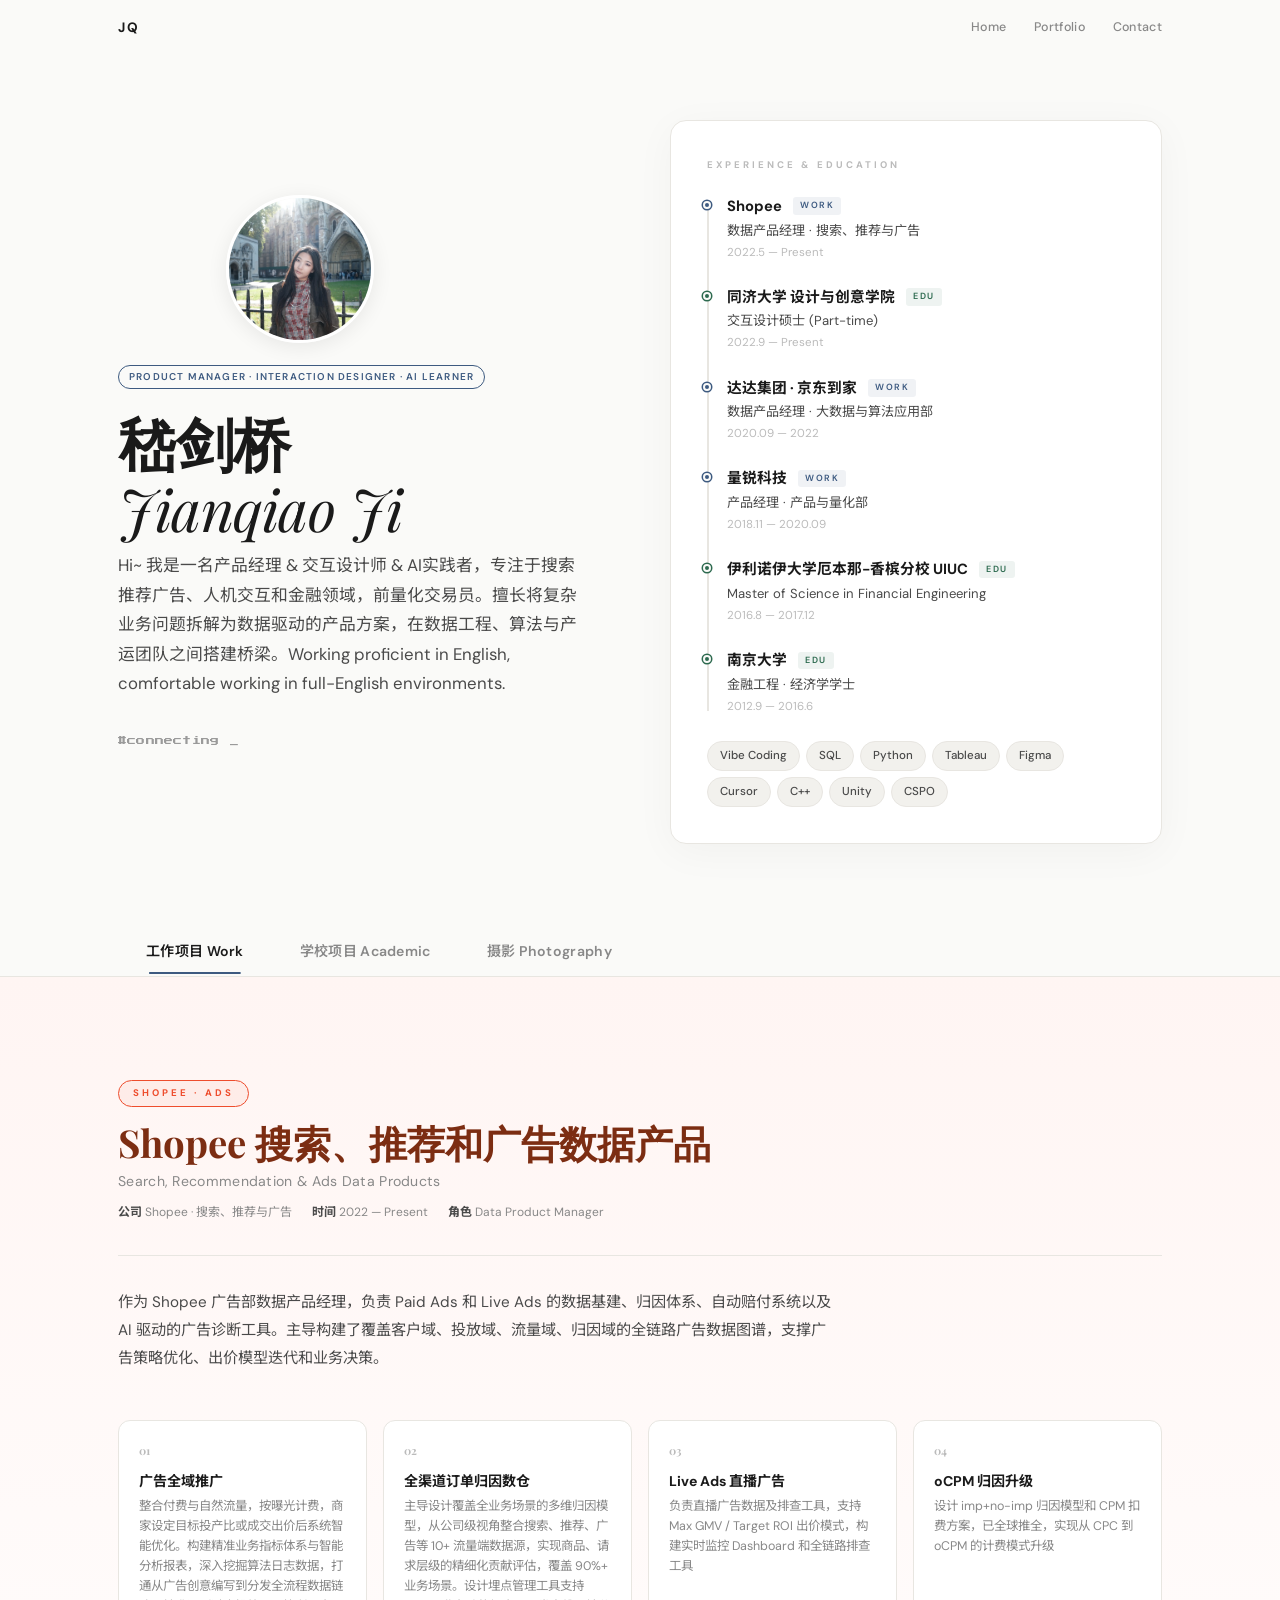
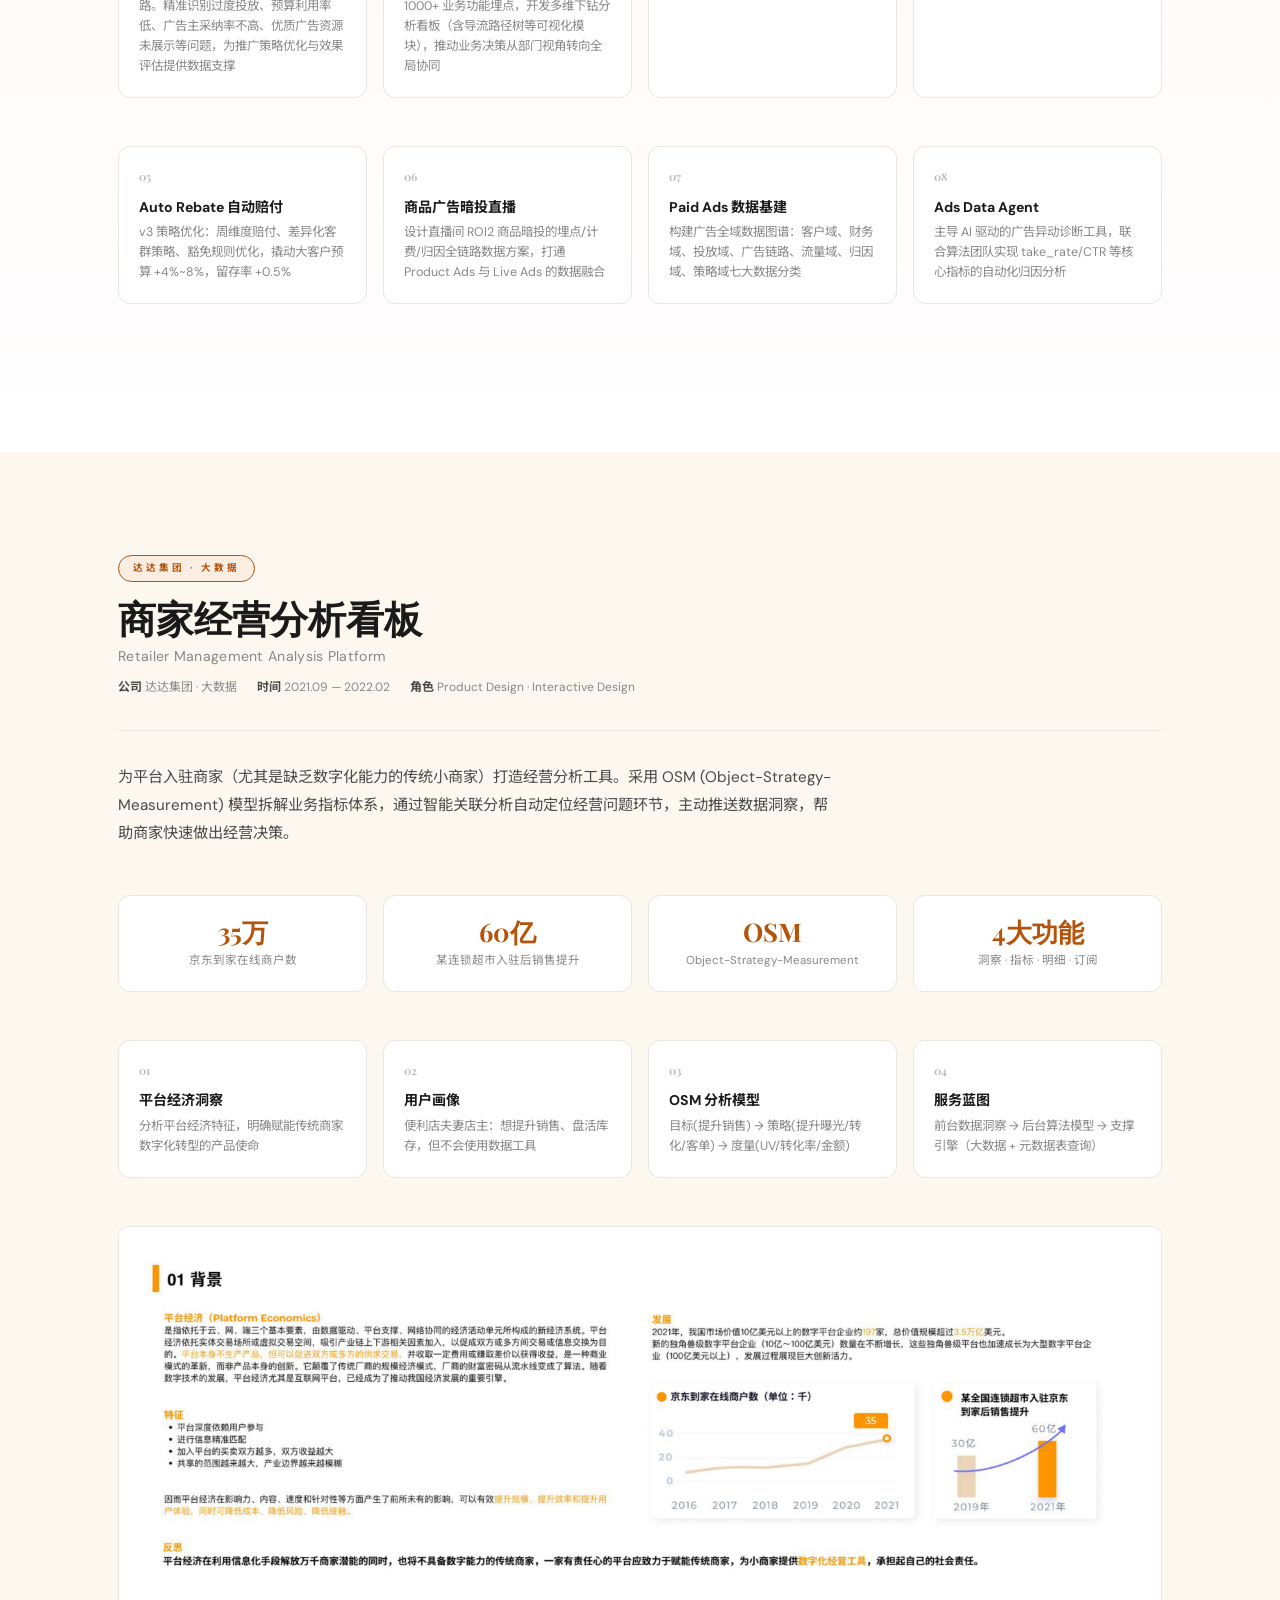
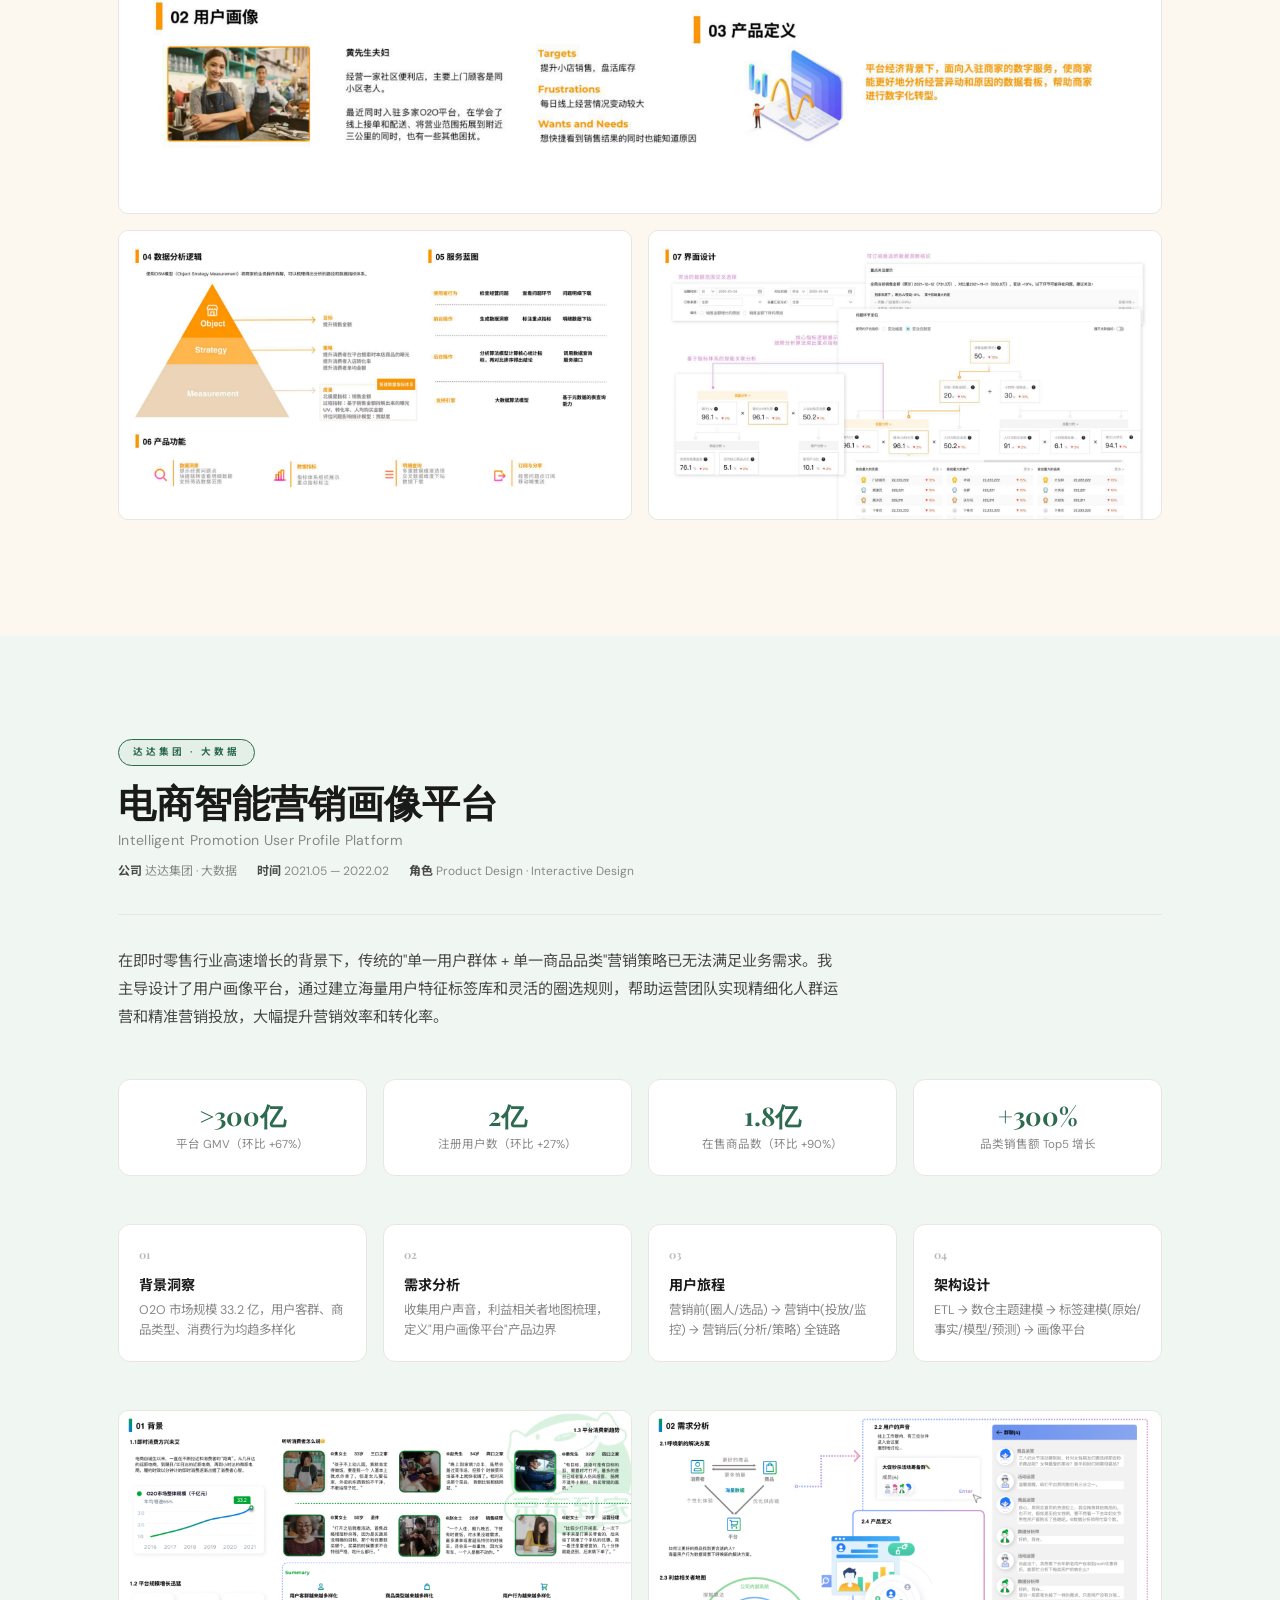
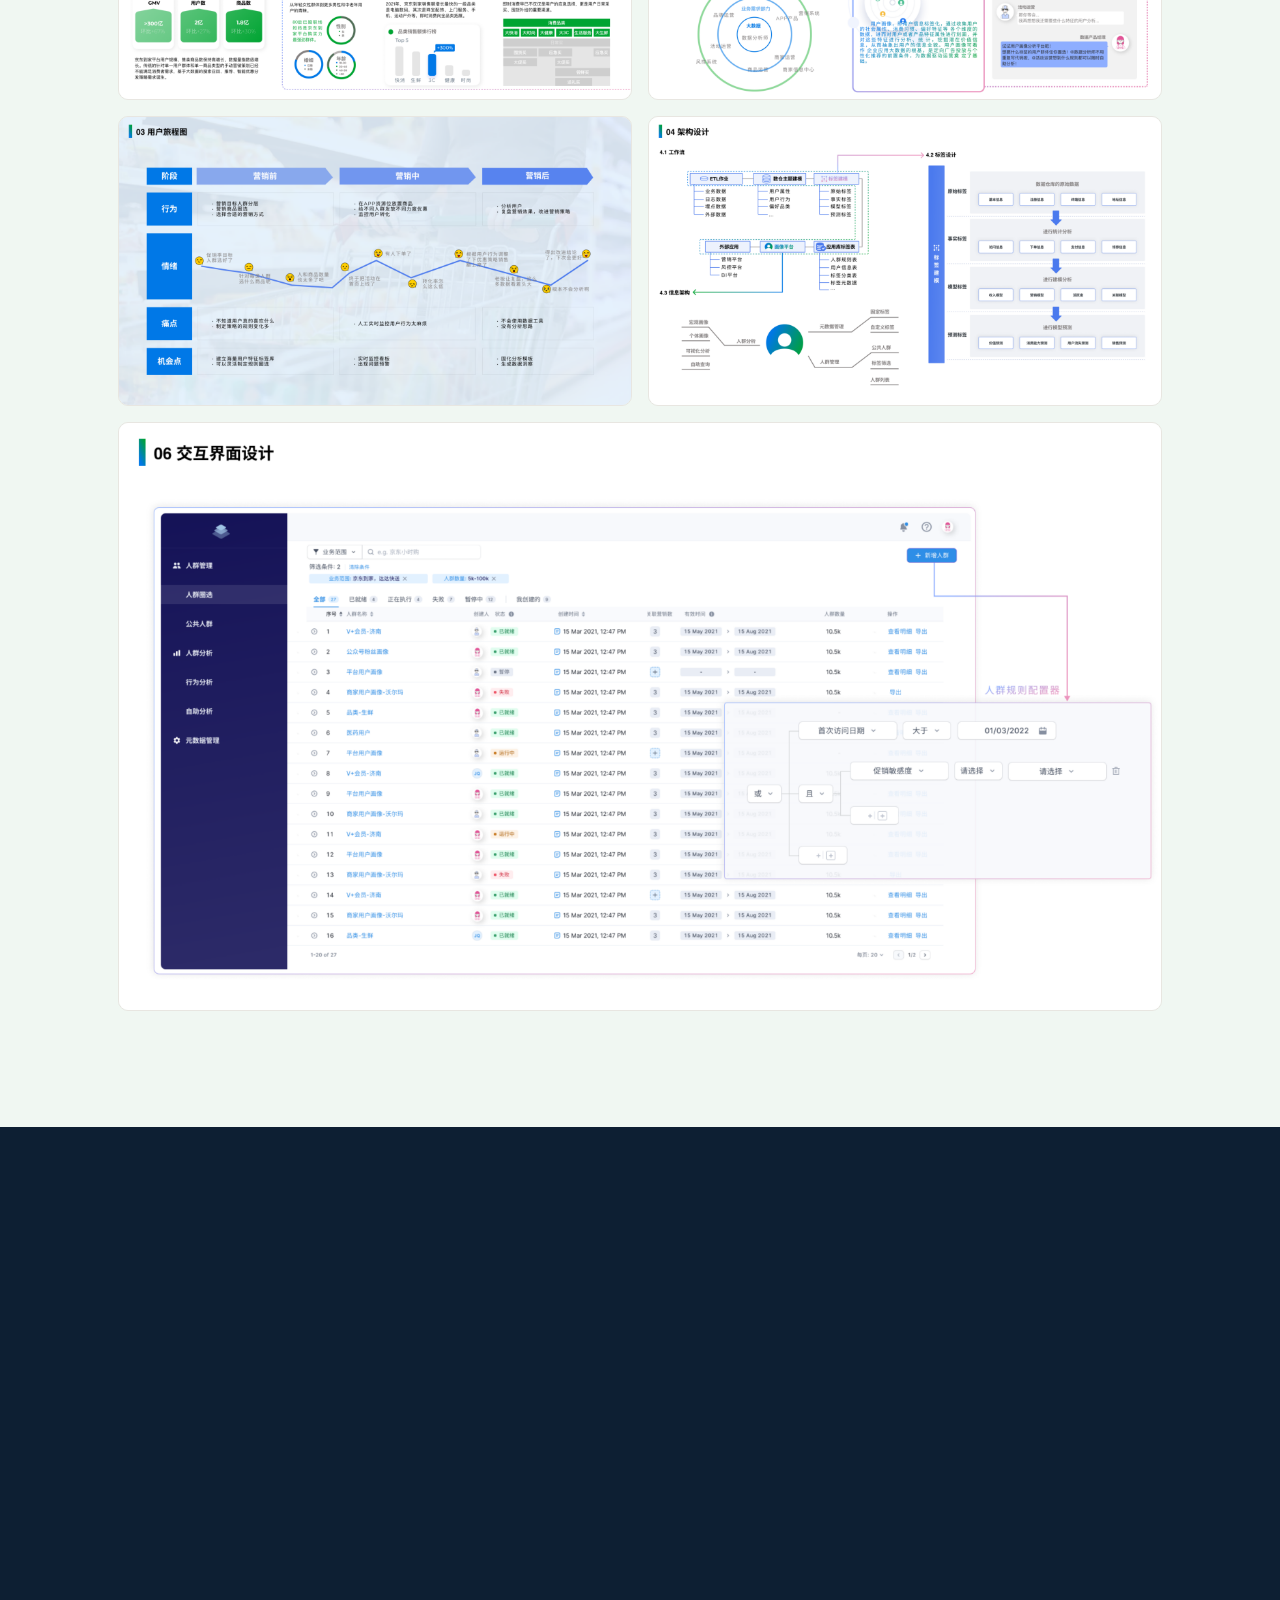
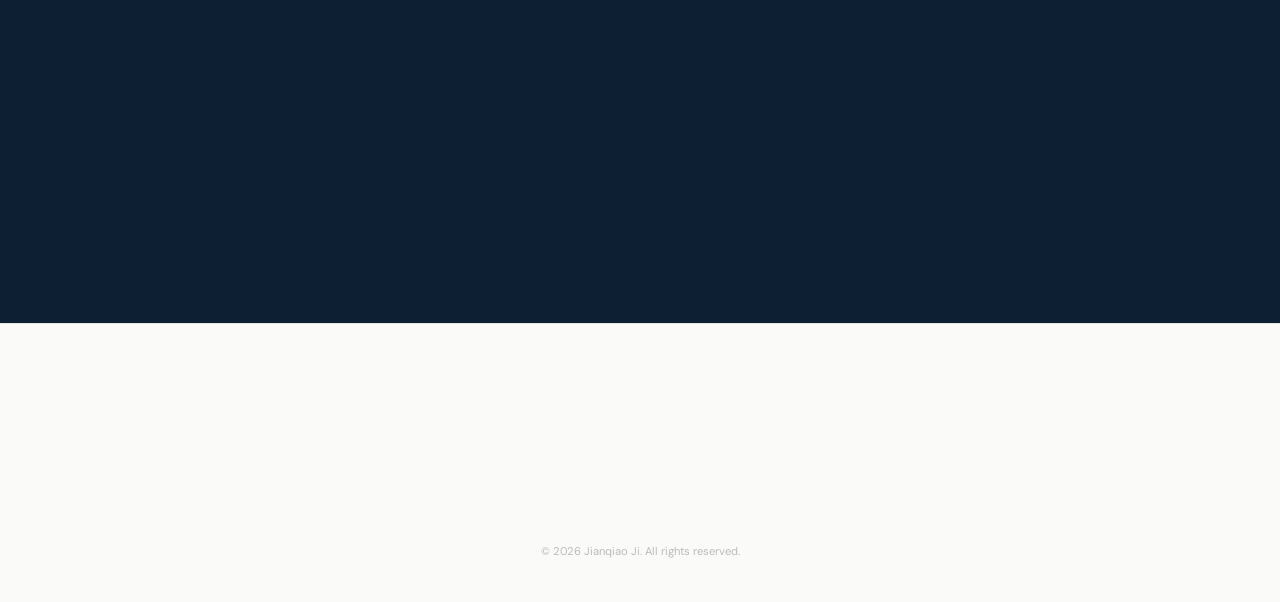
==== commit 5a099a48: "Update personal site portfolio content" ====
--- a/casestudy.html
+++ b/casestudy.html
@@ -517,8 +517,8 @@
         <div class="hero-avatar sr"><img src="images/avatar.png" alt="Jianqiao Ji"></div>
         <div class="hero-tag sr sr-d1">Product Manager &middot; Interaction Designer &middot; AI Learner</div>
         <h1 class="sr sr-d1">嵇剑桥<br><em>Jianqiao Ji</em></h1>
-        <p class="hero-sub sr sr-d2">Hi~ 我是一名产品经理 &amp; 交互设计师 &amp; AI实践者，专注于搜索、推荐和广告与人机交互和金融领域，前量化交易员。擅长将复杂业务问题拆解为数据驱动的产品方案，在数据工程、算法与产运团队之间搭建桥梁。Working proficient in English, comfortable working in full-English environments.</p>
-        <p class="hero-easter sr sr-d3" data-text="#Vibe Coding is fun!"></p>
+        <p class="hero-sub sr sr-d2">Hi~ 我是一名产品经理 &amp; 交互设计师 &amp; AI实践者，专注于搜索推荐广告、人机交互和金融领域，前量化交易员。擅长将复杂业务问题拆解为数据驱动的产品方案，在数据工程、算法与产运团队之间搭建桥梁。Working proficient in English, comfortable working in full-English environments.</p>
+        <p class="hero-easter sr sr-d3" data-text="#connecting the dots"></p>
       </div>
       <div class="hero-card sr sr-d2">
         <div class="hero-card-label">Experience &amp; Education</div>
